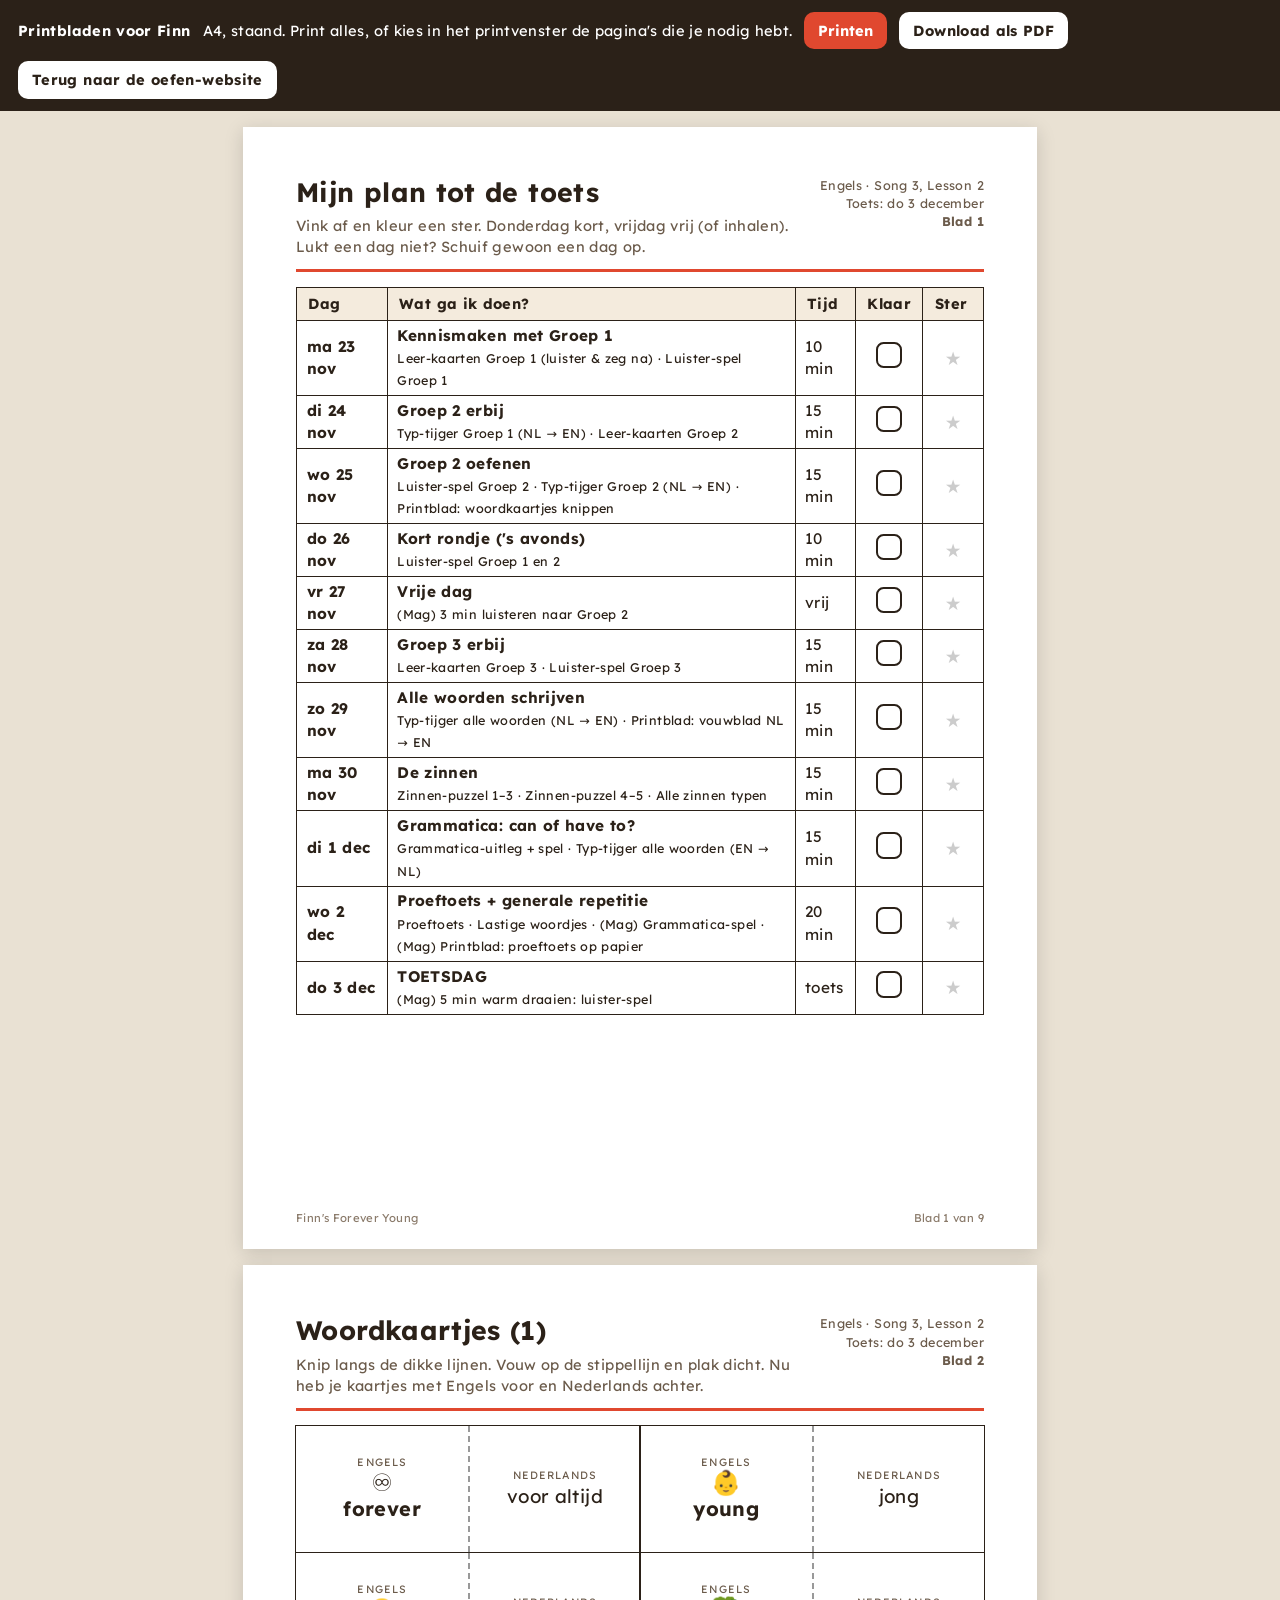
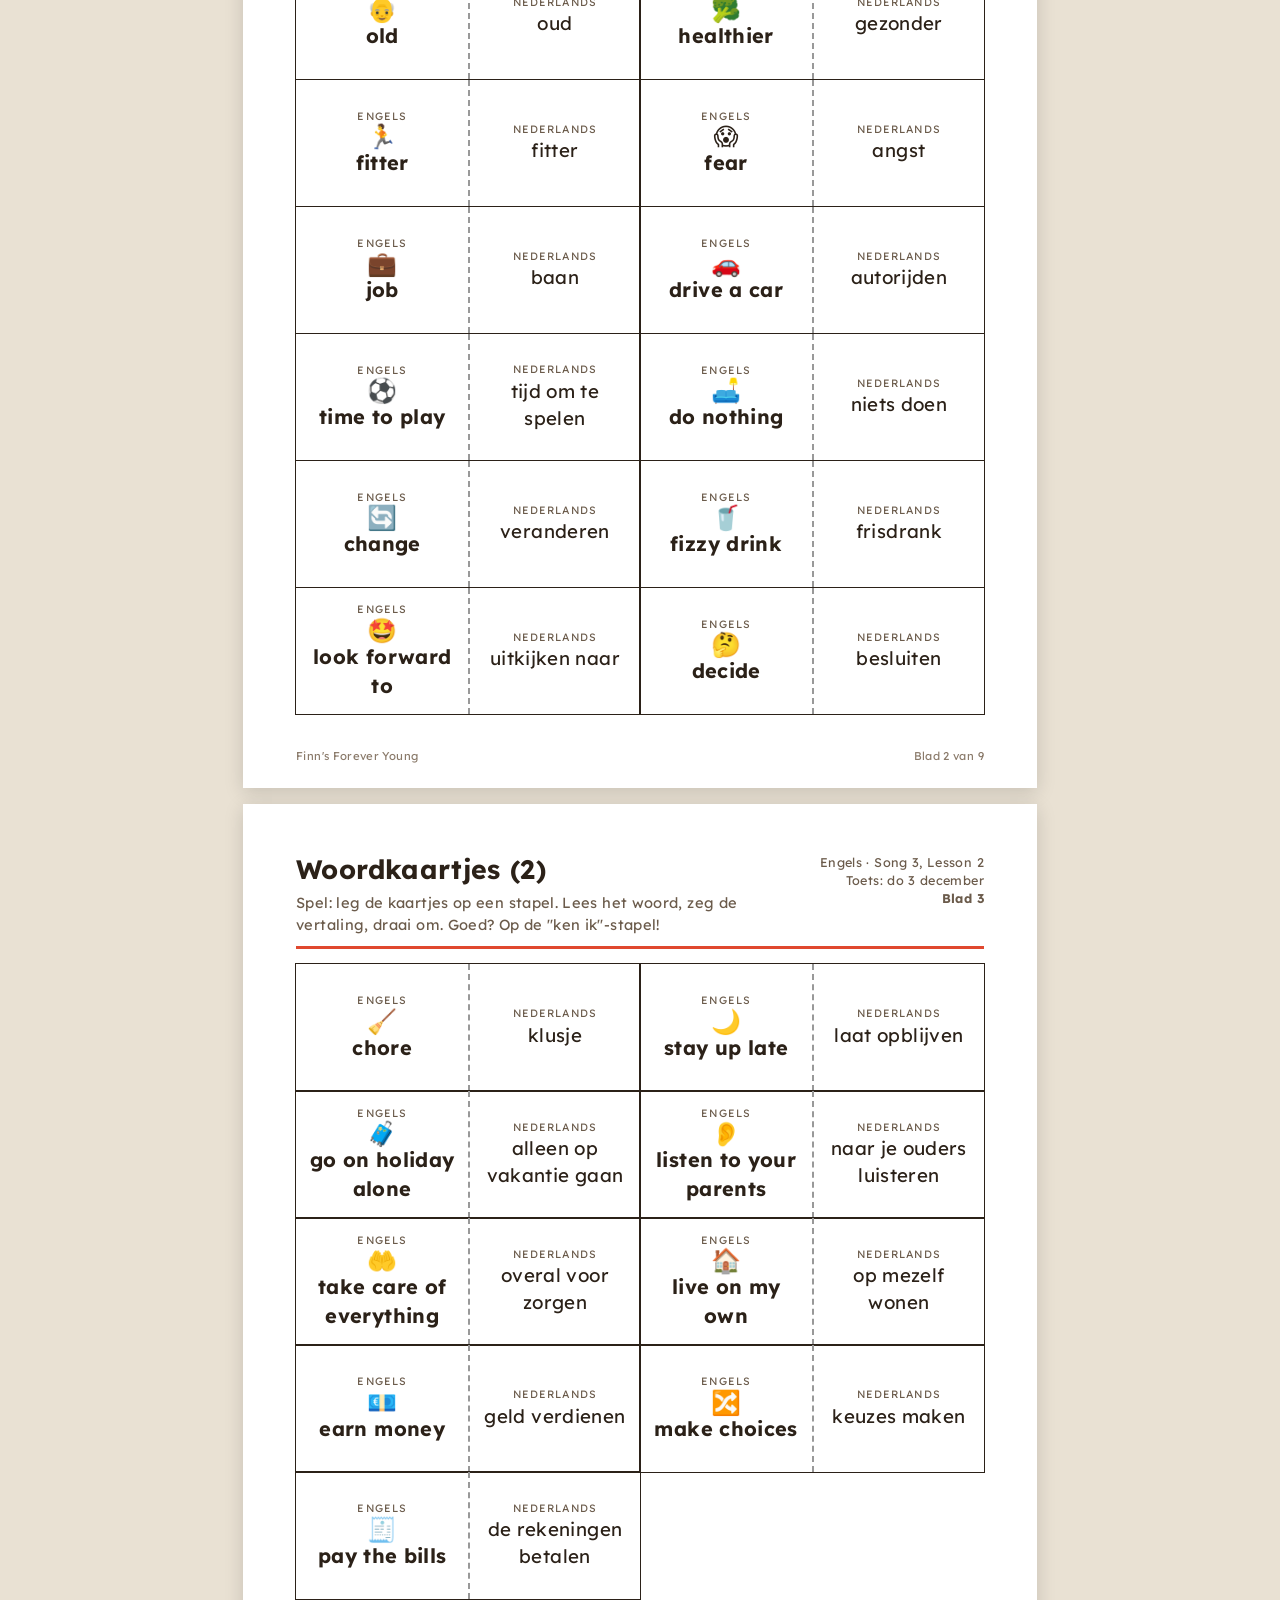
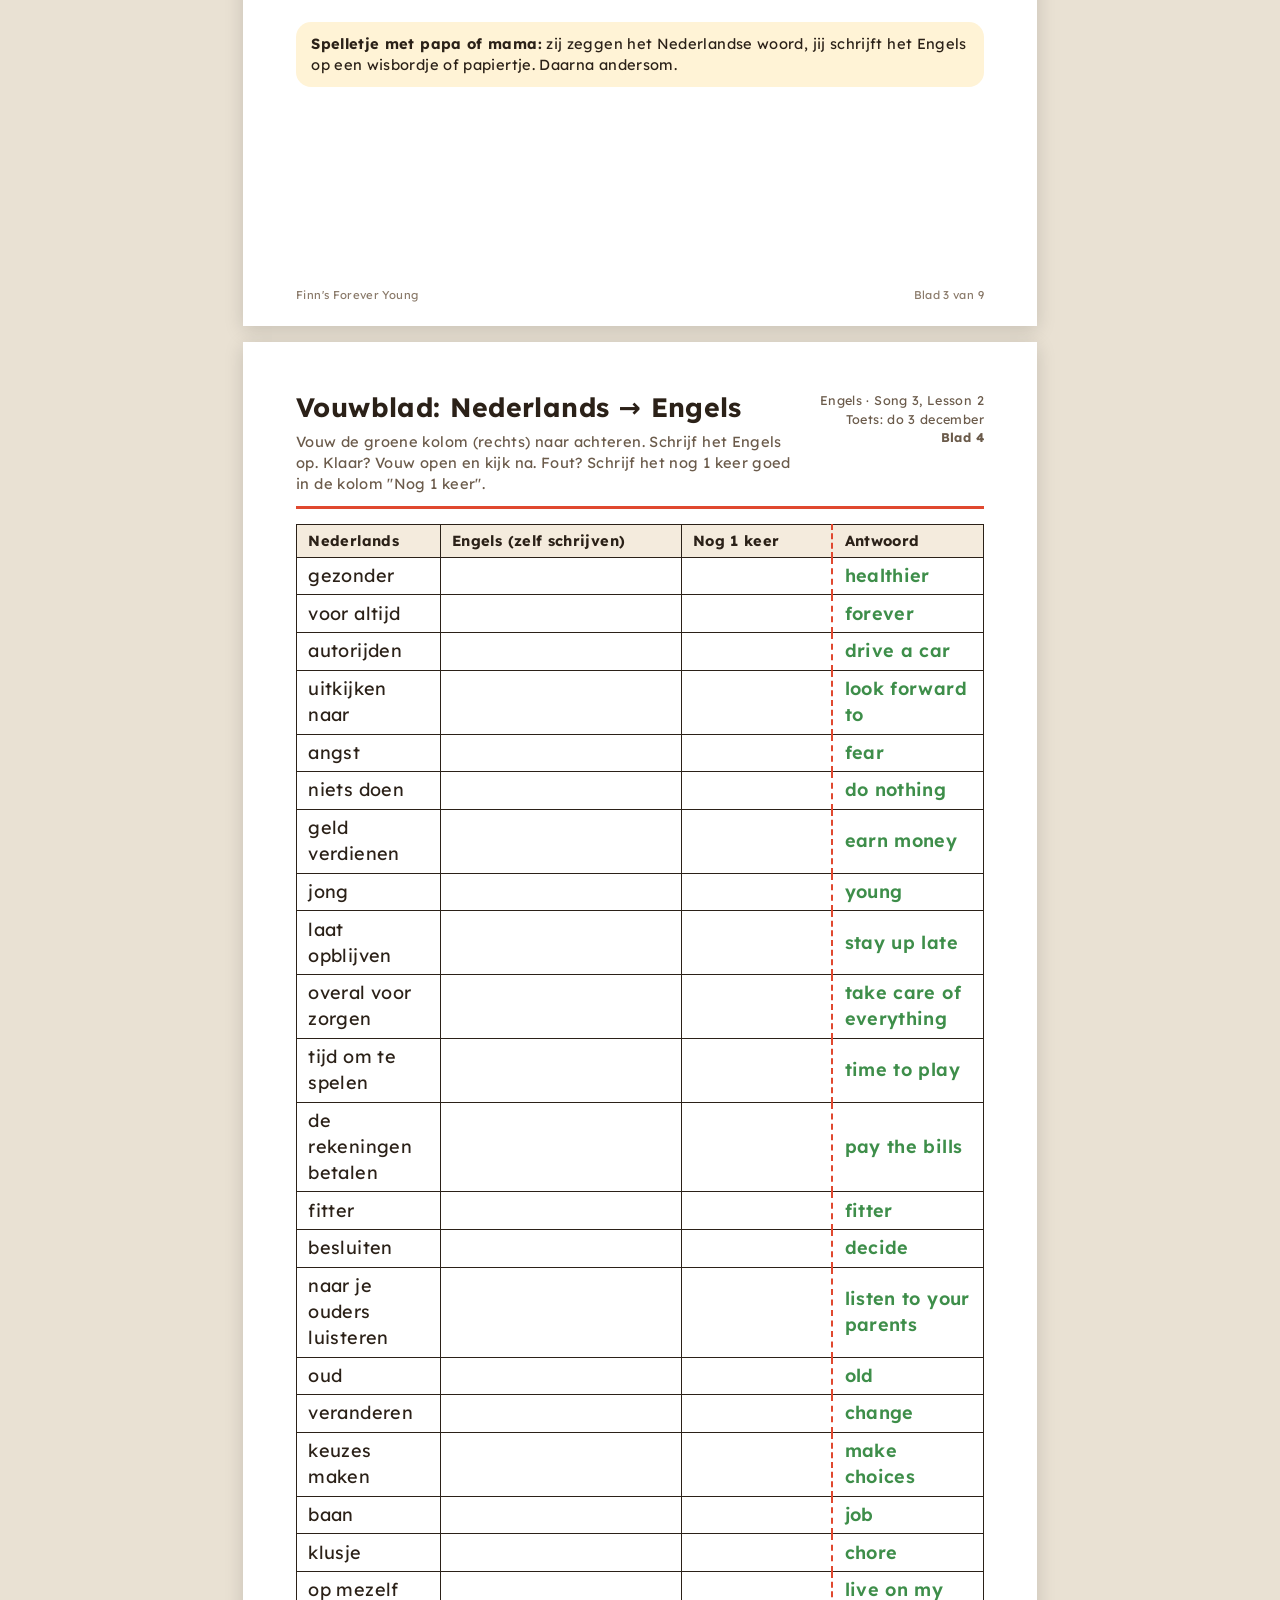
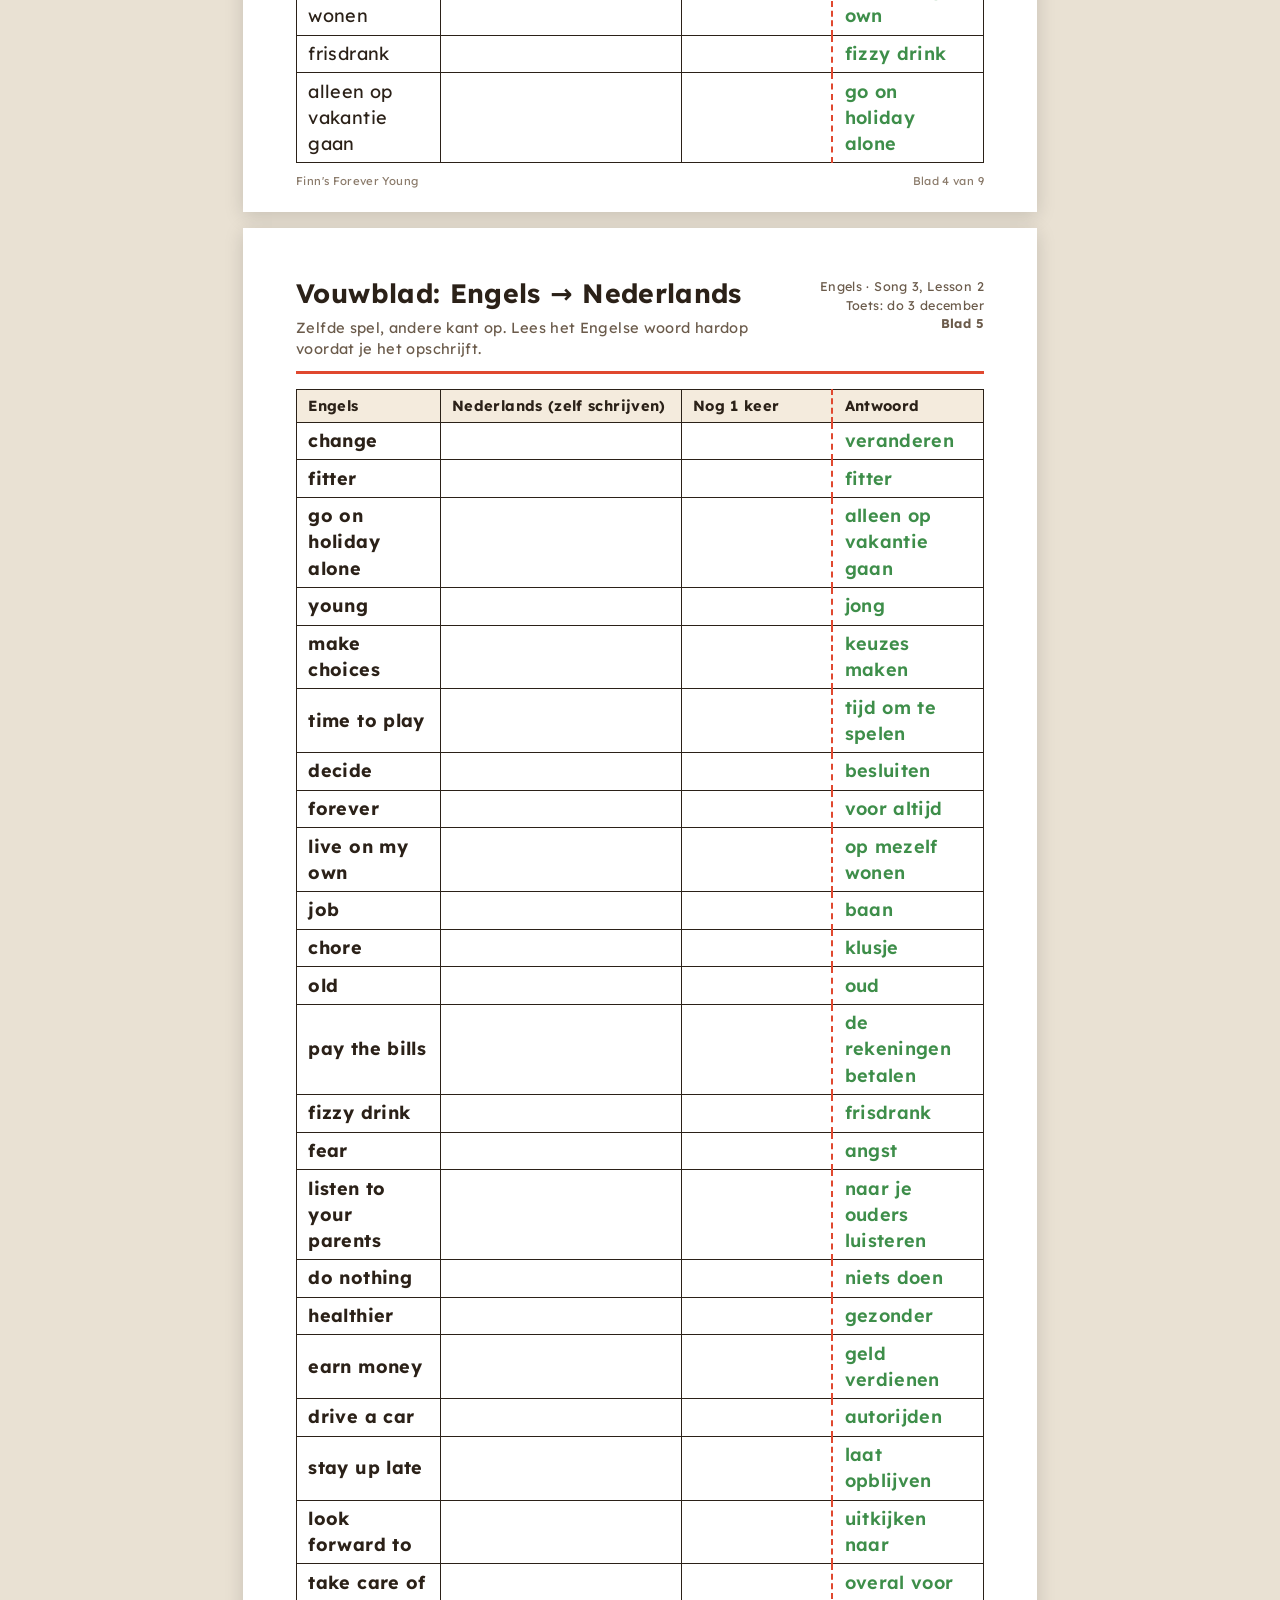
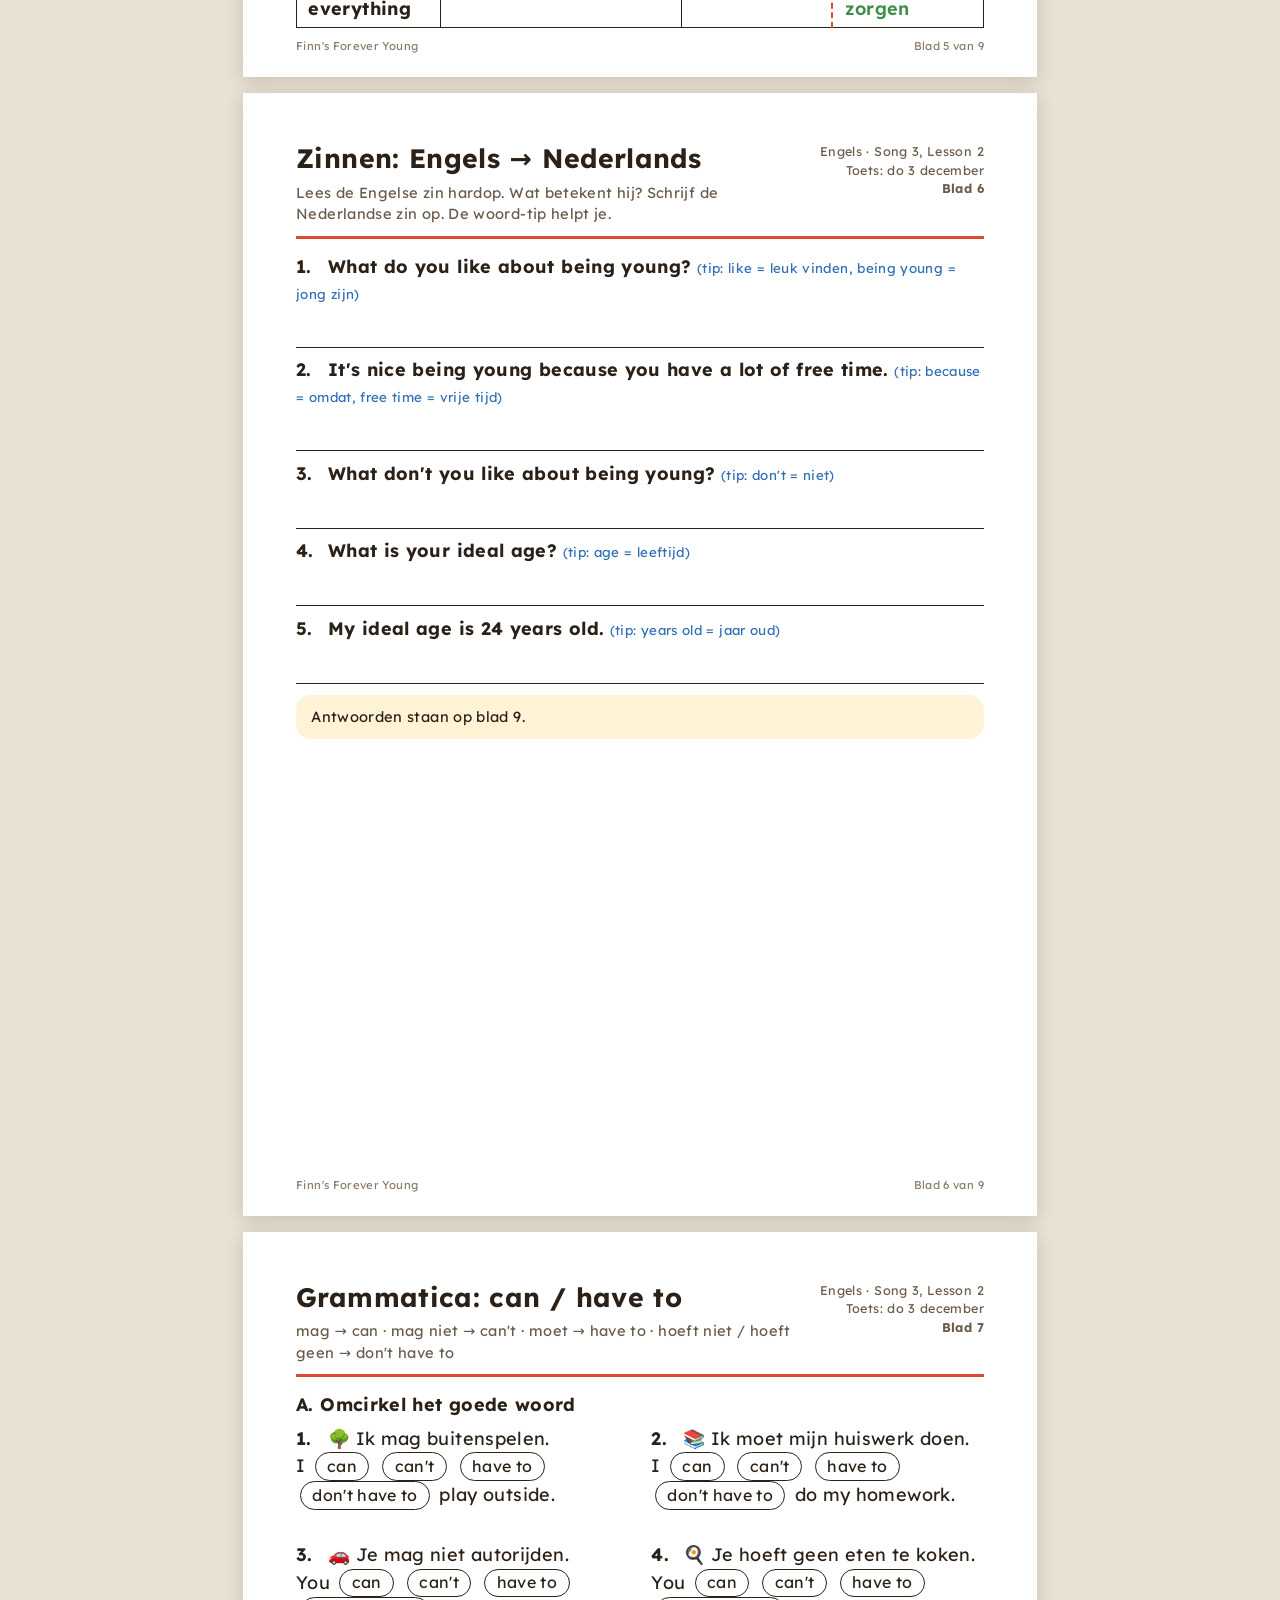
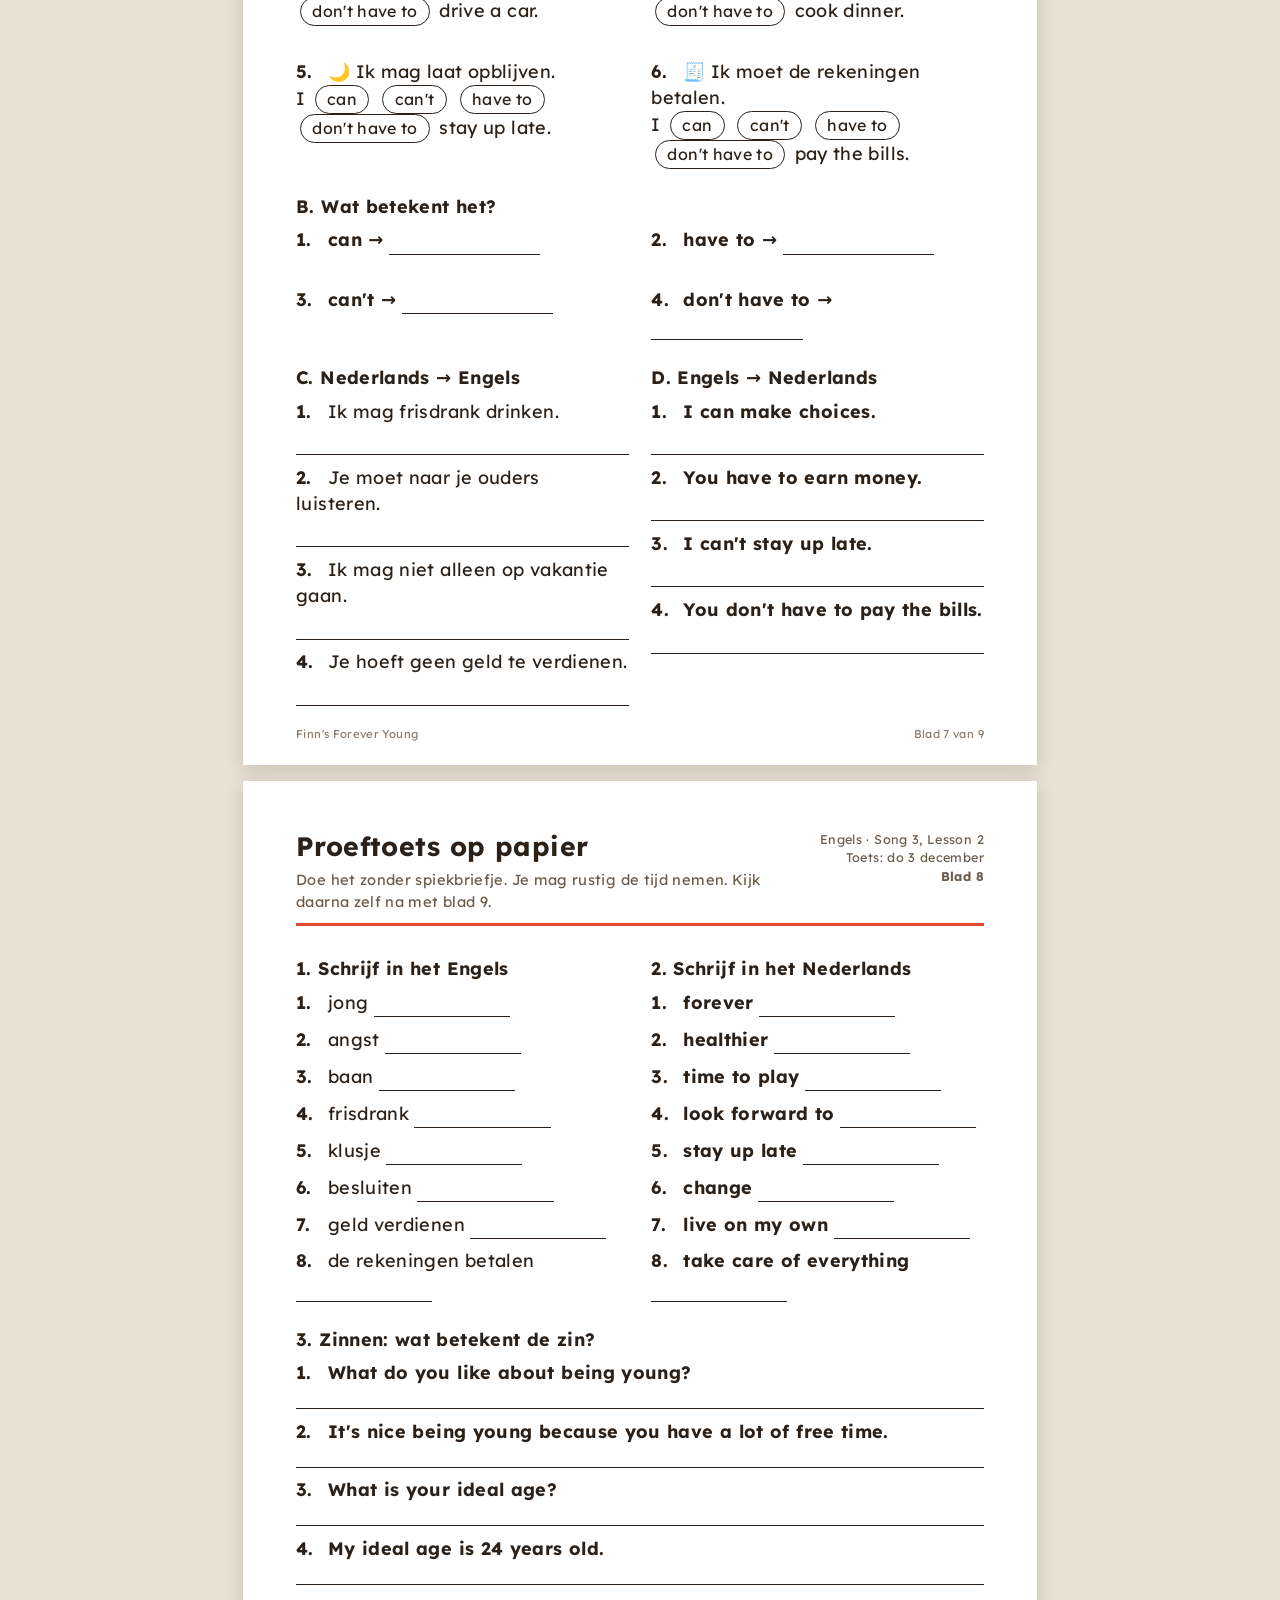
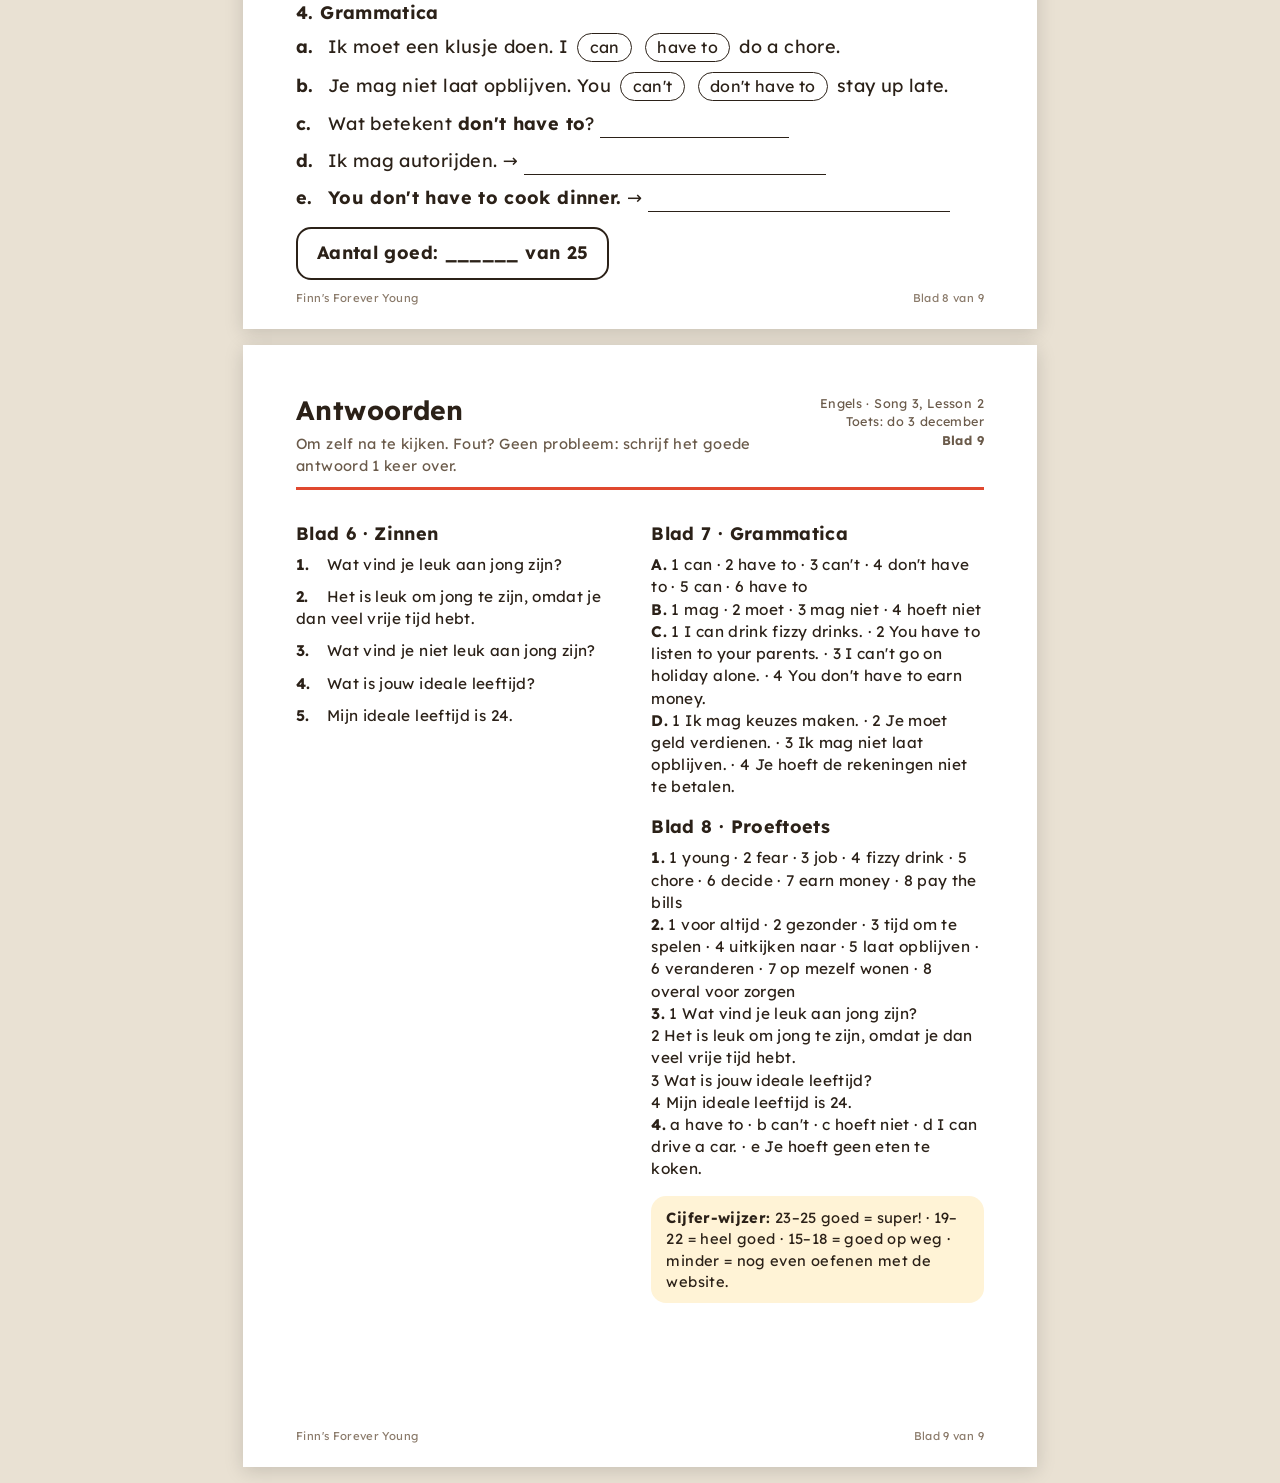
==== print.html @ 1902082b "Finn's Forever Young: Song 3, Lesson 2 oefensite Co-authored-by: Perplexity <noreply@perplexity.ai>" ====
<!doctype html>
<html lang="nl">
<head>
<meta charset="utf-8">
<meta name="viewport" content="width=device-width,initial-scale=1">
<title>Printbladen – Finn's Forever Young</title>
<link rel="preconnect" href="https://fonts.googleapis.com">
<link rel="preconnect" href="https://fonts.gstatic.com" crossorigin>
<link href="https://fonts.googleapis.com/css2?family=Lexend:wght@400;600;700&display=swap" rel="stylesheet">
<style>
@page{size:A4;margin:13mm 14mm}
*{box-sizing:border-box}
body{font-family:'Lexend',system-ui,sans-serif;color:#2B2118;margin:0;background:#E9E1D3;letter-spacing:.02em;line-height:1.45;font-size:13.5pt}
.bar{position:sticky;top:0;background:#2B2118;color:#fff;padding:12px 18px;display:flex;gap:12px;align-items:center;flex-wrap:wrap;z-index:5;font-size:11pt}
.bar button,.bar a{font:inherit;font-weight:700;background:#E0482F;color:#fff;border:0;border-radius:10px;padding:8px 14px;cursor:pointer;text-decoration:none}
.bar a{background:#fff;color:#2B2118}
.page{width:210mm;min-height:297mm;margin:16px auto;background:#fff;padding:13mm 14mm;box-shadow:0 4px 18px rgba(0,0,0,.15);position:relative;overflow:hidden}
@media print{body{background:#fff;font-size:12.5pt}.bar{display:none}.page{margin:0;box-shadow:none;width:auto;min-height:0;padding:0;page-break-after:always;break-after:page}.page:last-child{page-break-after:auto;break-after:auto}}
h1{font-size:20pt;margin:0 0 2mm;line-height:1.2}
h2{font-size:13.5pt;margin:4mm 0 2mm}
.sub{color:#6B5B4B;font-size:11pt;margin:0 0 4mm}
.head{display:flex;justify-content:space-between;align-items:flex-start;border-bottom:3px solid #E0482F;padding-bottom:3mm;margin-bottom:4mm}
.head .nm{font-size:9.5pt;color:#6B5B4B;text-align:right;white-space:nowrap;padding-left:6mm}
.tip{background:#FFF3D6;border-radius:4mm;padding:3mm 4mm;font-size:11pt;margin:3mm 0}
table{width:100%;border-collapse:collapse}
td,th{border:1.5px solid #2B2118;padding:1.4mm 3mm;vertical-align:middle;text-align:left}
th{background:#F4EBDD;font-size:11pt}
.wline{height:11mm}
.plan td{padding:1mm 2.5mm}
.fold{border-left:2.5px dashed #E0482F!important}
.ans{color:#3E8E4A;font-weight:600}
.chk{width:7mm;height:7mm;border:2px solid #2B2118;border-radius:2mm;display:inline-block}
.cards{display:grid;grid-template-columns:1fr 1fr;gap:0}
.fc{display:grid;grid-template-columns:1fr 1fr;border:1.5px solid #2B2118;height:34mm;margin:-.75px}
.fc>div{display:flex;flex-direction:column;align-items:center;justify-content:center;text-align:center;padding:2mm}
.fc .en{font-weight:700;font-size:15pt}
.fc .nl{font-size:14pt;border-left:2px dashed #999}
.fc .pic{font-size:18pt;line-height:1}
.fc .lab{font-size:8pt;color:#6B5B4B;text-transform:uppercase;letter-spacing:.1em}
.lines{border-bottom:1.5px solid #2B2118;height:11mm}
.q{margin:0 0 2.6mm}
.num{display:inline-block;width:7mm;font-weight:700}
.circle{display:inline-block;border:1.5px solid #2B2118;border-radius:99px;padding:.5mm 3mm;margin:0 1mm;font-size:12pt}
.two{display:grid;grid-template-columns:1fr 1fr;gap:6mm}
.score{border:2px solid #2B2118;border-radius:4mm;padding:3mm 5mm;display:inline-block;font-weight:700}
.foot{position:absolute;bottom:6mm;left:14mm;right:14mm;font-size:8.5pt;color:#8a7a6a;display:flex;justify-content:space-between}
@media print{.foot{display:none}}
.star{font-size:14pt;color:#ccc}
</style>
</head>
<body>
<div class="bar"><b>Printbladen voor Finn</b><span>A4, staand. Print alles, of kies in het printvenster de pagina's die je nodig hebt.</span><button onclick="print()">Printen</button><a href="Printbladen_Finn_Engels.pdf" download>Download als PDF</a><a href="index.html">Terug naar de oefen-website</a></div>
<div id="pages"></div>
<script src="data.js"></script>
<script>
const L = LESSON, P = PLAN;
const esc = s => String(s).replace(/[&<>"]/g, c => ({'&':'&amp;','<':'&lt;','>':'&gt;','"':'&quot;'}[c]));
const head = (t, s, n) => `<div class="head"><div><h1>${t}</h1><p class="sub" style="margin:0">${s}</p></div><div class="nm">Engels · Song 3, Lesson 2<br>Toets: do 3 december<br><b>Blad ${n}</b></div></div>`;
const pages = [];

// 1 Planning
pages.push(`${head('Mijn plan tot de toets', 'Vink af en kleur een ster. Donderdag kort, vrijdag vrij (of inhalen). Lukt een dag niet? Schuif gewoon een dag op.', 1)}
<table class="plan" style="font-size:11.5pt"><tr><th style="width:24mm">Dag</th><th>Wat ga ik doen?</th><th style="width:16mm">Tijd</th><th style="width:16mm">Klaar</th><th style="width:16mm">Ster</th></tr>
${P.map(d => `<tr><td><b>${esc(d.day)}</b></td><td><b>${esc(d.title)}</b><br><span style="font-size:9.5pt">${d.tasks.map(t => esc(t.text)).join(' · ')}</span></td><td>${d.test ? 'toets' : d.min ? d.min + ' min' : 'vrij'}</td><td style="text-align:center"><span class="chk"></span></td><td style="text-align:center"><span class="star">★</span></td></tr>`).join('')}
</table>
`);

// 2-3 Woordkaartjes
const cardsHtml = ws => `<div class="cards">${ws.map(w => `<div class="fc"><div><span class="lab">Engels</span><span class="pic">${w.pic}</span><span class="en">${esc(w.en)}</span></div><div class="nl"><span class="lab">Nederlands</span><span>${esc(w.nl)}</span></div></div>`).join('')}</div>`;
pages.push(`${head('Woordkaartjes (1)', 'Knip langs de dikke lijnen. Vouw op de stippellijn en plak dicht. Nu heb je kaartjes met Engels voor en Nederlands achter.', 2)}${cardsHtml(L.words.slice(0, 14))}`);
pages.push(`${head('Woordkaartjes (2)', 'Spel: leg de kaartjes op een stapel. Lees het woord, zeg de vertaling, draai om. Goed? Op de "ken ik"-stapel!', 3)}${cardsHtml(L.words.slice(14))}
<div class="tip" style="margin-top:6mm"><b>Spelletje met papa of mama:</b> zij zeggen het Nederlandse woord, jij schrijft het Engels op een wisbordje of papiertje. Daarna andersom.</div>`);

// 4 Vouwblad NL->EN
const order1 = [3,0,7,12,5,9,20,1,15,18,8,22,4,13,17,2,10,21,6,14,19,11,16];
pages.push(`${head('Vouwblad: Nederlands → Engels', 'Vouw de groene kolom (rechts) naar achteren. Schrijf het Engels op. Klaar? Vouw open en kijk na. Fout? Schrijf het nog 1 keer goed in de kolom "Nog 1 keer".', 4)}
<table><tr><th style="width:38mm">Nederlands</th><th>Engels (zelf schrijven)</th><th style="width:40mm">Nog 1 keer</th><th class="fold" style="width:40mm">Antwoord</th></tr>
${order1.map(i => L.words[i]).map(w => `<tr><td>${esc(w.nl)}</td><td></td><td></td><td class="fold ans">${esc(w.en)}</td></tr>`).join('')}</table>`);

// 5 Vouwblad EN->NL
const order2 = [10,4,16,1,21,8,13,0,19,6,14,2,22,11,5,17,9,3,20,7,15,12,18];
pages.push(`${head('Vouwblad: Engels → Nederlands', 'Zelfde spel, andere kant op. Lees het Engelse woord hardop voordat je het opschrijft.', 5)}
<table><tr><th style="width:38mm">Engels</th><th>Nederlands (zelf schrijven)</th><th style="width:40mm">Nog 1 keer</th><th class="fold" style="width:40mm">Antwoord</th></tr>
${order2.map(i => L.words[i]).map(w => `<tr><td><b>${esc(w.en)}</b></td><td></td><td></td><td class="fold ans">${esc(w.nl)}</td></tr>`).join('')}</table>`);

// 6 Zinnen
pages.push(`${head('Zinnen: Engels → Nederlands', 'Lees de Engelse zin hardop. Wat betekent hij? Schrijf de Nederlandse zin op. De woord-tip helpt je.', 6)}
${L.phrases.map((p, i) => `<div class="q"><span class="num">${i + 1}.</span> <b>${esc(p.en)}</b> <span style="font-size:10pt;color:#2F6FB5">(tip: ${esc(p.tip)})</span><div class="lines"></div></div>`).join('')}
<div class="tip">Antwoorden staan op blad 9.</div>`);

// 7 Grammatica
const ln = w => `<span style="display:inline-block;width:${w}mm;border-bottom:1.5px solid #2B2118">&nbsp;</span>`;
const gA = [['🌳','Ik mag buitenspelen.','I ____ play outside.'],['📚','Ik moet mijn huiswerk doen.','I ____ do my homework.'],['🚗','Je mag niet autorijden.','You ____ drive a car.'],['🍳','Je hoeft geen eten te koken.','You ____ cook dinner.'],['🌙','Ik mag laat opblijven.','I ____ stay up late.'],['🧾','Ik moet de rekeningen betalen.','I ____ pay the bills.']];
pages.push(`${head('Grammatica: can / have to', "mag → can · mag niet → can't · moet → have to · hoeft niet / hoeft geen → don't have to", 7)}
<h2>A. Omcirkel het goede woord</h2>
<div class="two">${gA.map((g, i) => `<div class="q"><span class="num">${i + 1}.</span> ${g[0]} ${g[1]}<br>${g[2].replace('____', '<span class="circle">can</span> <span class="circle">can\'t</span> <span class="circle">have to</span> <span class="circle">don\'t have to</span>')}</div>`).join('')}</div>
<h2>B. Wat betekent het?</h2>
<div class="two">${['can →','have to →',"can't →","don't have to →"].map((x,i)=>`<div class="q"><span class="num">${i+1}.</span> <b>${x}</b> ${ln(40)}</div>`).join('')}</div>
<div class="two"><div><h2>C. Nederlands → Engels</h2>
${['Ik mag frisdrank drinken.','Je moet naar je ouders luisteren.','Ik mag niet alleen op vakantie gaan.','Je hoeft geen geld te verdienen.'].map((s,i)=>`<div class="q"><span class="num">${i+1}.</span> ${s}<div class="lines" style="height:8mm"></div></div>`).join('')}</div><div>
<h2>D. Engels → Nederlands</h2>
${["I can make choices.","You have to earn money.","I can't stay up late.","You don't have to pay the bills."].map((s,i)=>`<div class="q"><span class="num">${i+1}.</span> <b>${s}</b><div class="lines" style="height:8mm"></div></div>`).join('')}</div></div>`);

// 8 Proeftoets
const tNE = ['young','fear','job','fizzy','chore','decide','earn','bills'].map(id => L.words.find(w => w.id === id));
const tEN = ['forever','healthier','timetoplay','lookfwd','stayup','change','liveown','takecare'].map(id => L.words.find(w => w.id === id));
const tP = [L.phrases[0], L.phrases[1], L.phrases[3], L.phrases[4]];
pages.push(`${head('Proeftoets op papier', 'Doe het zonder spiekbriefje. Je mag rustig de tijd nemen. Kijk daarna zelf na met blad 9.', 8)}
<div class="two"><div><h2>1. Schrijf in het Engels</h2>${tNE.map((w,i)=>`<div class="q"><span class="num">${i+1}.</span> ${esc(w.nl)} ${ln(36)}</div>`).join('')}</div>
<div><h2>2. Schrijf in het Nederlands</h2>${tEN.map((w,i)=>`<div class="q"><span class="num">${i+1}.</span> <b>${esc(w.en)}</b> ${ln(36)}</div>`).join('')}</div></div>
<h2>3. Zinnen: wat betekent de zin?</h2>${tP.map((p,i)=>`<div class="q"><span class="num">${i+1}.</span> <b>${esc(p.en)}</b><div class="lines" style="height:6mm"></div></div>`).join('')}
<h2>4. Grammatica</h2>
<div class="q"><span class="num">a.</span> Ik moet een klusje doen. I <span class="circle">can</span> <span class="circle">have to</span> do a chore.</div>
<div class="q"><span class="num">b.</span> Je mag niet laat opblijven. You <span class="circle">can't</span> <span class="circle">don't have to</span> stay up late.</div>
<div class="q"><span class="num">c.</span> Wat betekent <b>don't have to</b>? ${ln(50)}</div>
<div class="q"><span class="num">d.</span> Ik mag autorijden. → ${ln(80)}</div>
<div class="q"><span class="num">e.</span> <b>You don't have to cook dinner.</b> → ${ln(80)}</div>
<div style="margin-top:4mm"><span class="score">Aantal goed: ______ van 25</span></div>`);

// 9 Antwoorden
pages.push(`${head('Antwoorden', 'Om zelf na te kijken. Fout? Geen probleem: schrijf het goede antwoord 1 keer over.', 9)}
<div class="two"><div>
<h2>Blad 6 · Zinnen</h2>${L.phrases.map((p,i)=>`<div class="q" style="font-size:11.5pt"><span class="num">${i+1}.</span> ${esc(p.nl)}</div>`).join('')}
</div><div>
<h2>Blad 7 · Grammatica</h2>
<div style="font-size:11.5pt"><b>A.</b> 1 can · 2 have to · 3 can't · 4 don't have to · 5 can · 6 have to<br>
<b>B.</b> 1 mag · 2 moet · 3 mag niet · 4 hoeft niet<br>
<b>C.</b> 1 I can drink fizzy drinks. · 2 You have to listen to your parents. · 3 I can't go on holiday alone. · 4 You don't have to earn money.<br>
<b>D.</b> 1 Ik mag keuzes maken. · 2 Je moet geld verdienen. · 3 Ik mag niet laat opblijven. · 4 Je hoeft de rekeningen niet te betalen.</div>
<h2>Blad 8 · Proeftoets</h2>
<div style="font-size:11.5pt"><b>1.</b> ${tNE.map((w,i)=>`${i+1} ${esc(w.en)}`).join(' · ')}<br>
<b>2.</b> ${tEN.map((w,i)=>`${i+1} ${esc(w.nl)}`).join(' · ')}<br>
<b>3.</b> ${tP.map((p,i)=>`${i+1} ${esc(p.nl)}`).join('<br>')}<br>
<b>4.</b> a have to · b can't · c hoeft niet · d I can drive a car. · e Je hoeft geen eten te koken.</div>
<div class="tip" style="margin-top:4mm;font-size:11pt"><b>Cijfer-wijzer:</b> 23–25 goed = super! · 19–22 = heel goed · 15–18 = goed op weg · minder = nog even oefenen met de website.</div>
</div></div>`);

document.getElementById('pages').innerHTML = pages.map((p, i) => `<section class="page">${p}<div class="foot"><span>Finn's Forever Young</span><span>Blad ${i + 1} van ${pages.length}</span></div></section>`).join('');
</script>
</body>
</html>
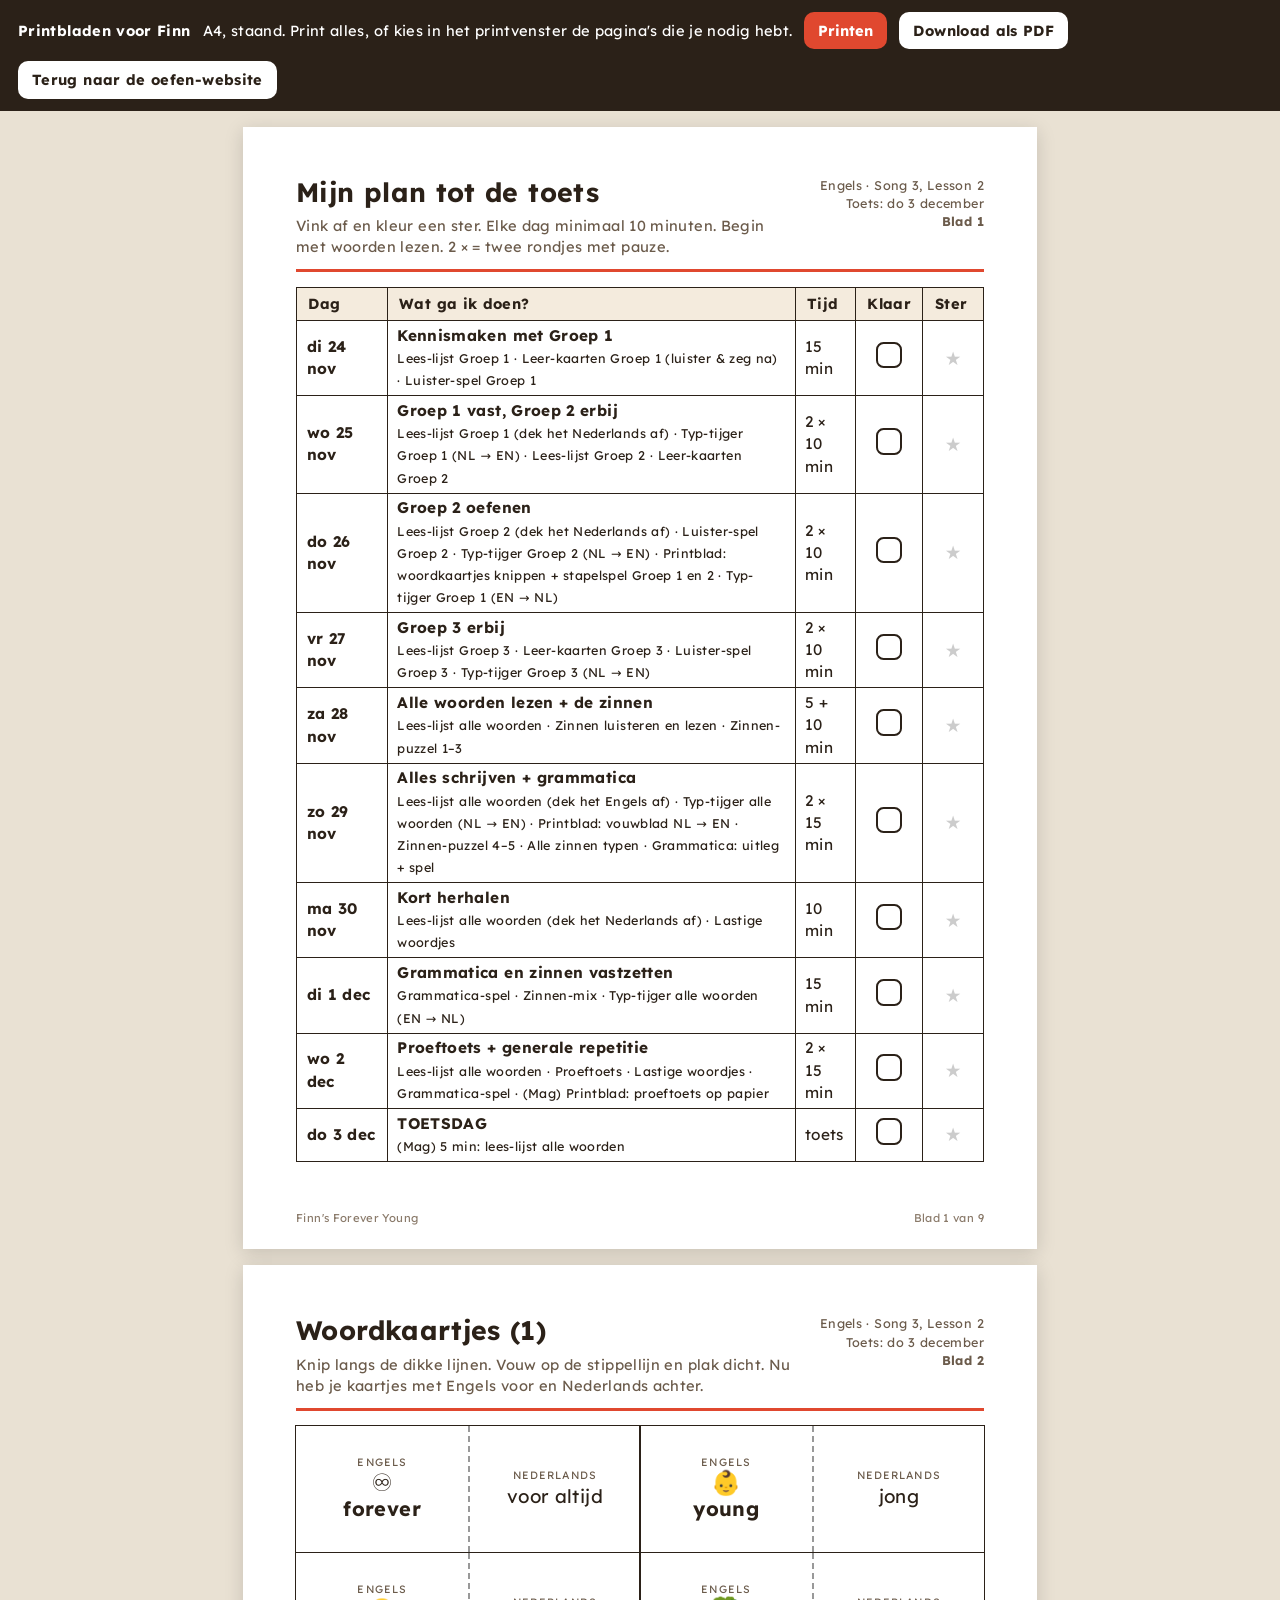
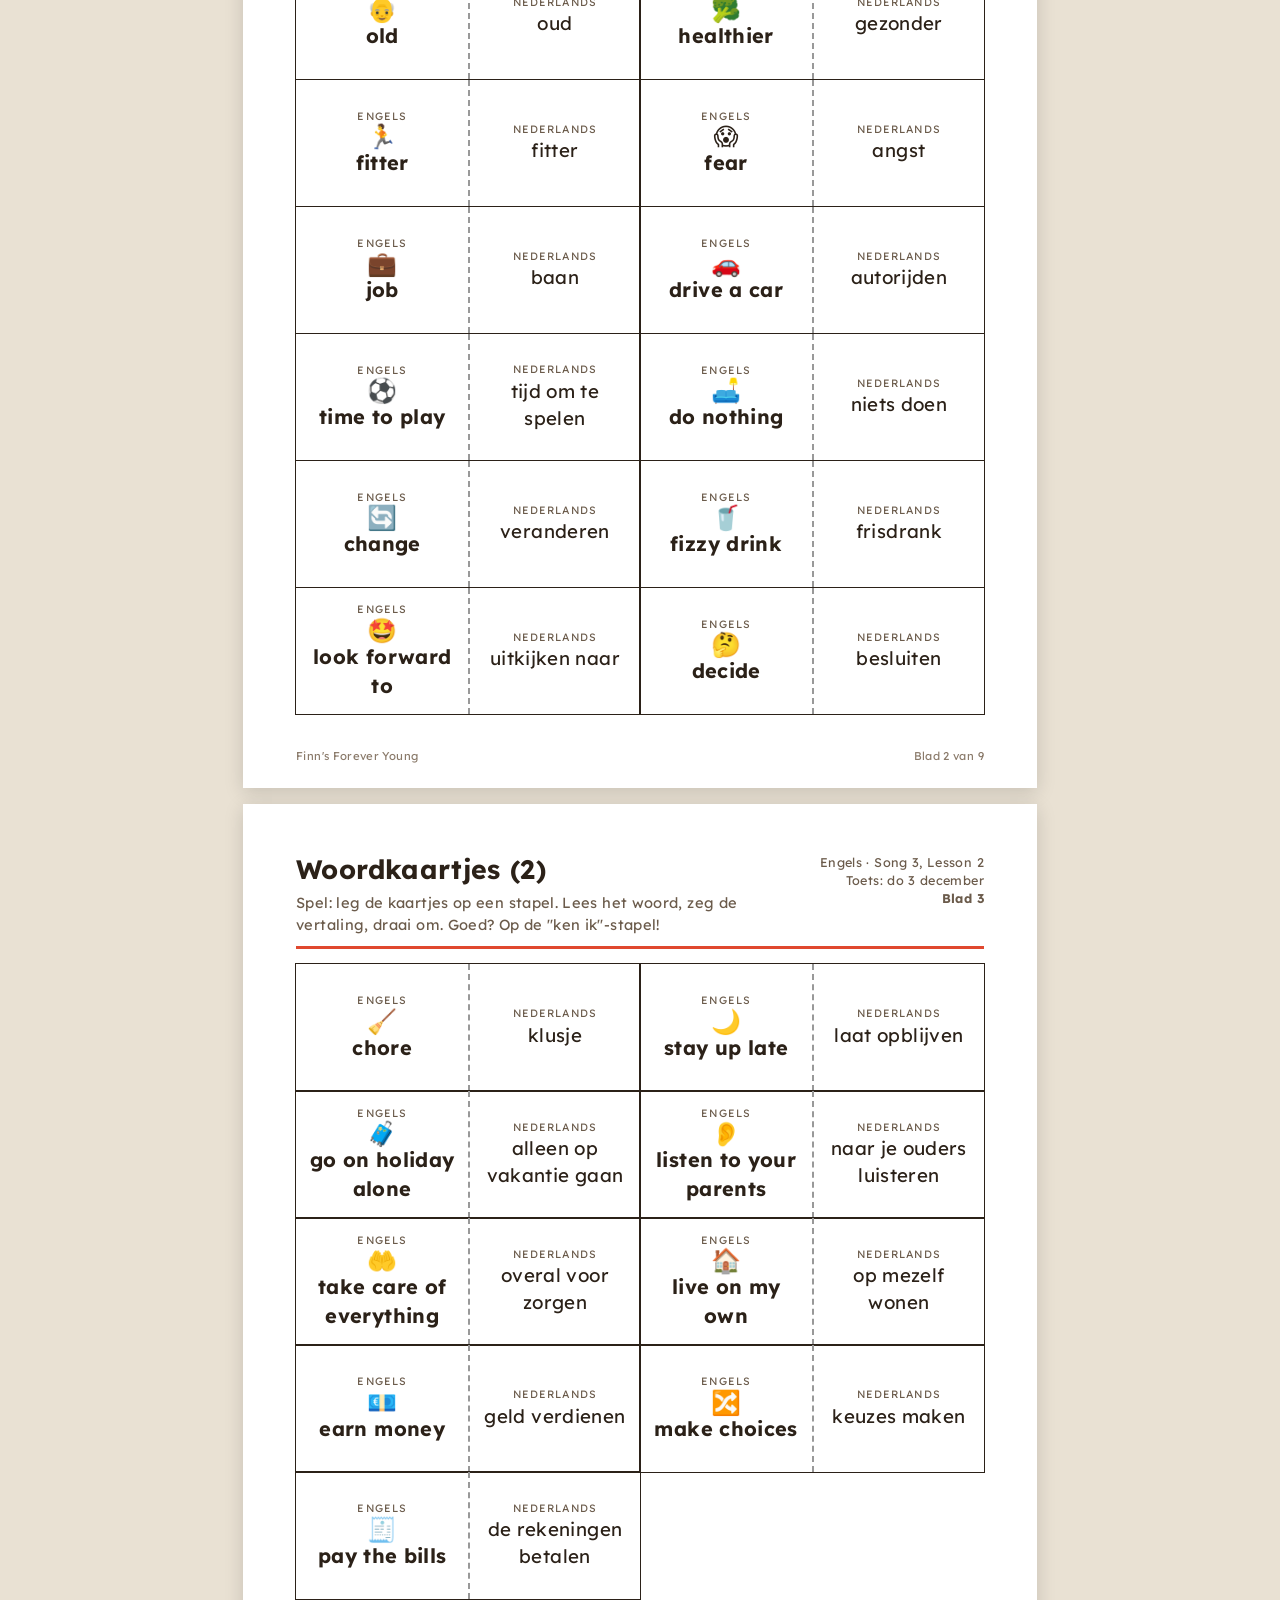
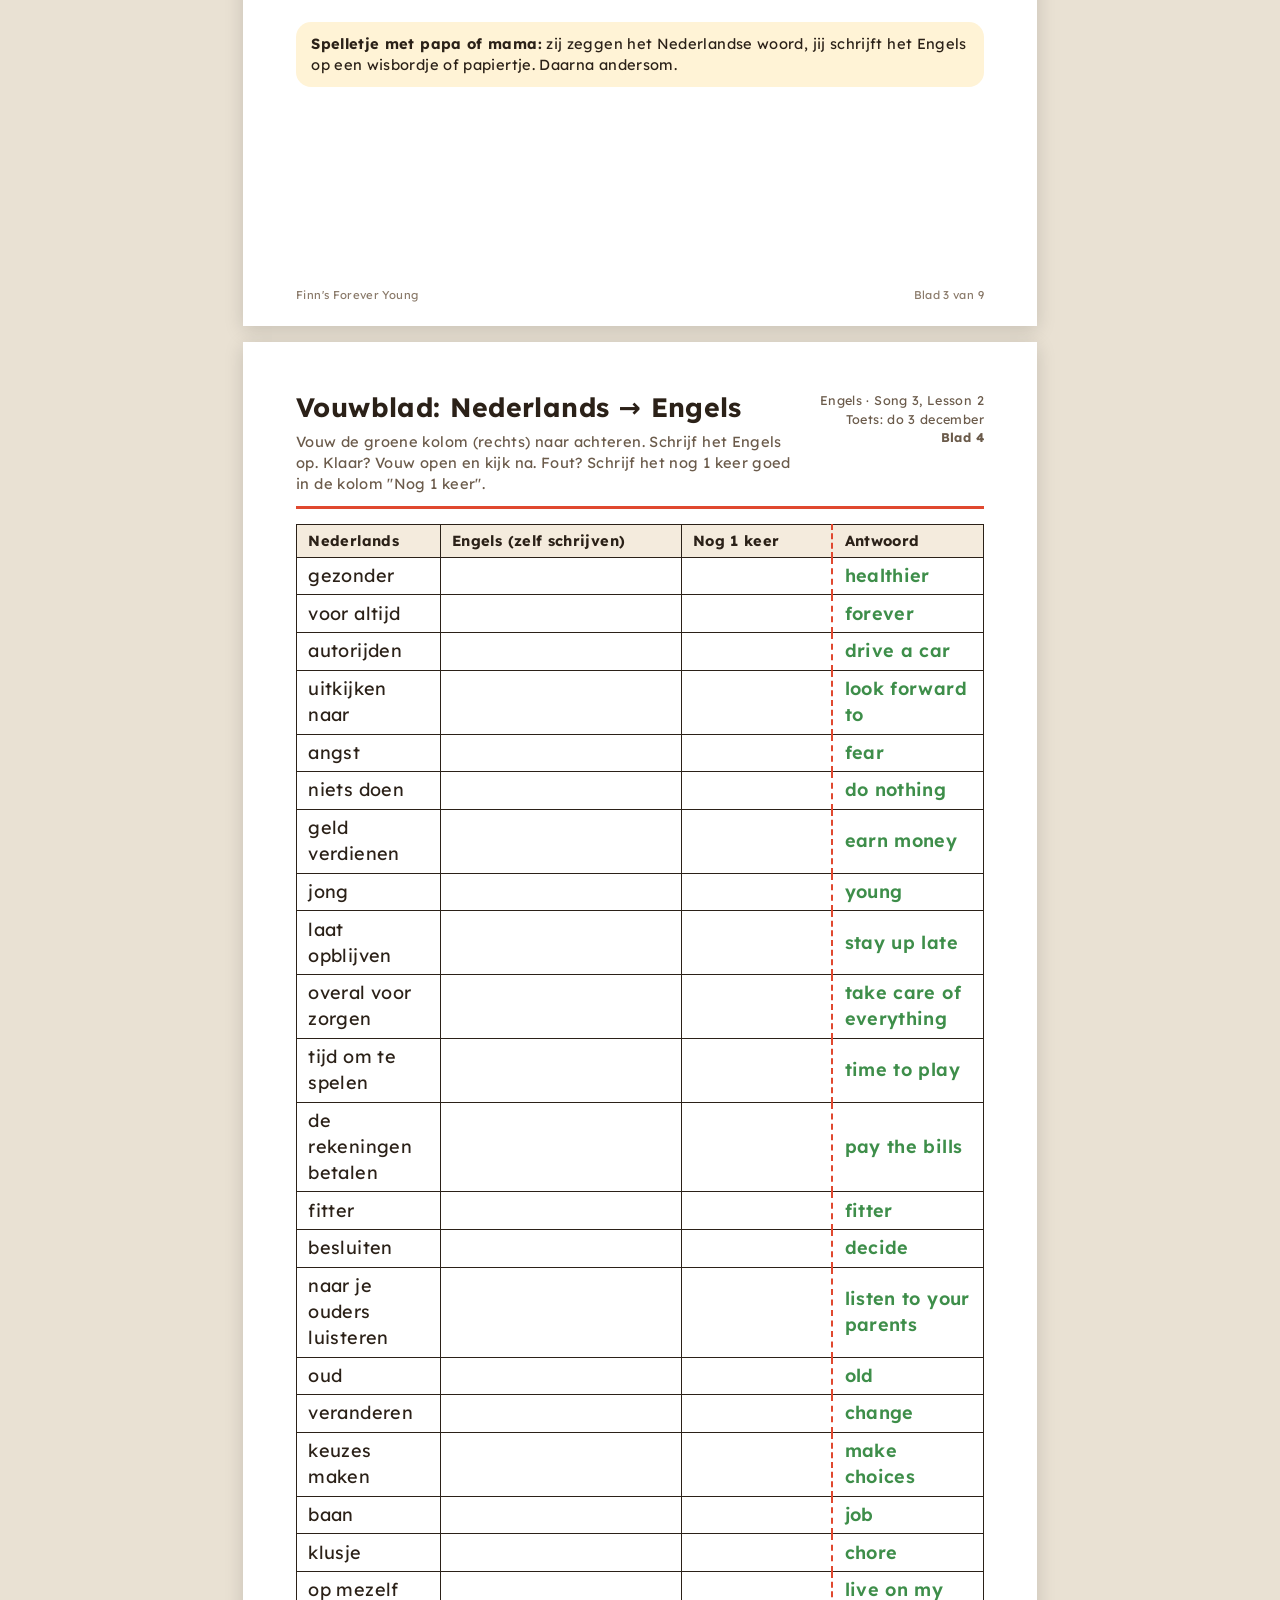
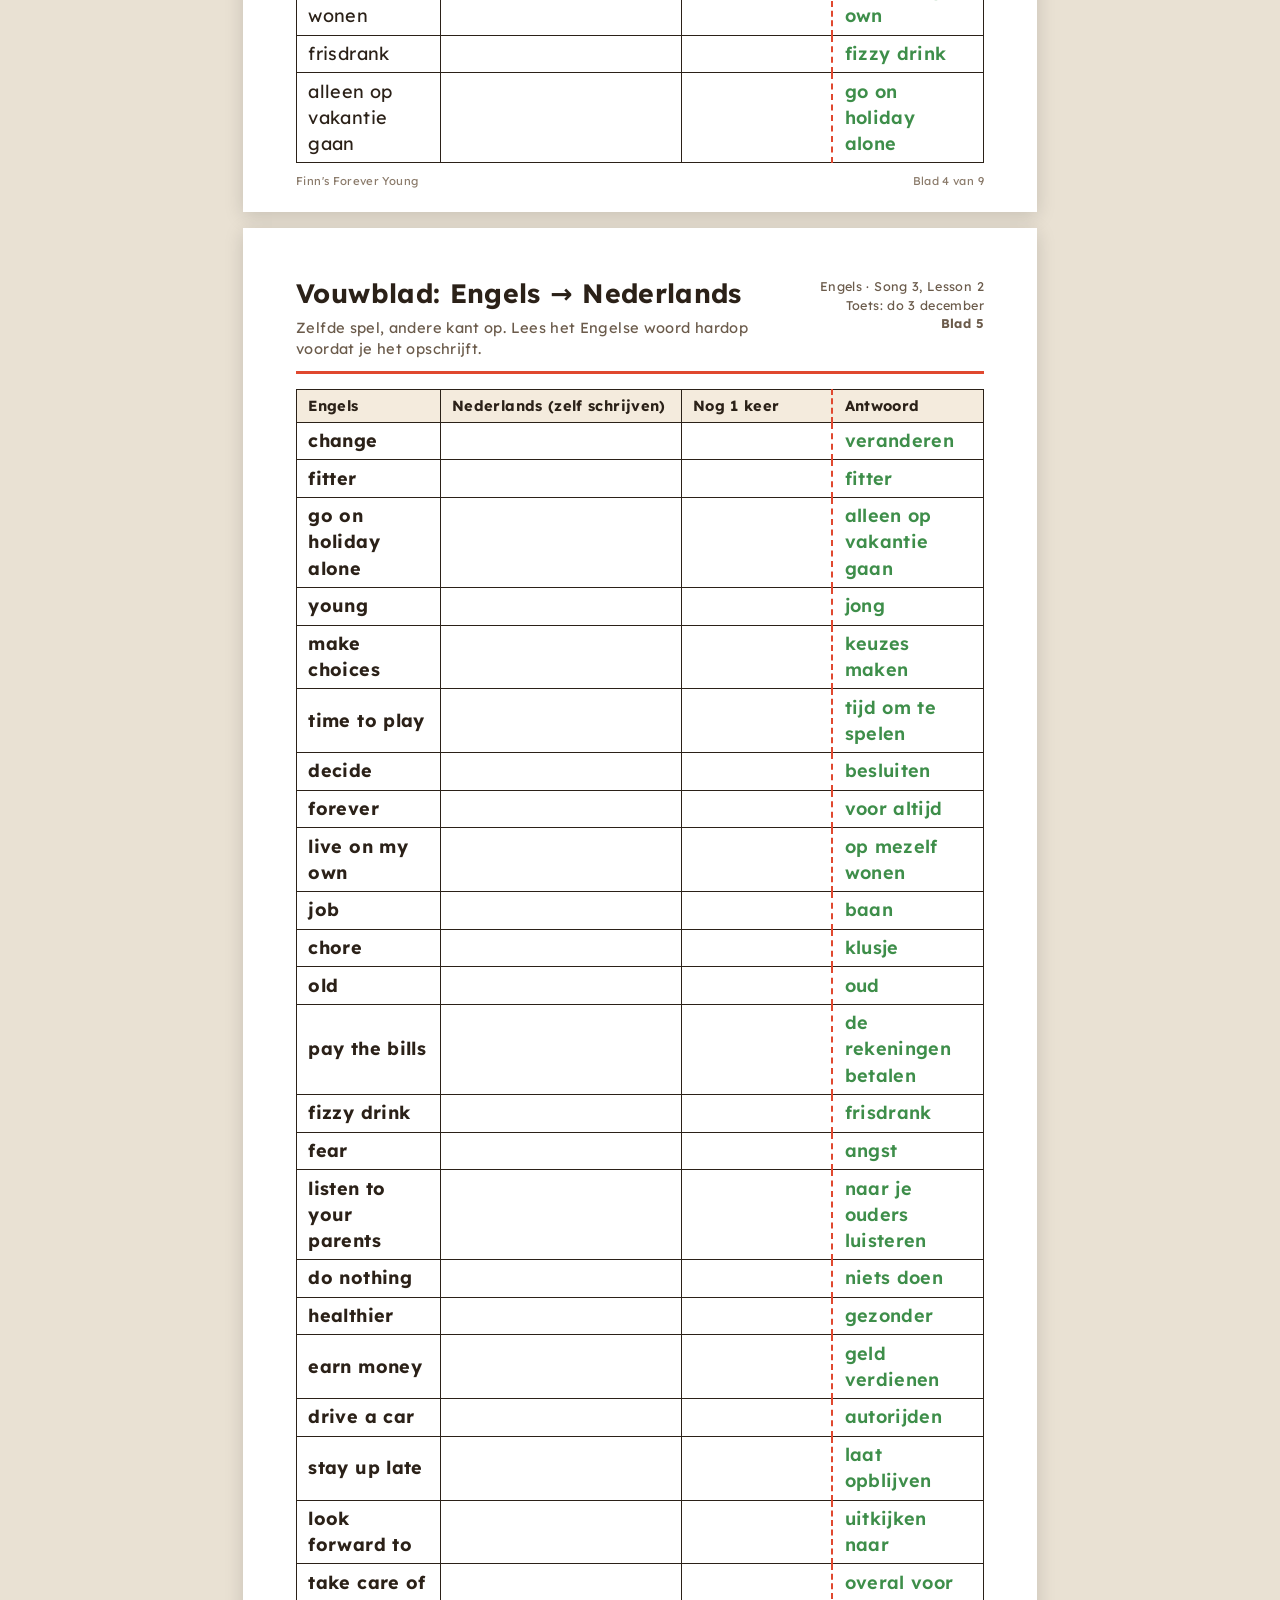
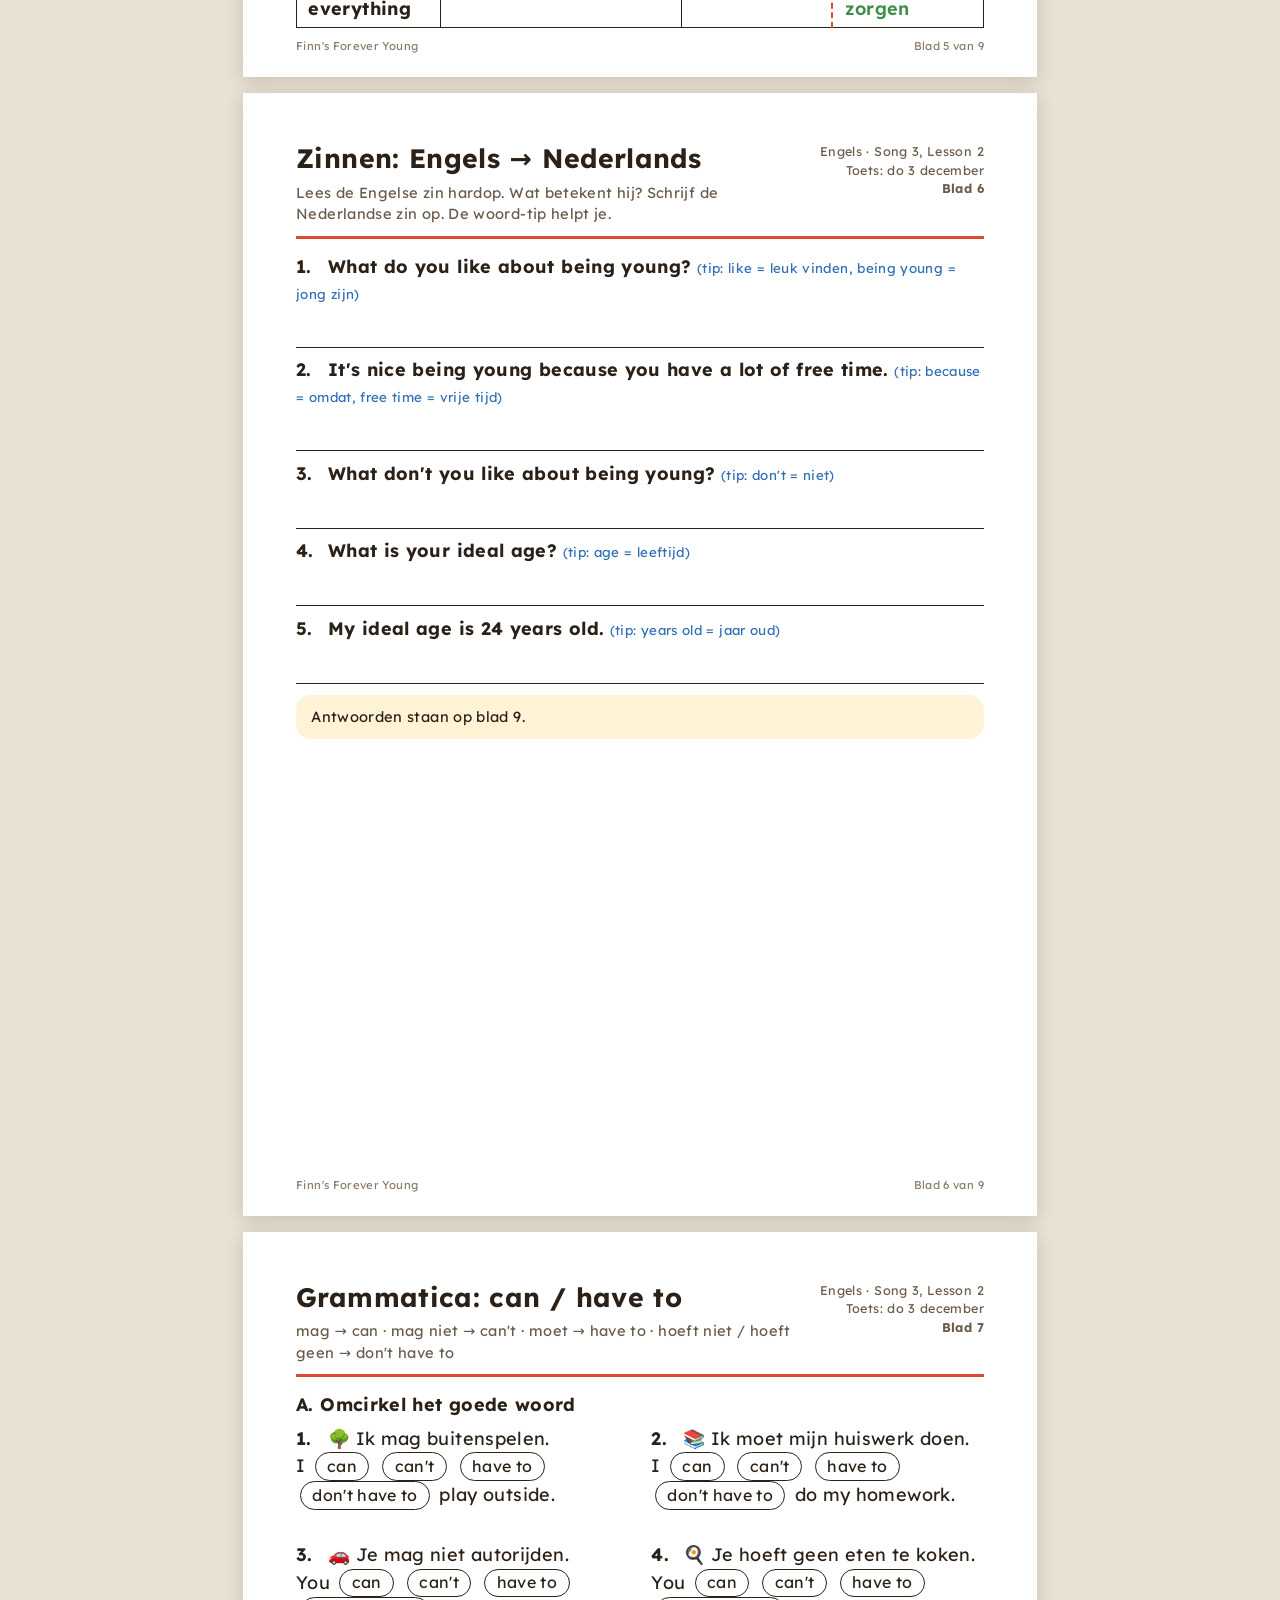
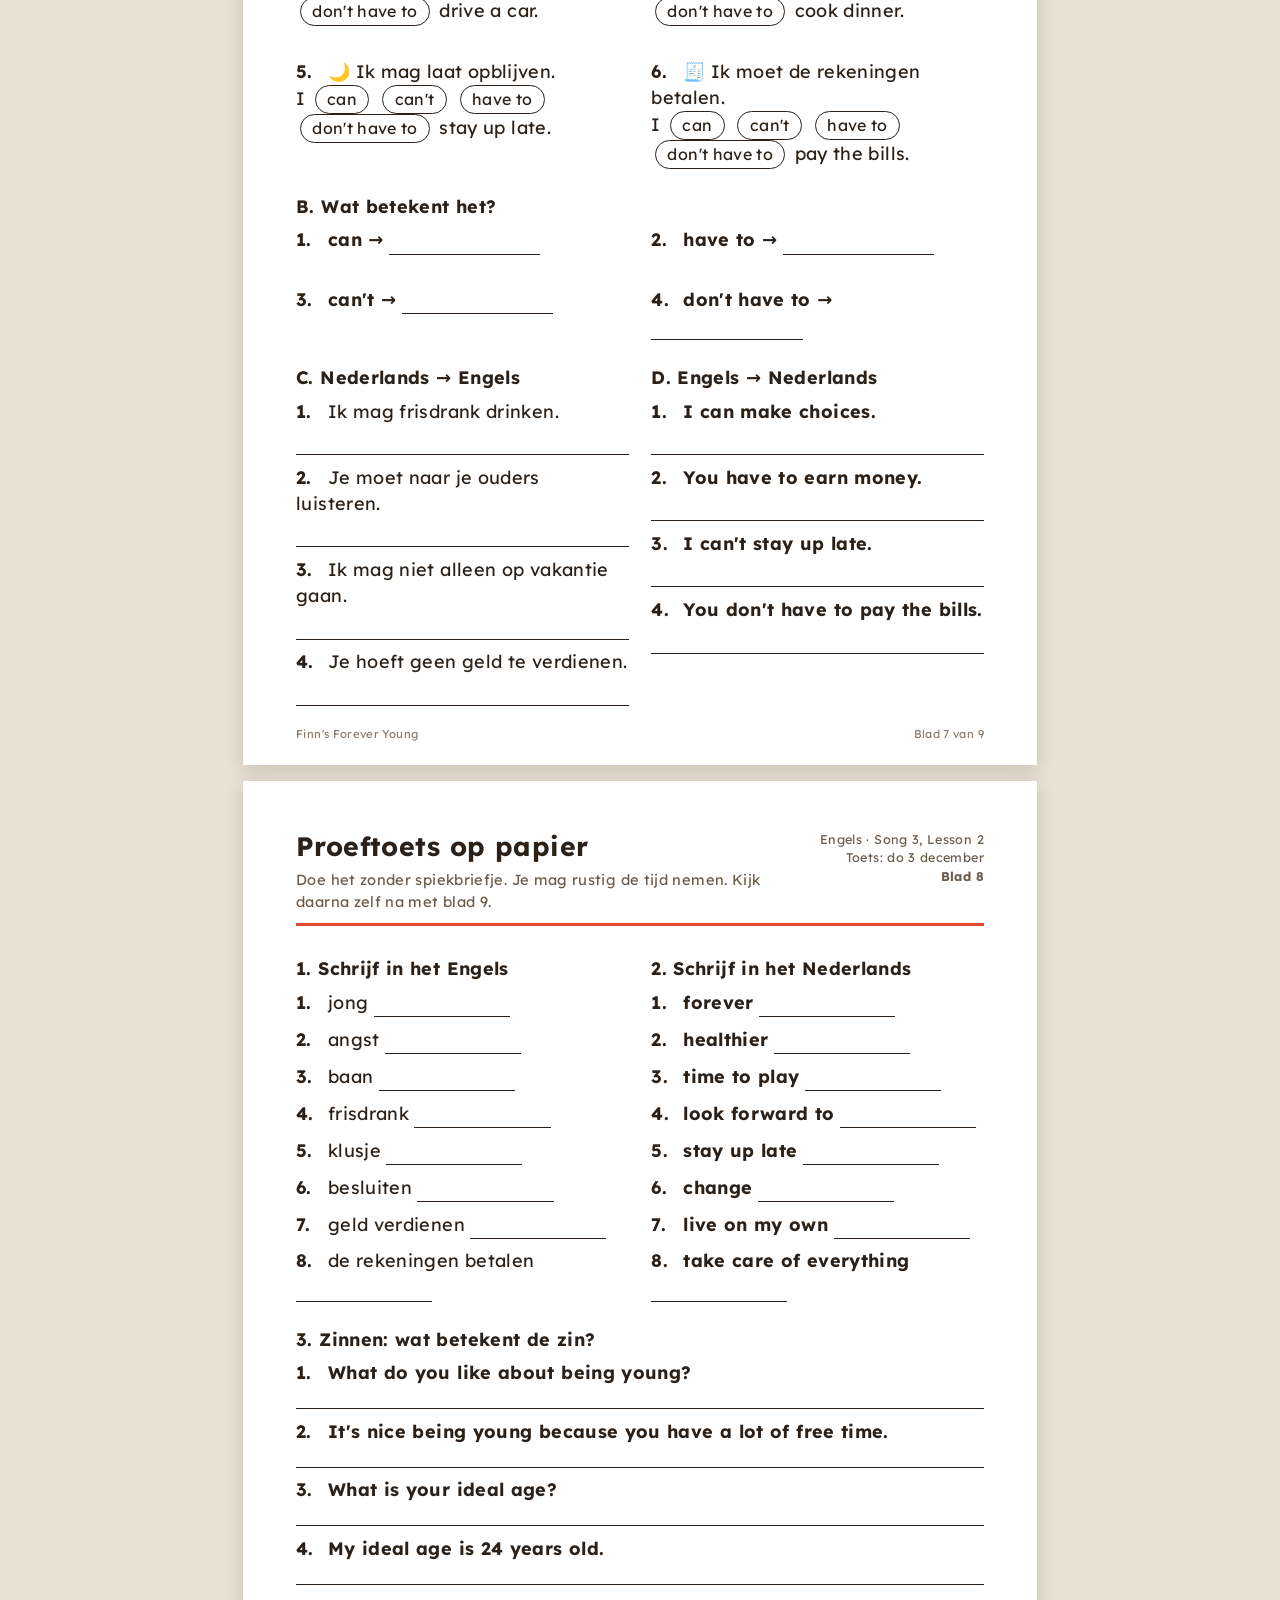
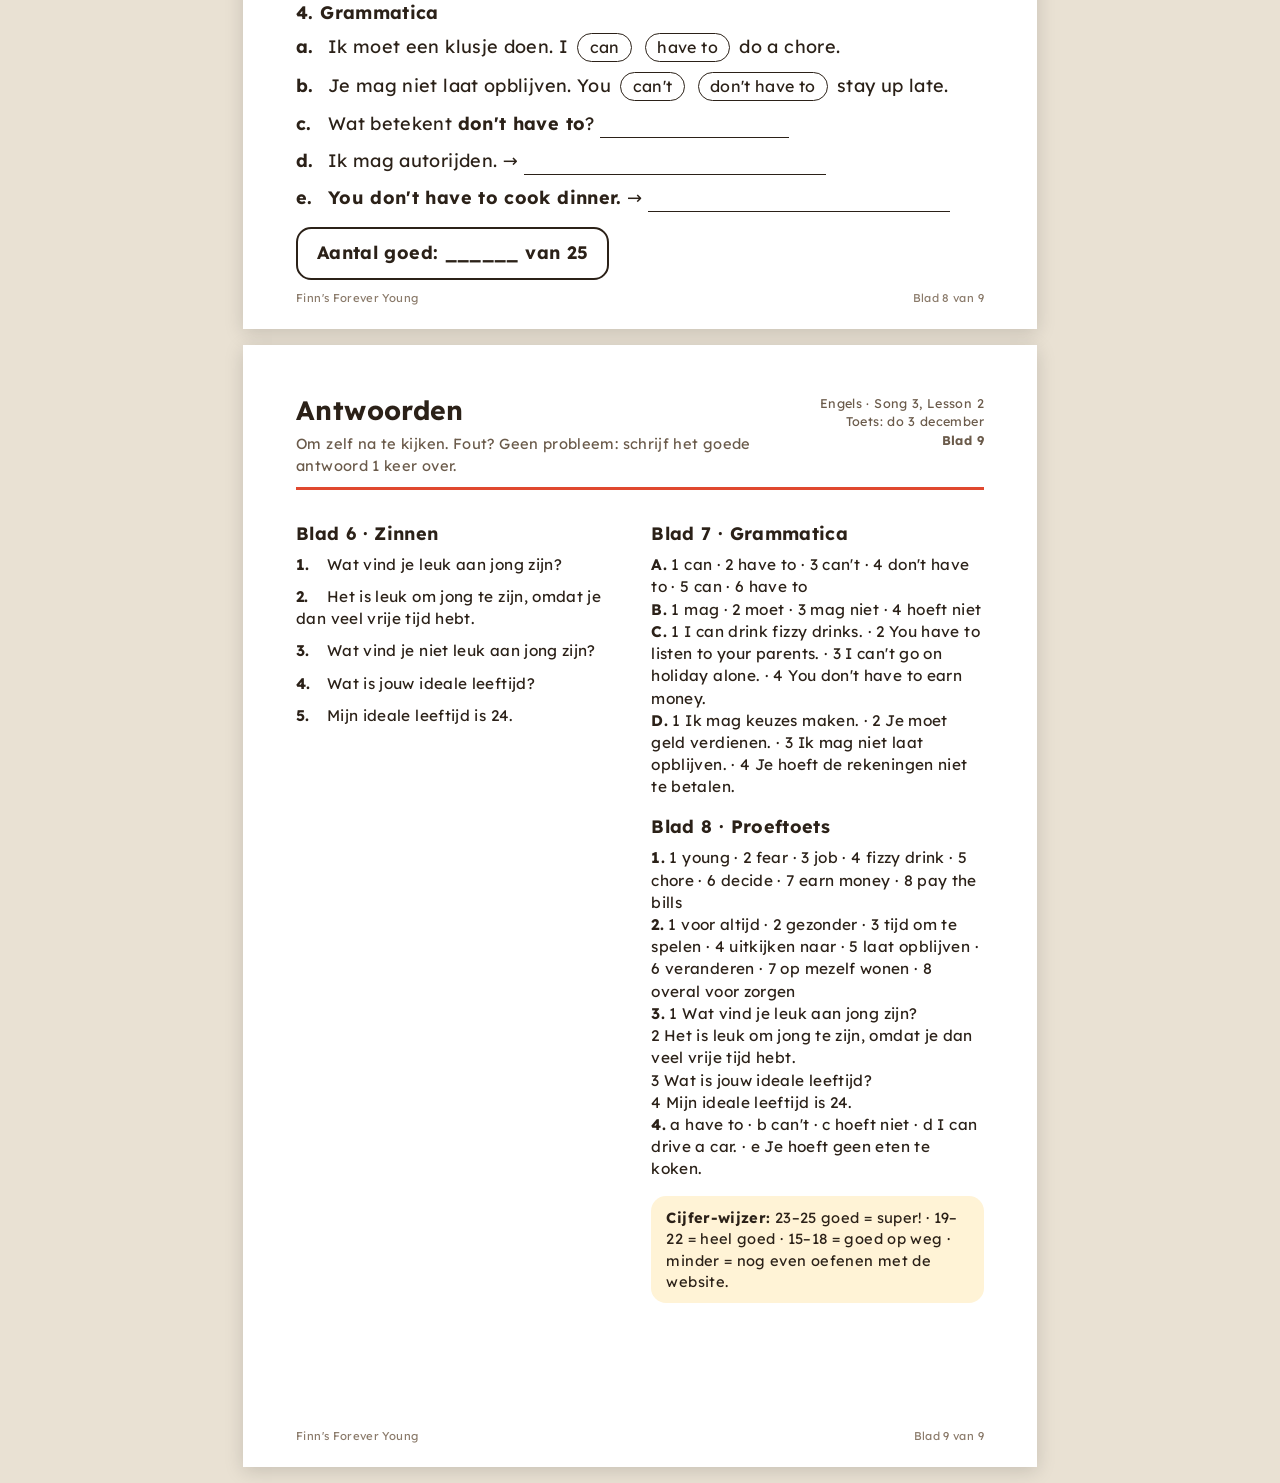
==== commit 90b11895: "Nieuwe planning: elke dag min. 10 min, soms 2 rondjes; lees-lijst toegevoegd Co-authored-by: Perplex" ====
--- a/print.html
+++ b/print.html
@@ -59,9 +59,9 @@
 const pages = [];
 
 // 1 Planning
-pages.push(`${head('Mijn plan tot de toets', 'Vink af en kleur een ster. Donderdag kort, vrijdag vrij (of inhalen). Lukt een dag niet? Schuif gewoon een dag op.', 1)}
+pages.push(`${head('Mijn plan tot de toets', 'Vink af en kleur een ster. Elke dag minimaal 10 minuten. Begin met woorden lezen. 2 × = twee rondjes met pauze.', 1)}
 <table class="plan" style="font-size:11.5pt"><tr><th style="width:24mm">Dag</th><th>Wat ga ik doen?</th><th style="width:16mm">Tijd</th><th style="width:16mm">Klaar</th><th style="width:16mm">Ster</th></tr>
-${P.map(d => `<tr><td><b>${esc(d.day)}</b></td><td><b>${esc(d.title)}</b><br><span style="font-size:9.5pt">${d.tasks.map(t => esc(t.text)).join(' · ')}</span></td><td>${d.test ? 'toets' : d.min ? d.min + ' min' : 'vrij'}</td><td style="text-align:center"><span class="chk"></span></td><td style="text-align:center"><span class="star">★</span></td></tr>`).join('')}
+${P.map(d => `<tr><td><b>${esc(d.day)}</b></td><td><b>${esc(d.title)}</b><br><span style="font-size:9.5pt">${d.tasks.map(t => esc(t.text)).join(' · ')}</span></td><td>${d.test ? 'toets' : d.r2 ? (d.r1 === d.r2 ? '2 × ' + d.r1 : d.r1 + ' + ' + d.r2) + ' min' : d.min + ' min'}</td><td style="text-align:center"><span class="chk"></span></td><td style="text-align:center"><span class="star">★</span></td></tr>`).join('')}
 </table>
 `);
 
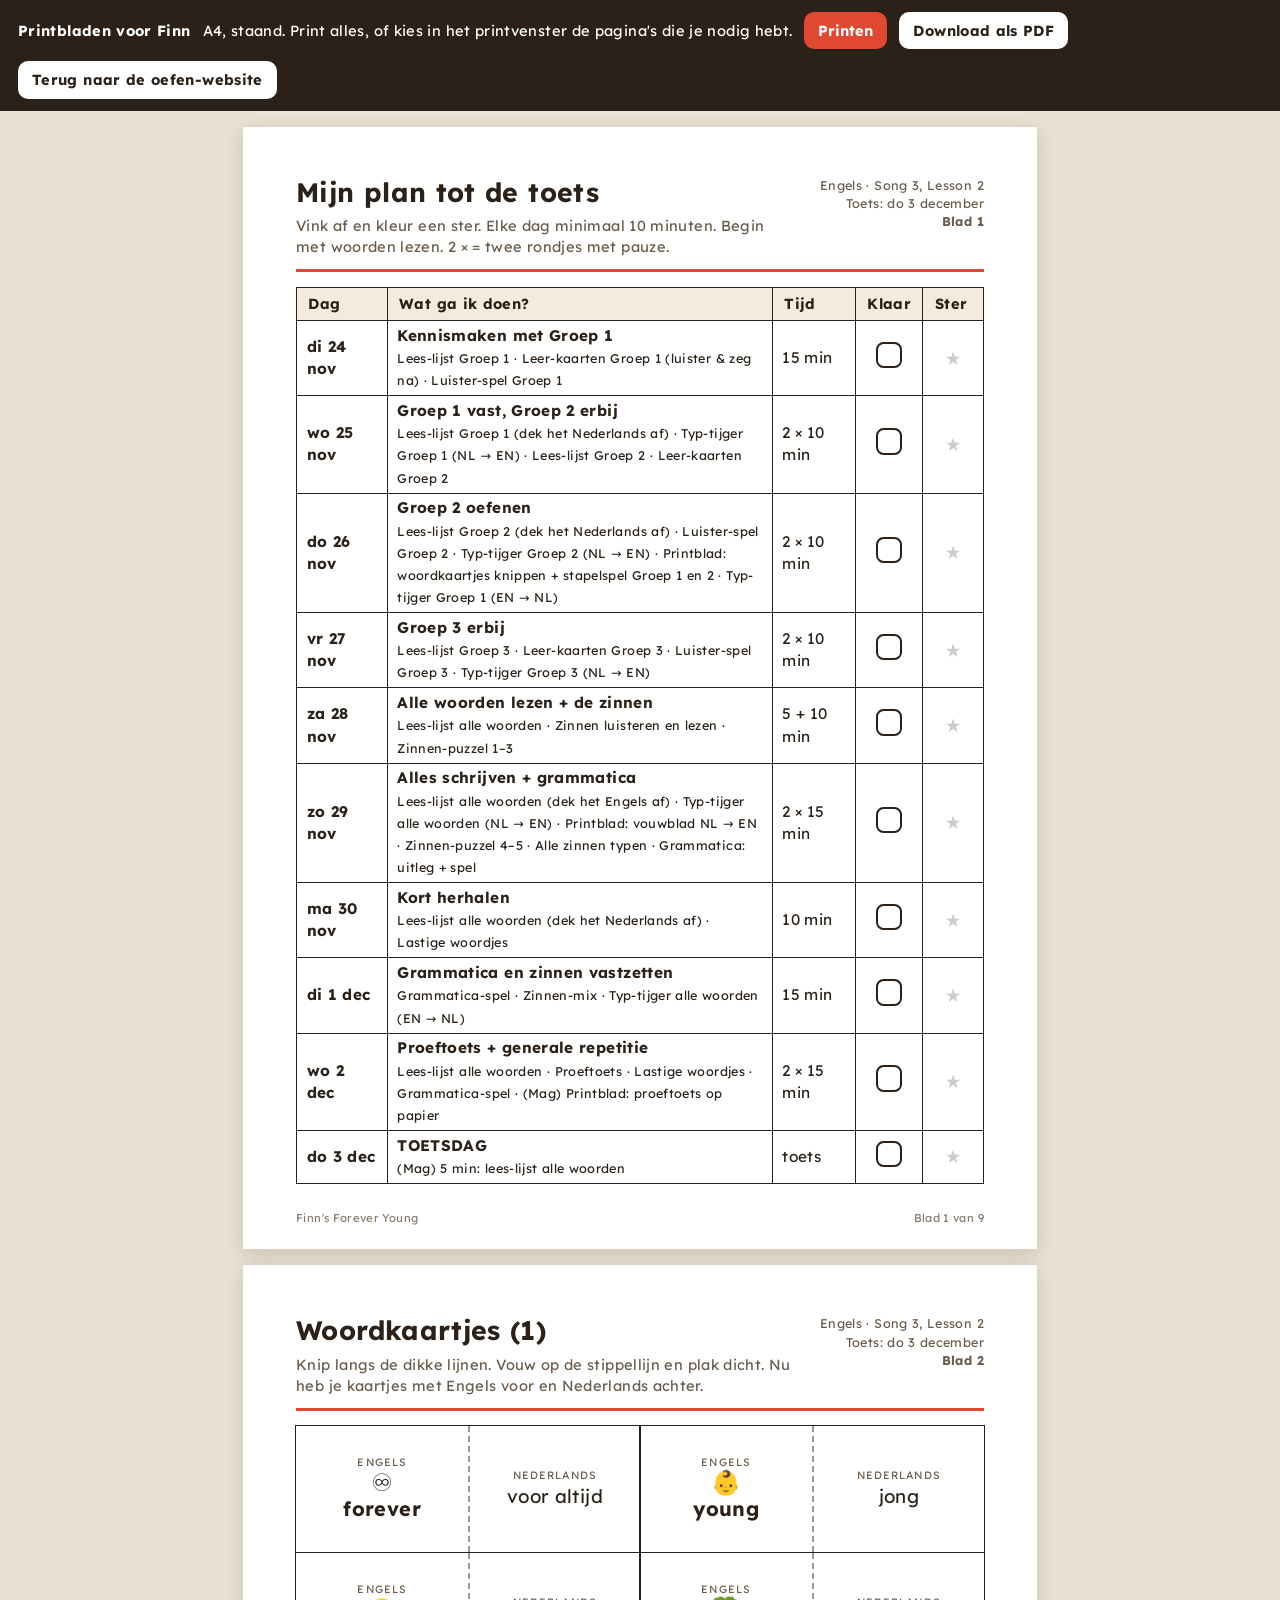
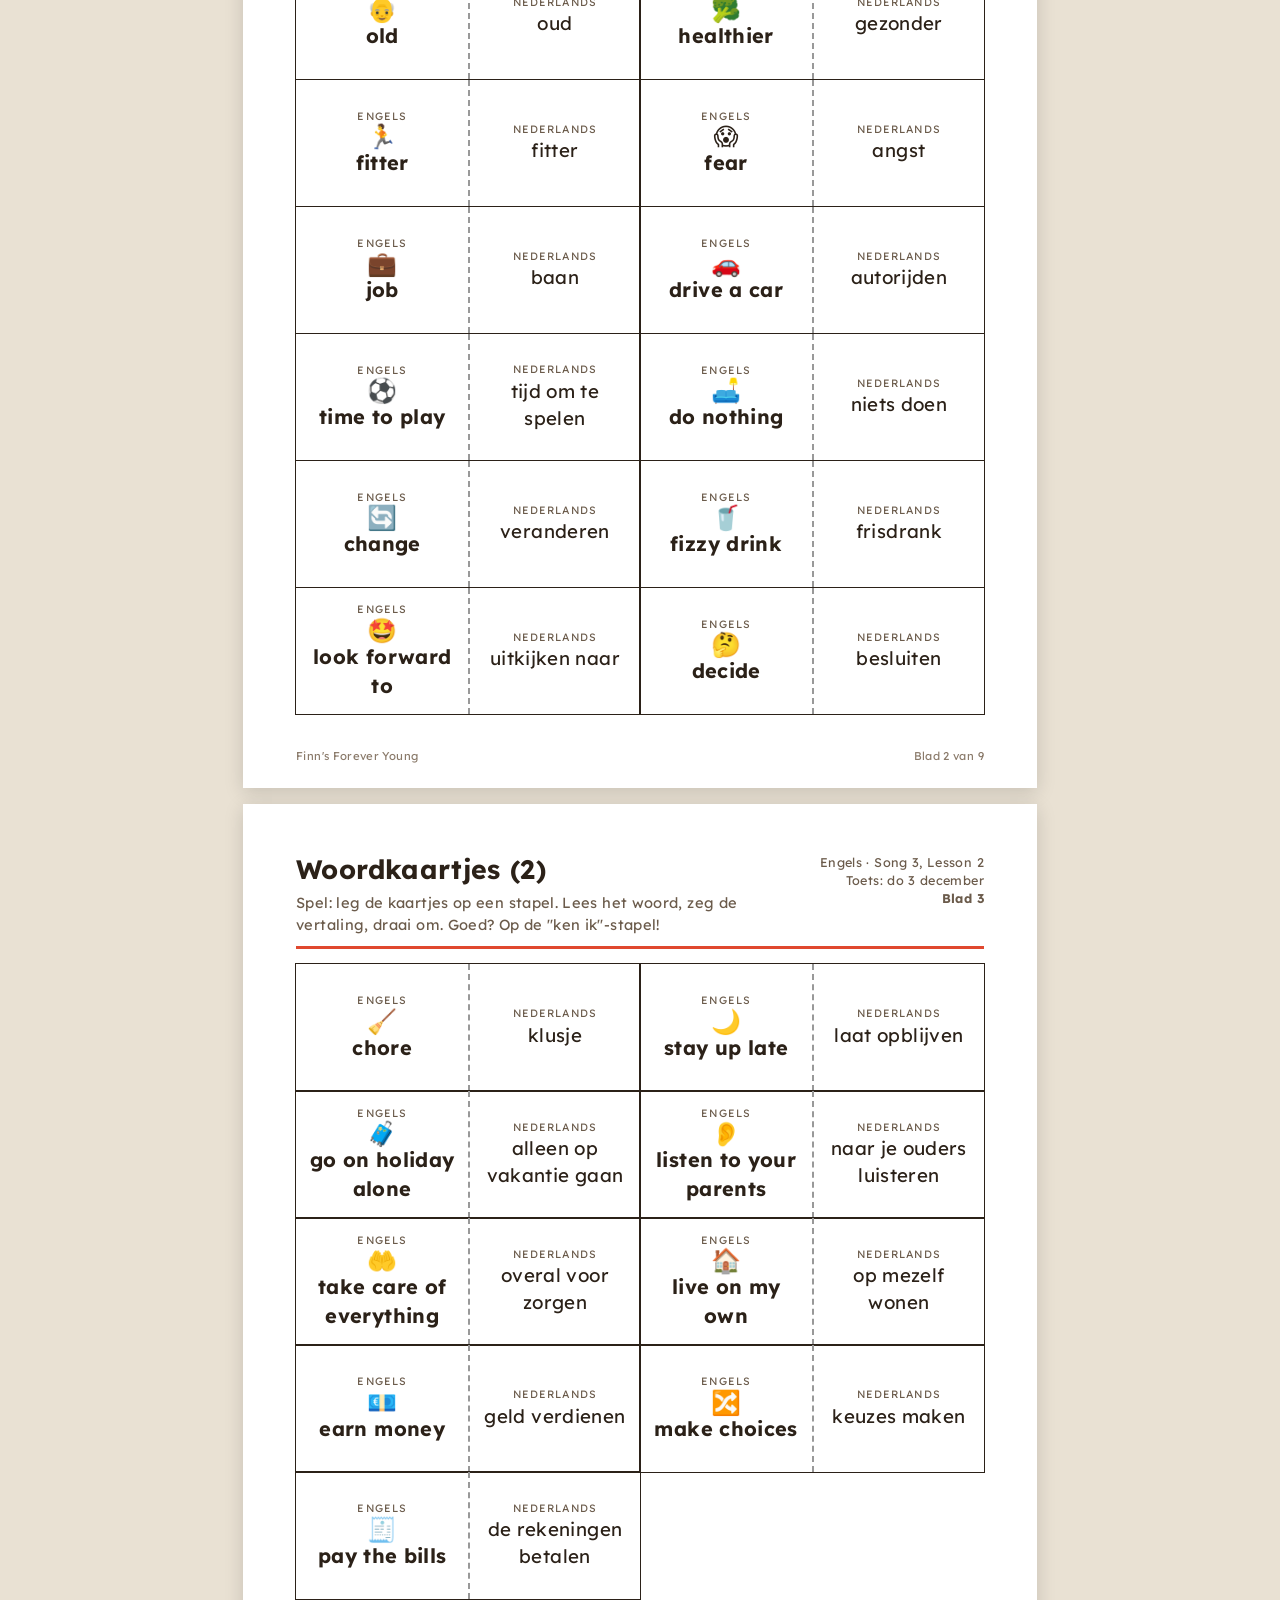
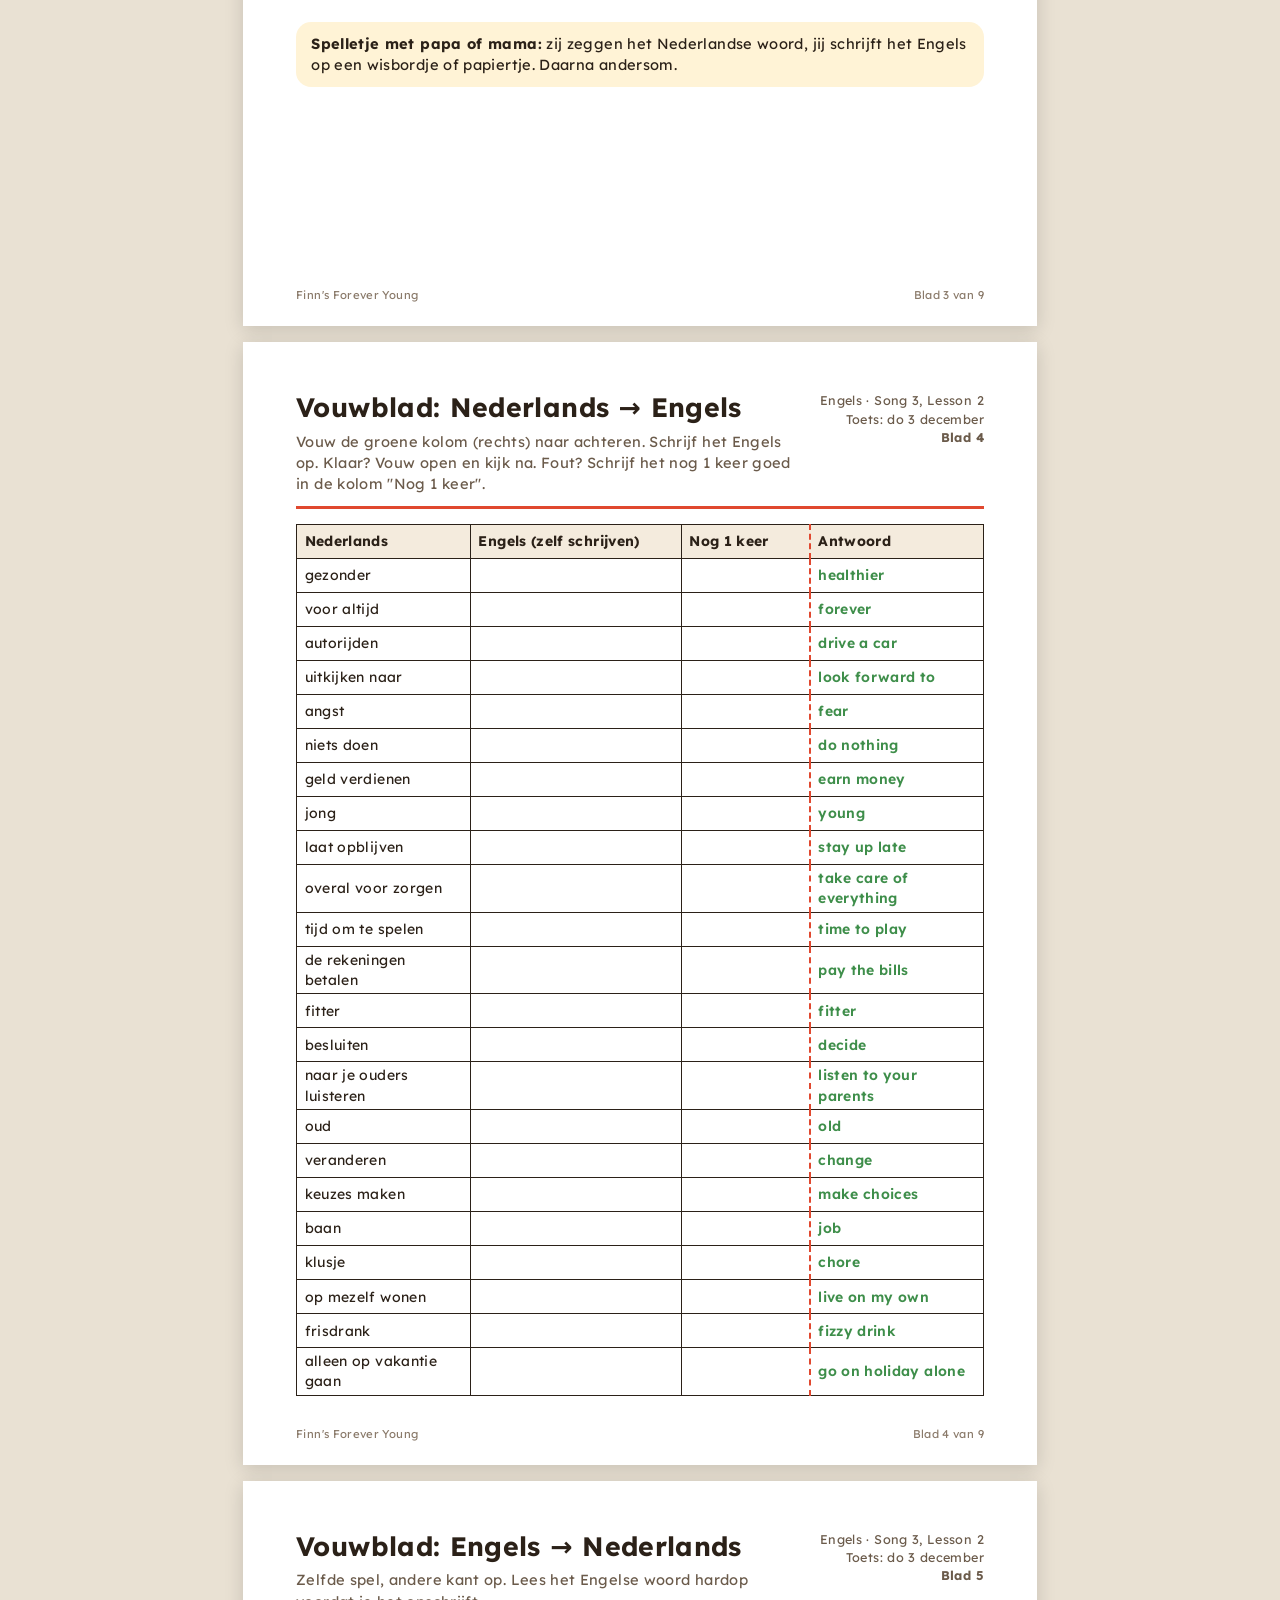
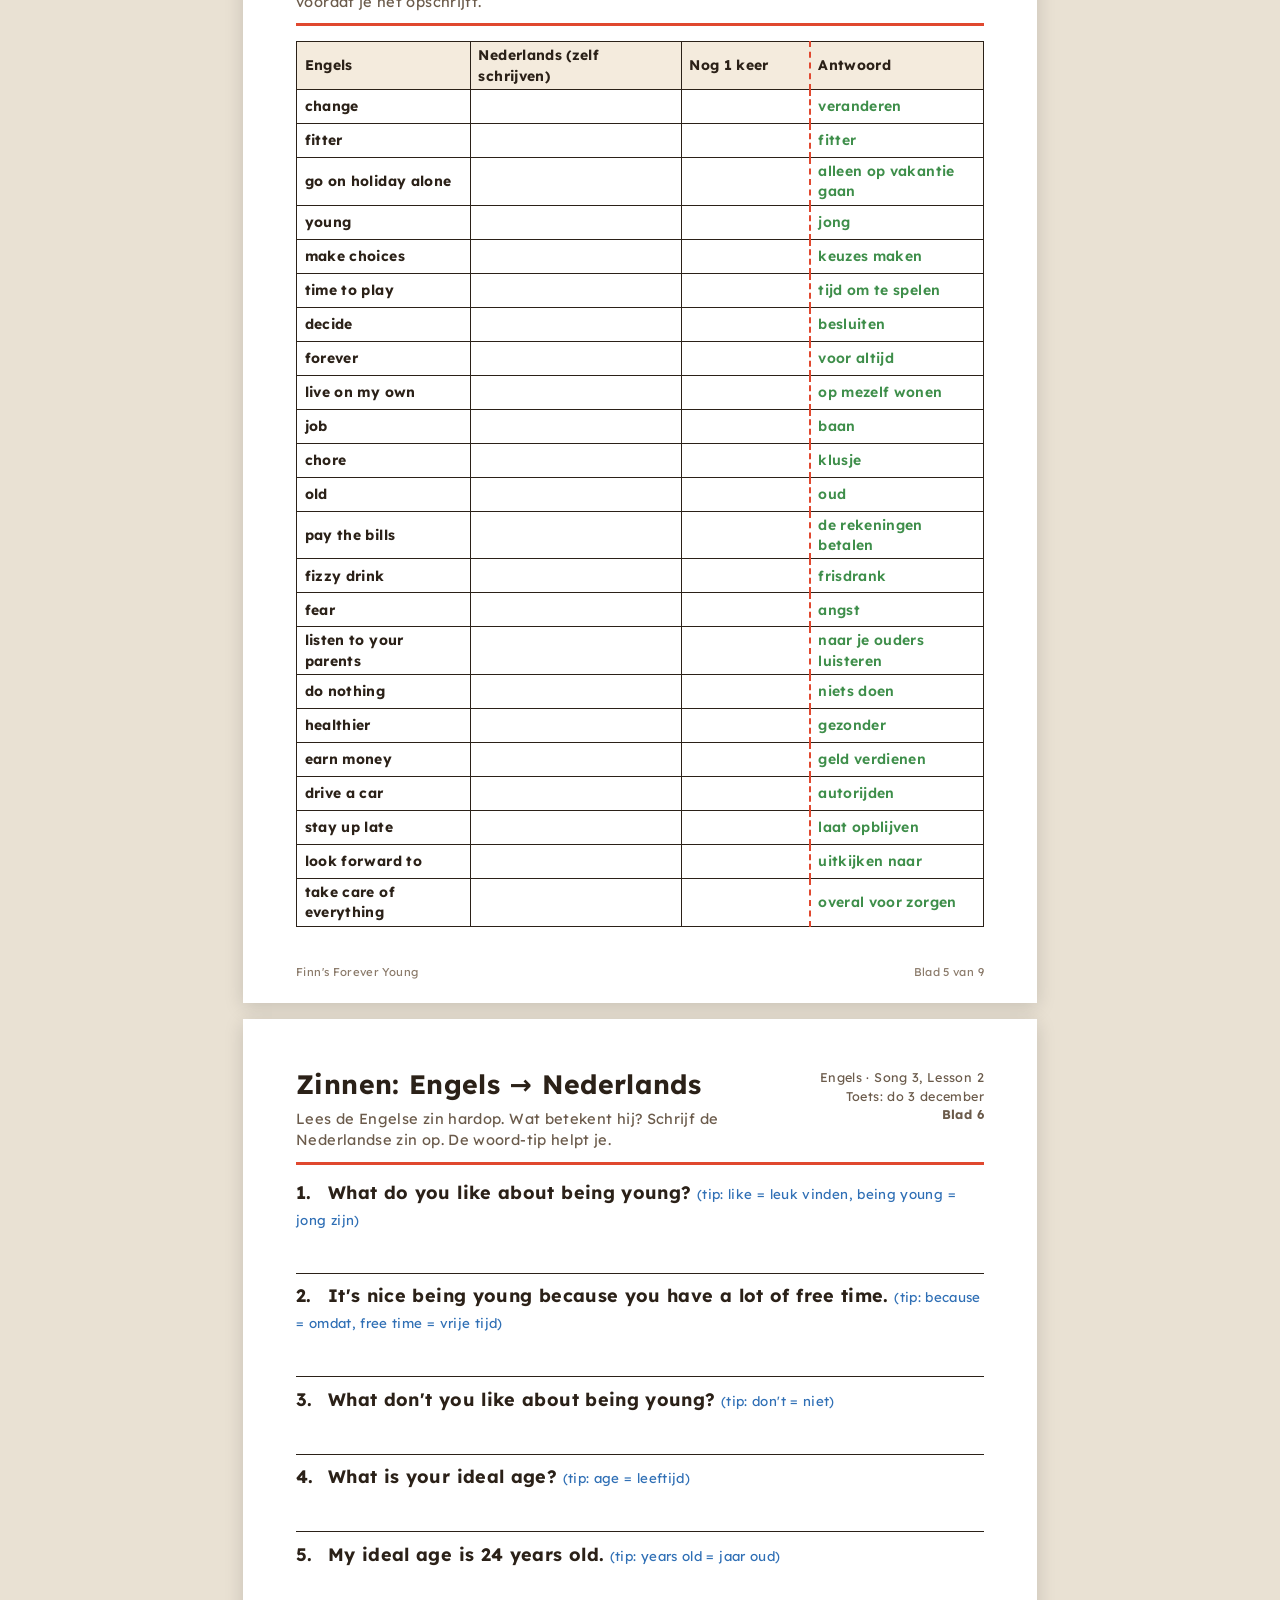
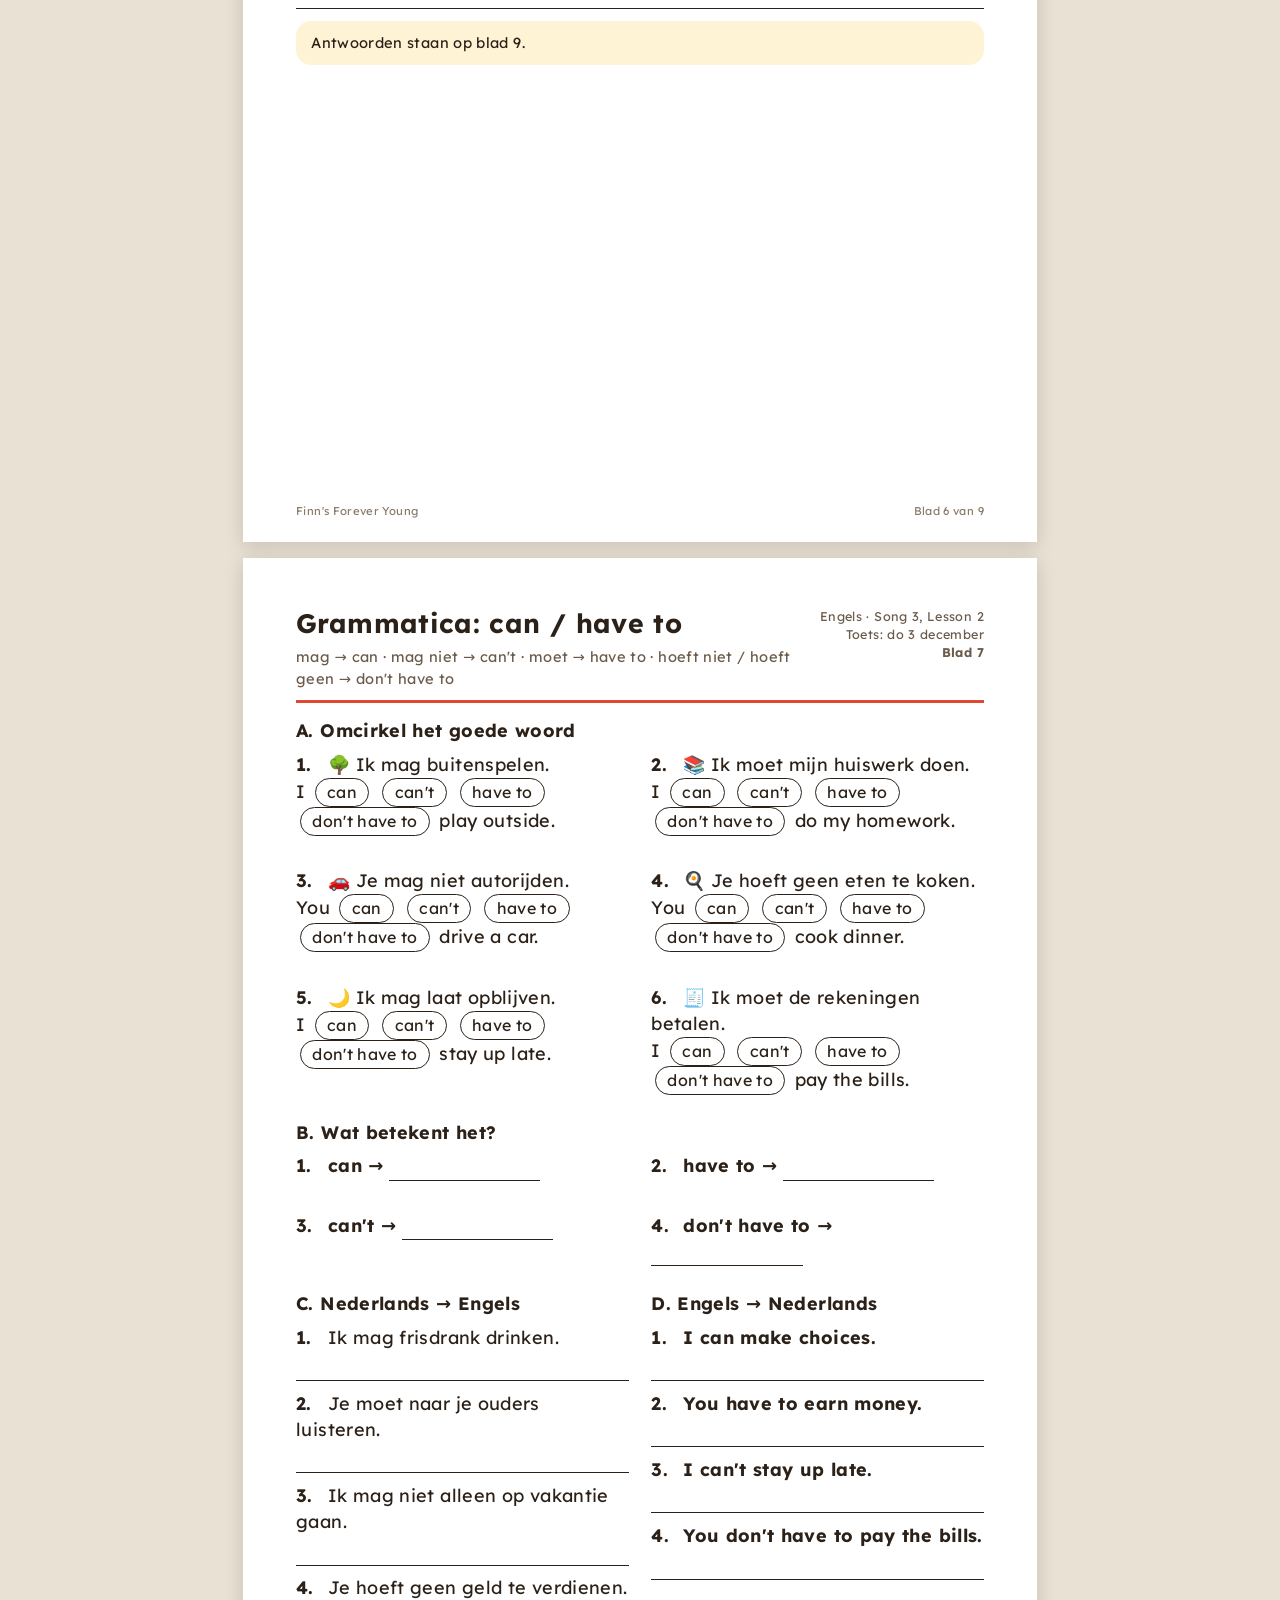
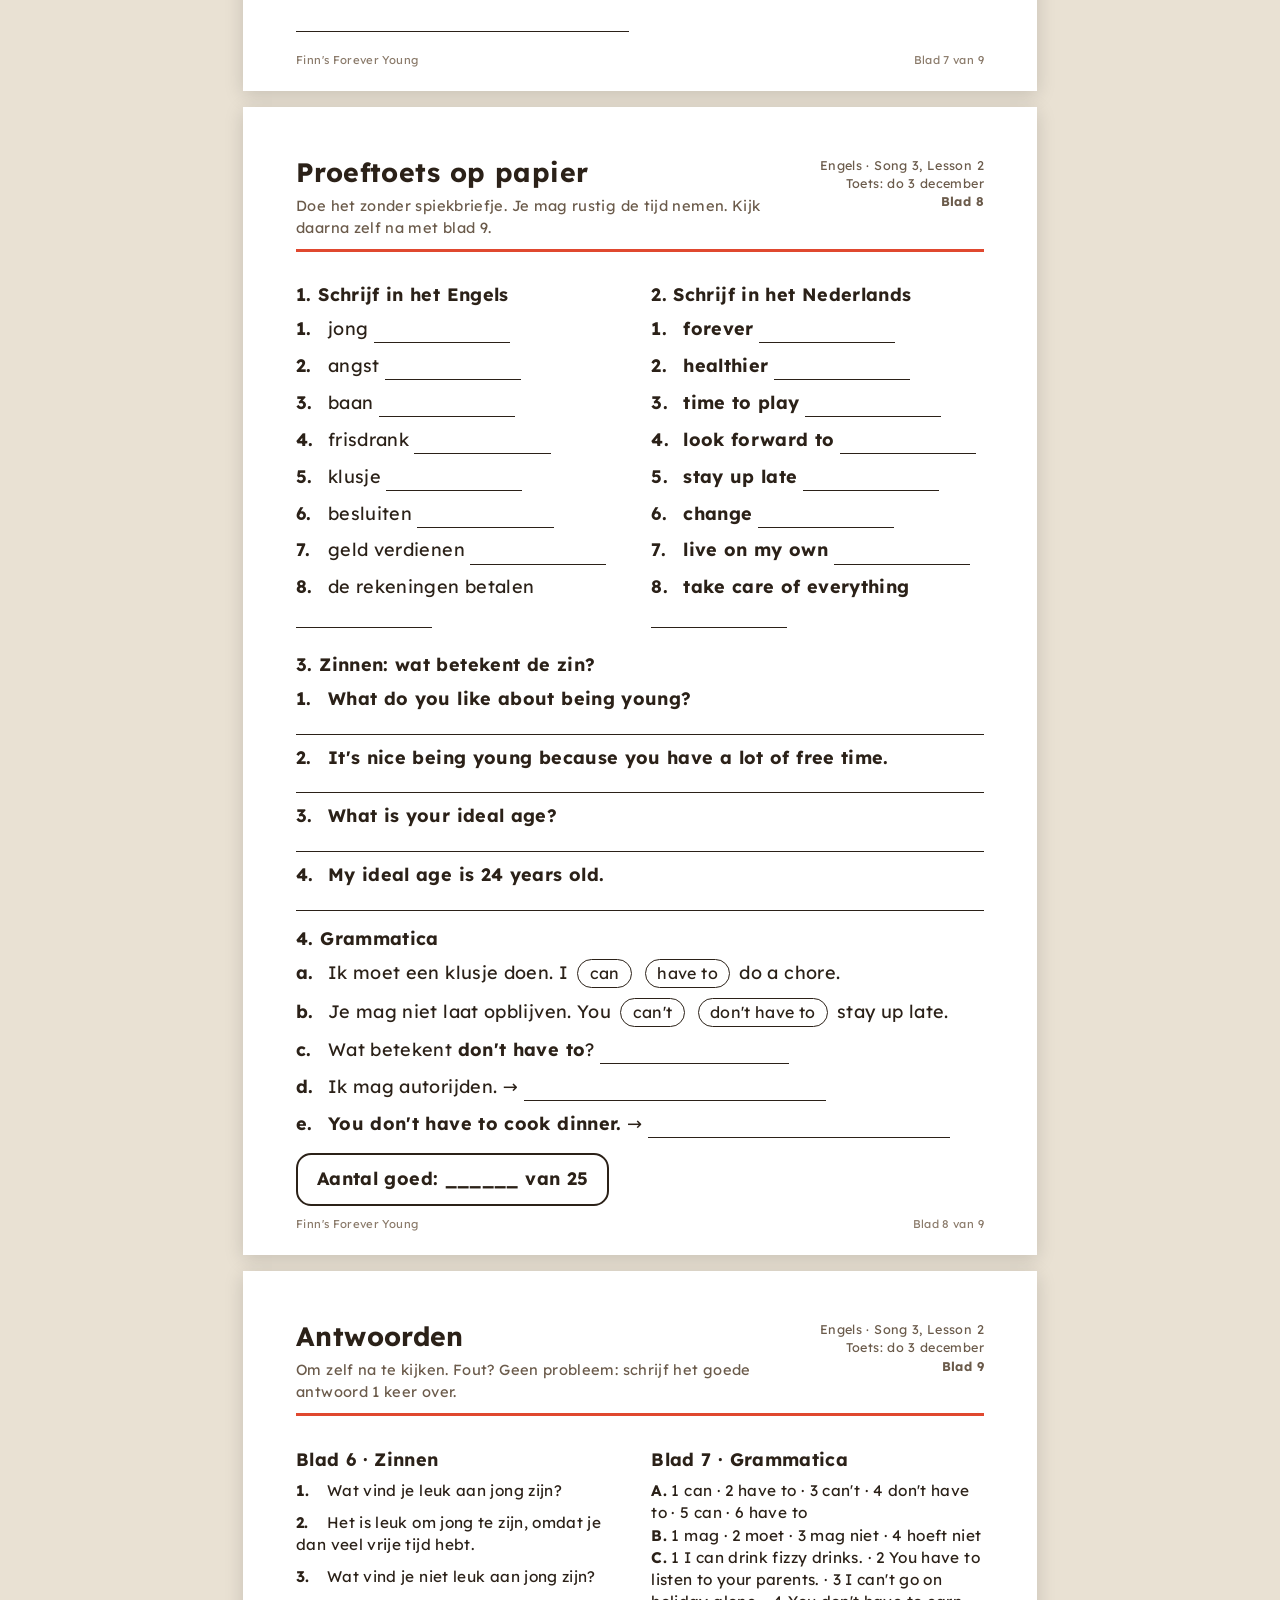
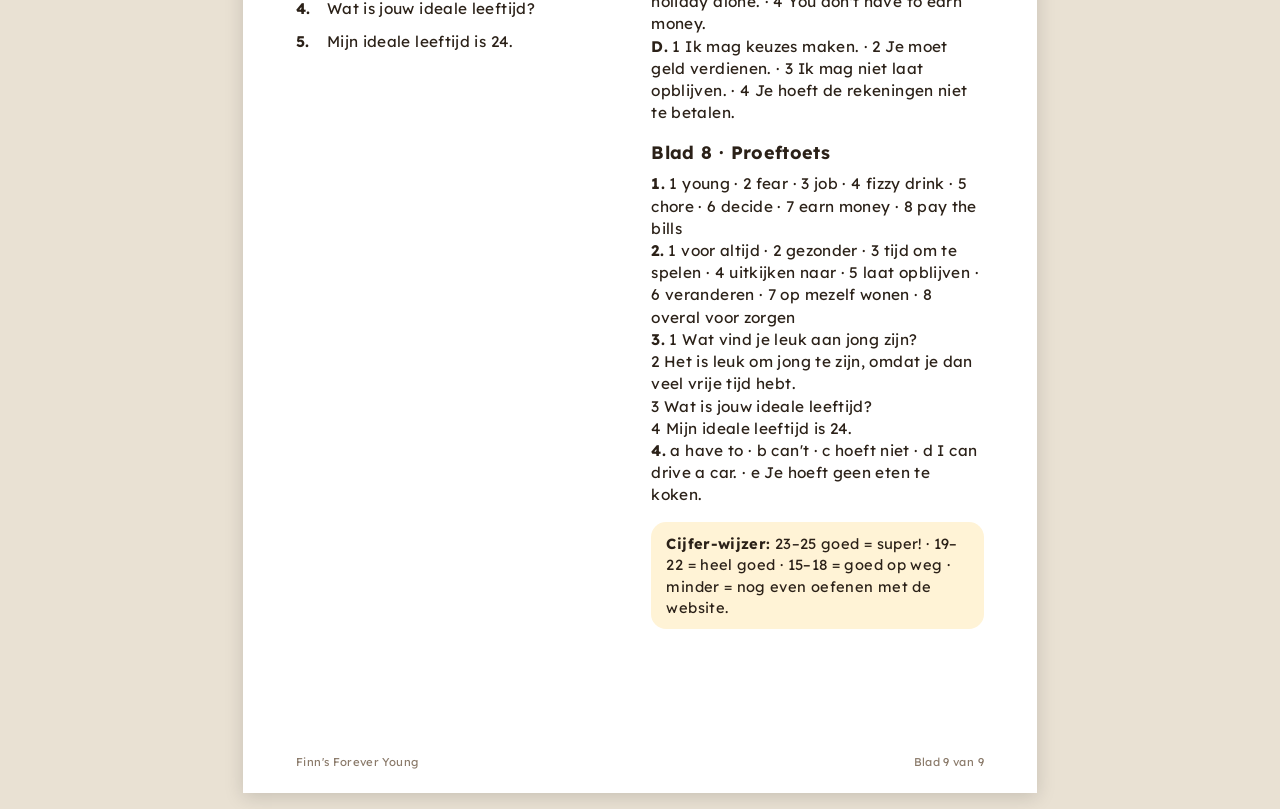
==== commit 4c1c8f7e: "Laatste keuken-restjes weg, nieuwe printbladen-PDF Co-authored-by: Perplexity <noreply@perplexity.ai" ====
--- a/print.html
+++ b/print.html
@@ -23,6 +23,7 @@
 .head .nm{font-size:9.5pt;color:#6B5B4B;text-align:right;white-space:nowrap;padding-left:6mm}
 .tip{background:#FFF3D6;border-radius:4mm;padding:3mm 4mm;font-size:11pt;margin:3mm 0}
 table{width:100%;border-collapse:collapse}
+table.vb td,table.vb th{padding:.8mm 2mm;font-size:10.5pt;height:9mm}
 td,th{border:1.5px solid #2B2118;padding:1.4mm 3mm;vertical-align:middle;text-align:left}
 th{background:#F4EBDD;font-size:11pt}
 .wline{height:11mm}
@@ -49,7 +50,7 @@
 </style>
 </head>
 <body>
-<div class="bar"><b>Printbladen voor Finn</b><span>A4, staand. Print alles, of kies in het printvenster de pagina's die je nodig hebt.</span><button onclick="print()">Printen</button><a href="Printbladen_Finn_Engels.pdf" download>Download als PDF</a><a href="index.html">Terug naar de oefen-website</a></div>
+<div class="bar"><b>Printbladen voor Finn</b><span>A4, staand. Print alles, of kies in het printvenster de pagina's die je nodig hebt.</span><button onclick="print()">Printen</button><a href="Printbladen_Finn_Forever_Young.pdf" download>Download als PDF</a><a href="index.html">Terug naar de oefen-website</a></div>
 <div id="pages"></div>
 <script src="data.js"></script>
 <script>
@@ -60,7 +61,7 @@
 
 // 1 Planning
 pages.push(`${head('Mijn plan tot de toets', 'Vink af en kleur een ster. Elke dag minimaal 10 minuten. Begin met woorden lezen. 2 × = twee rondjes met pauze.', 1)}
-<table class="plan" style="font-size:11.5pt"><tr><th style="width:24mm">Dag</th><th>Wat ga ik doen?</th><th style="width:16mm">Tijd</th><th style="width:16mm">Klaar</th><th style="width:16mm">Ster</th></tr>
+<table class="plan" style="font-size:11.5pt"><tr><th style="width:24mm">Dag</th><th>Wat ga ik doen?</th><th style="width:22mm">Tijd</th><th style="width:16mm">Klaar</th><th style="width:16mm">Ster</th></tr>
 ${P.map(d => `<tr><td><b>${esc(d.day)}</b></td><td><b>${esc(d.title)}</b><br><span style="font-size:9.5pt">${d.tasks.map(t => esc(t.text)).join(' · ')}</span></td><td>${d.test ? 'toets' : d.r2 ? (d.r1 === d.r2 ? '2 × ' + d.r1 : d.r1 + ' + ' + d.r2) + ' min' : d.min + ' min'}</td><td style="text-align:center"><span class="chk"></span></td><td style="text-align:center"><span class="star">★</span></td></tr>`).join('')}
 </table>
 `);
@@ -74,13 +75,13 @@
 // 4 Vouwblad NL->EN
 const order1 = [3,0,7,12,5,9,20,1,15,18,8,22,4,13,17,2,10,21,6,14,19,11,16];
 pages.push(`${head('Vouwblad: Nederlands → Engels', 'Vouw de groene kolom (rechts) naar achteren. Schrijf het Engels op. Klaar? Vouw open en kijk na. Fout? Schrijf het nog 1 keer goed in de kolom "Nog 1 keer".', 4)}
-<table><tr><th style="width:38mm">Nederlands</th><th>Engels (zelf schrijven)</th><th style="width:40mm">Nog 1 keer</th><th class="fold" style="width:40mm">Antwoord</th></tr>
+<table class="vb"><tr><th style="width:46mm">Nederlands</th><th>Engels (zelf schrijven)</th><th style="width:34mm">Nog 1 keer</th><th class="fold" style="width:46mm">Antwoord</th></tr>
 ${order1.map(i => L.words[i]).map(w => `<tr><td>${esc(w.nl)}</td><td></td><td></td><td class="fold ans">${esc(w.en)}</td></tr>`).join('')}</table>`);
 
 // 5 Vouwblad EN->NL
 const order2 = [10,4,16,1,21,8,13,0,19,6,14,2,22,11,5,17,9,3,20,7,15,12,18];
 pages.push(`${head('Vouwblad: Engels → Nederlands', 'Zelfde spel, andere kant op. Lees het Engelse woord hardop voordat je het opschrijft.', 5)}
-<table><tr><th style="width:38mm">Engels</th><th>Nederlands (zelf schrijven)</th><th style="width:40mm">Nog 1 keer</th><th class="fold" style="width:40mm">Antwoord</th></tr>
+<table class="vb"><tr><th style="width:46mm">Engels</th><th>Nederlands (zelf schrijven)</th><th style="width:34mm">Nog 1 keer</th><th class="fold" style="width:46mm">Antwoord</th></tr>
 ${order2.map(i => L.words[i]).map(w => `<tr><td><b>${esc(w.en)}</b></td><td></td><td></td><td class="fold ans">${esc(w.nl)}</td></tr>`).join('')}</table>`);
 
 // 6 Zinnen
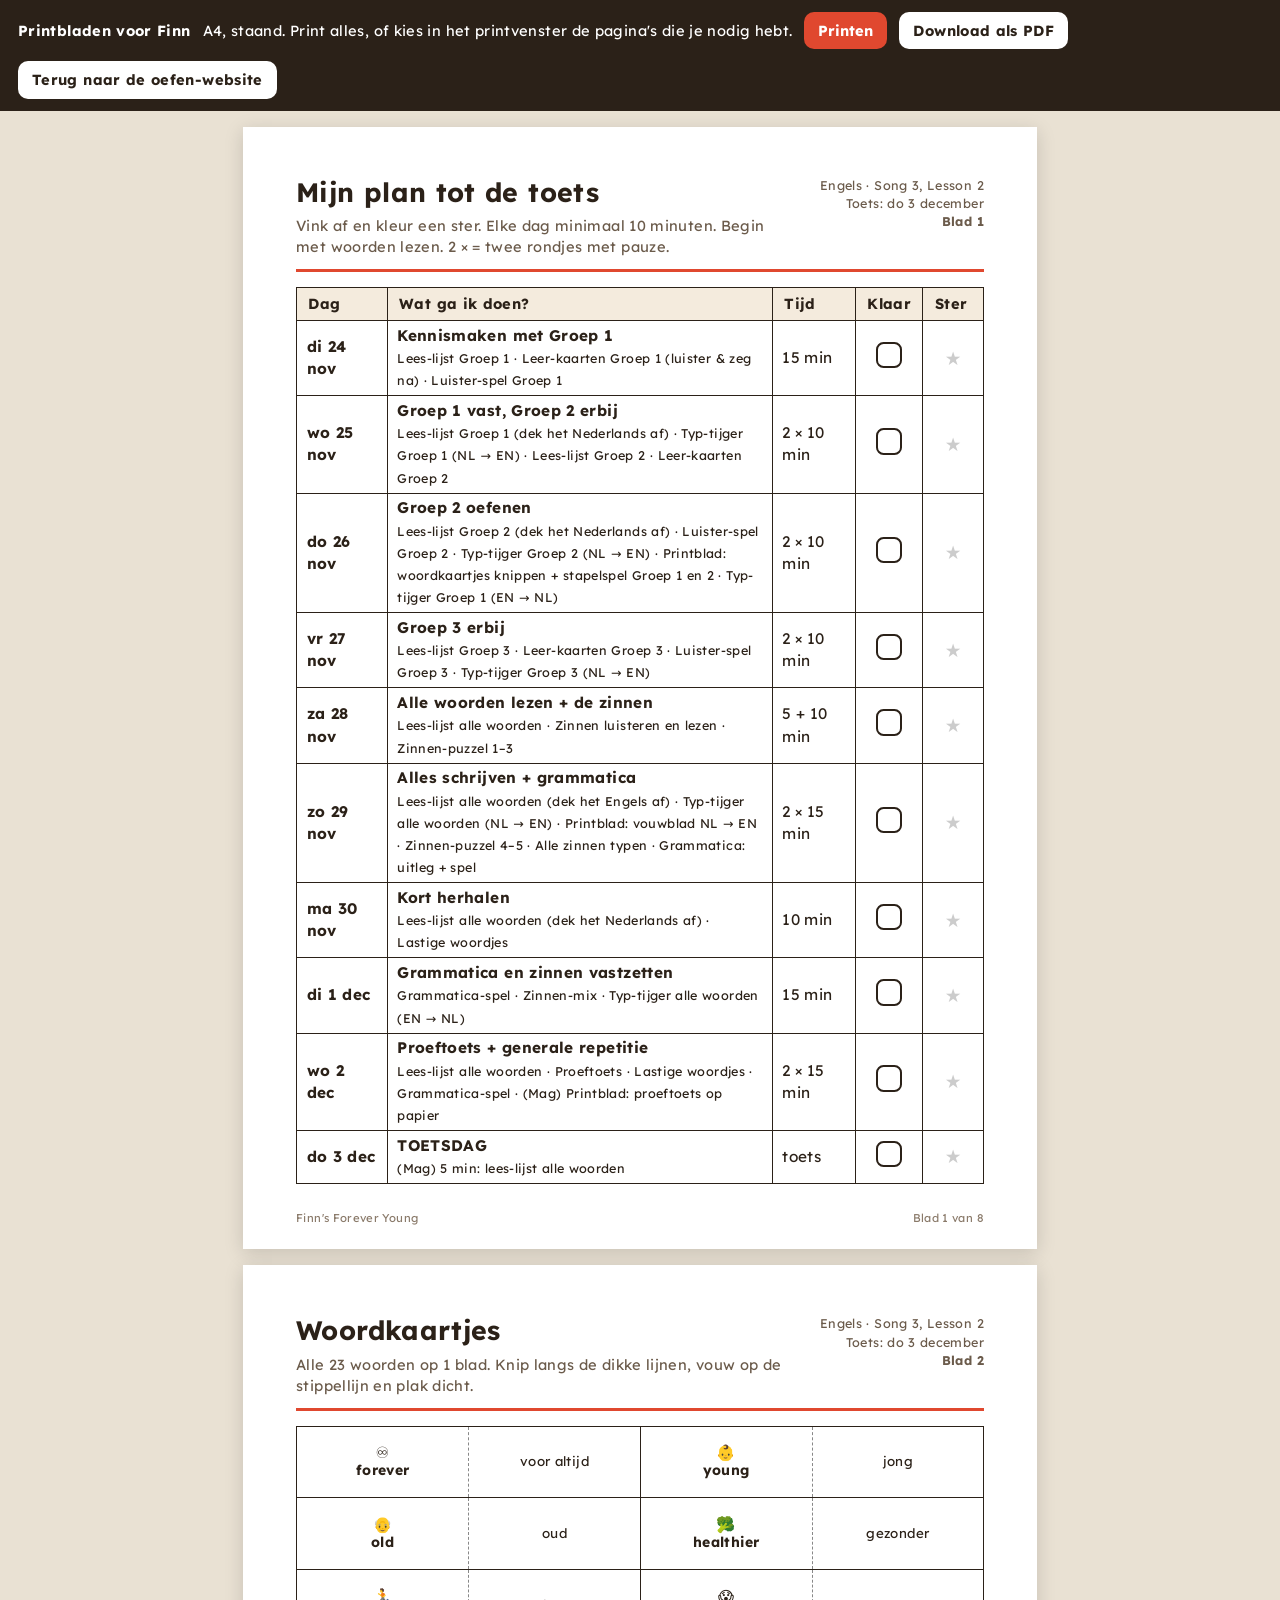
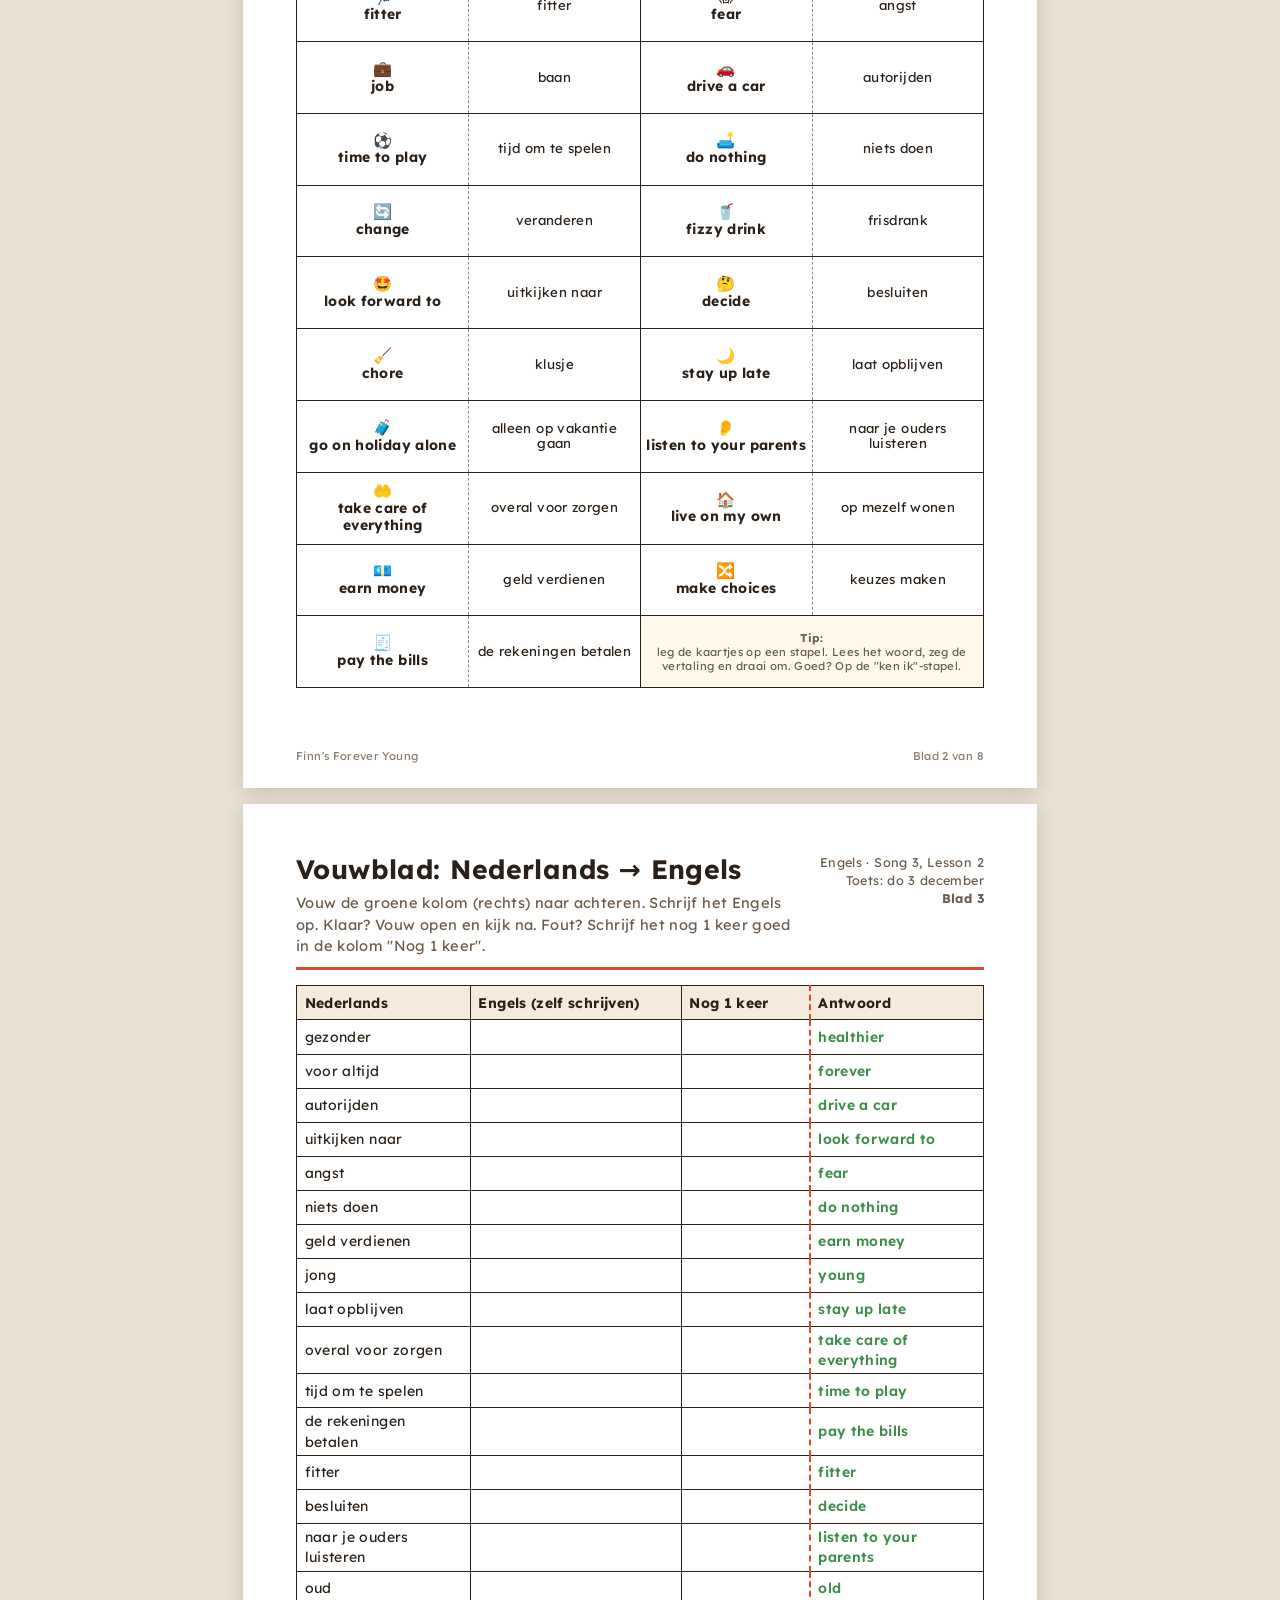
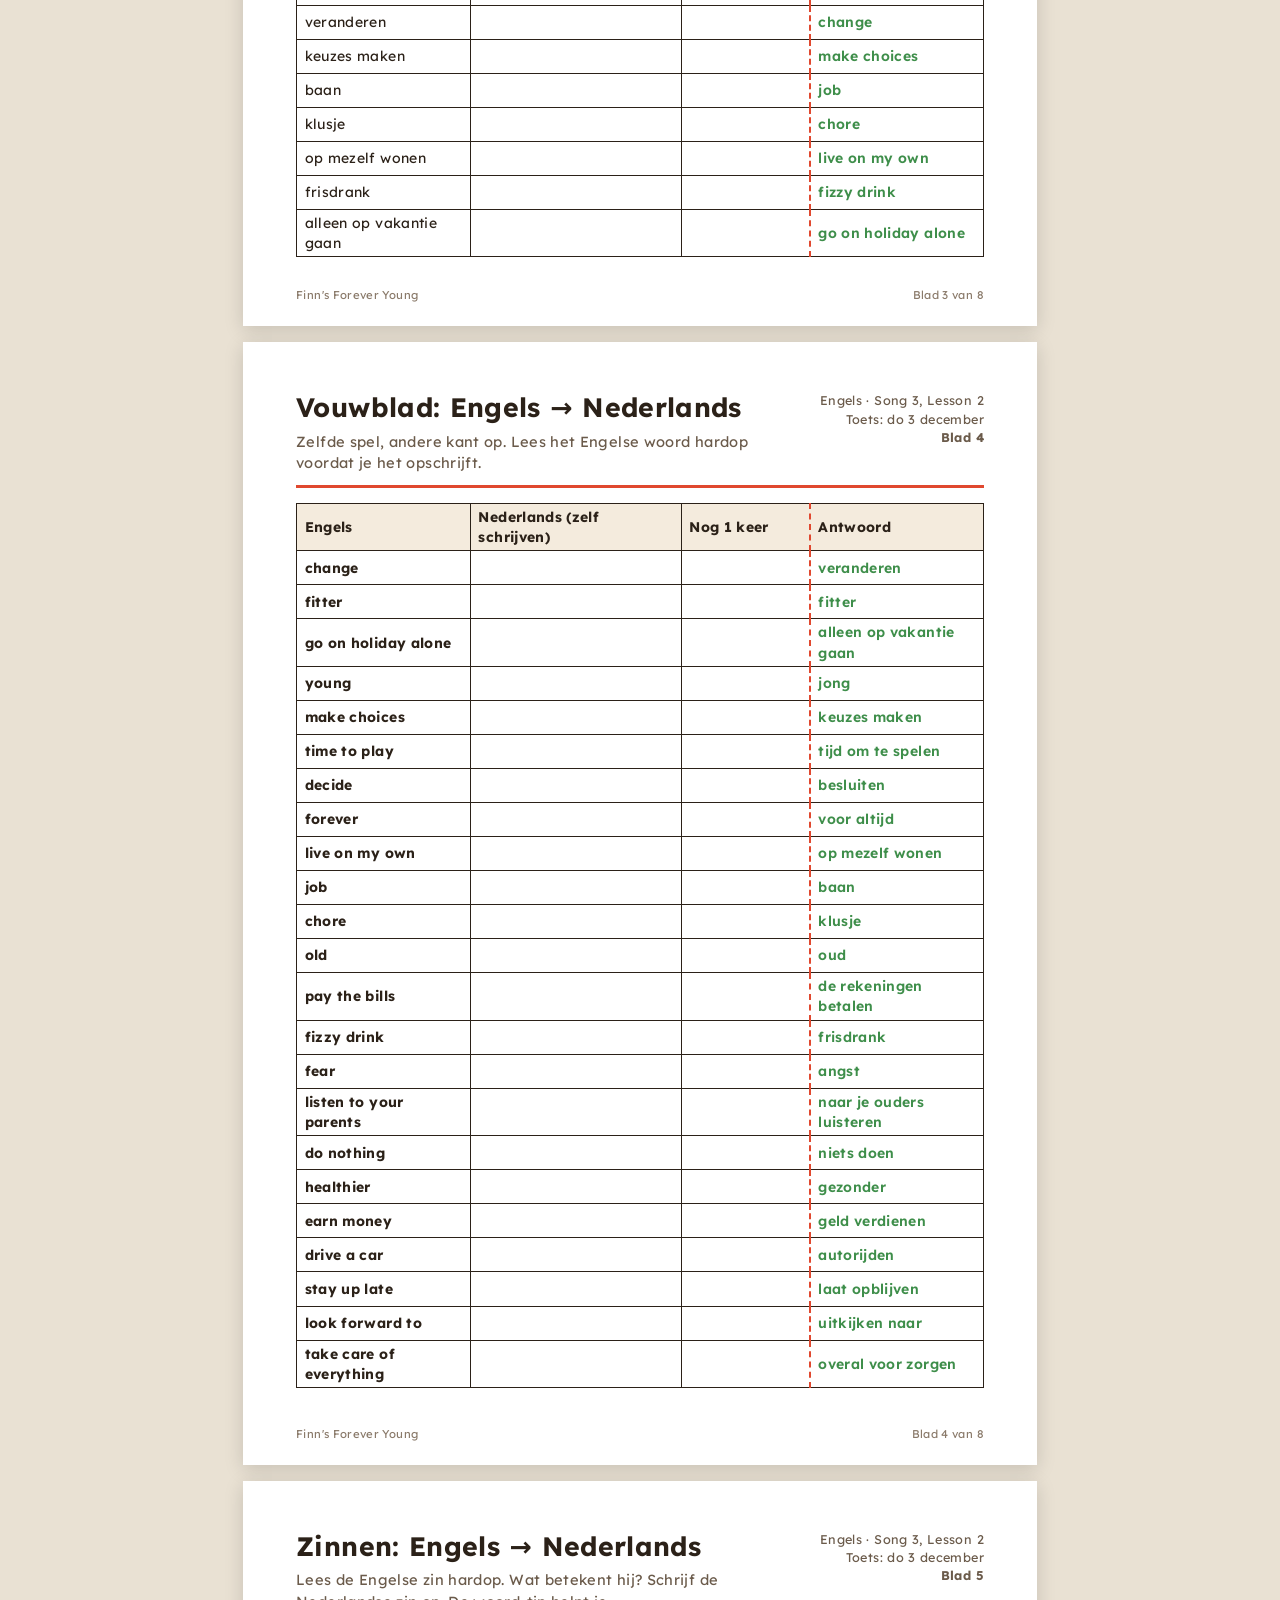
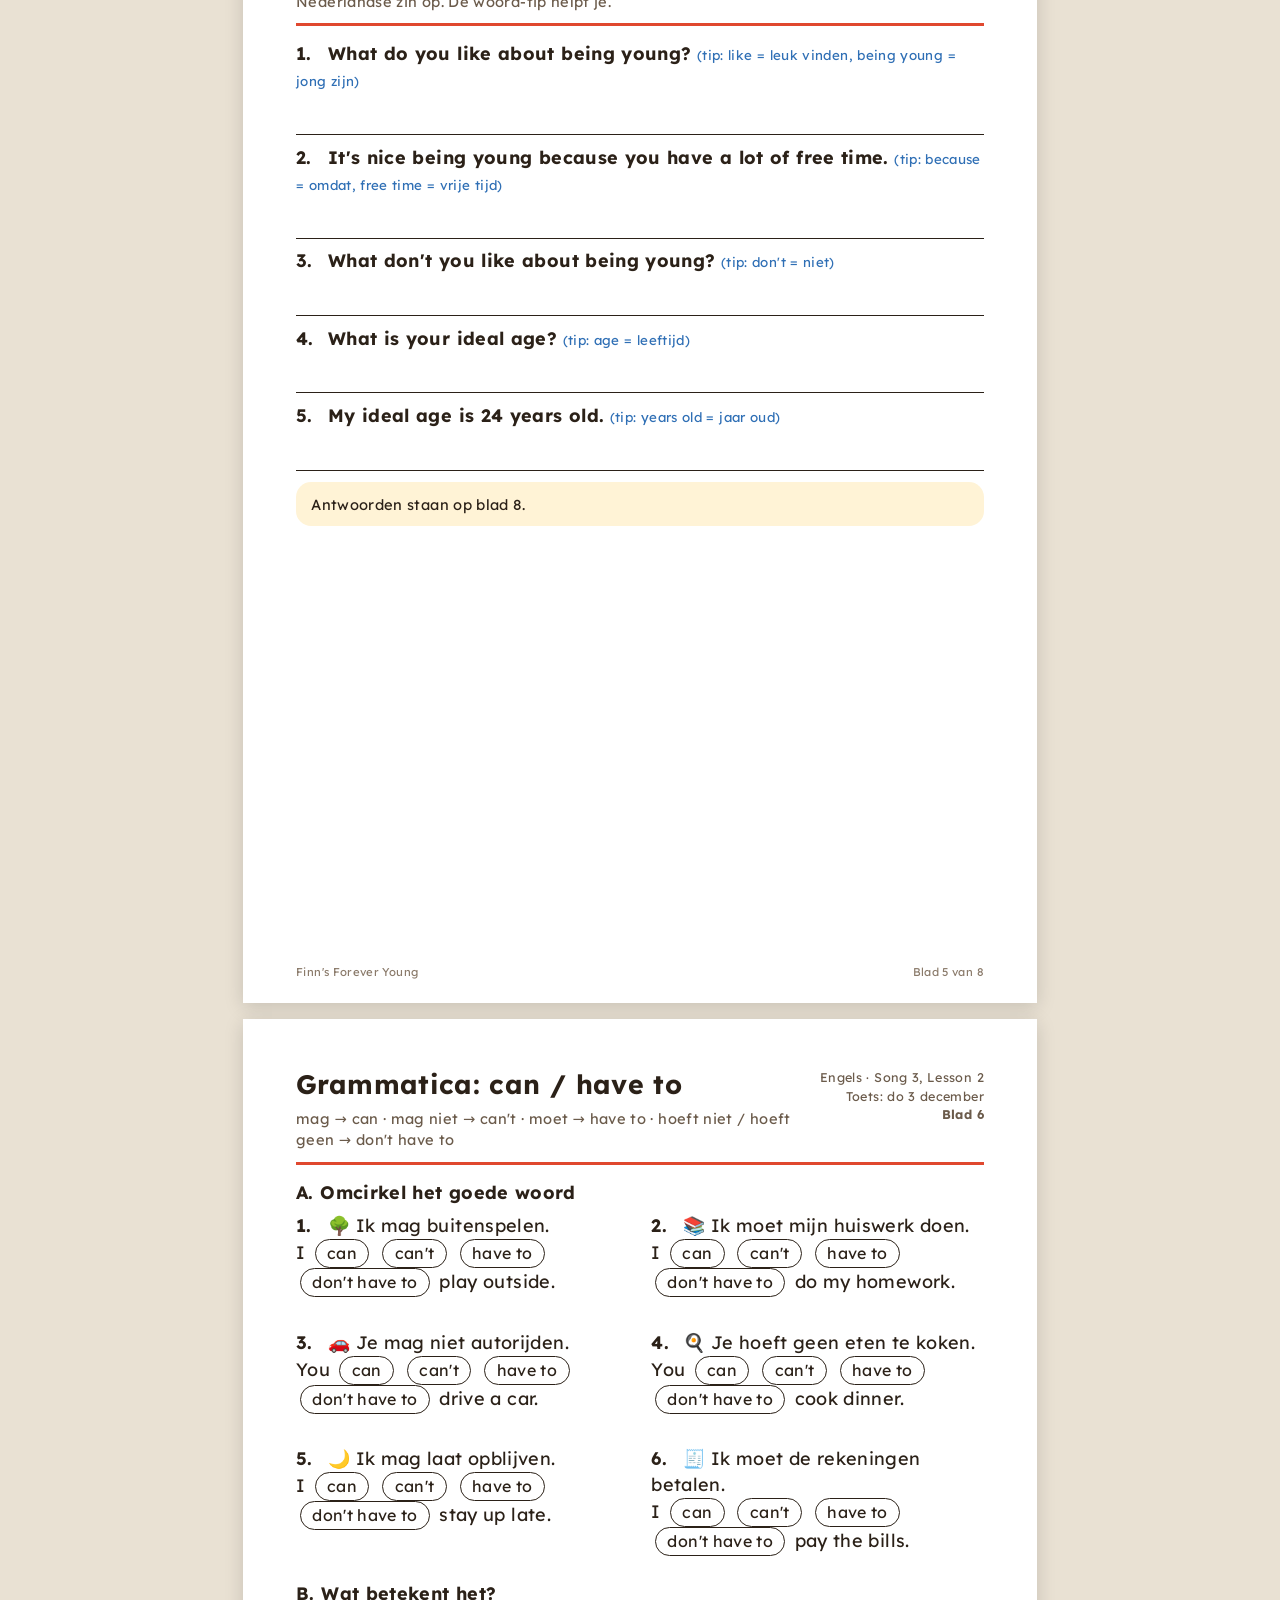
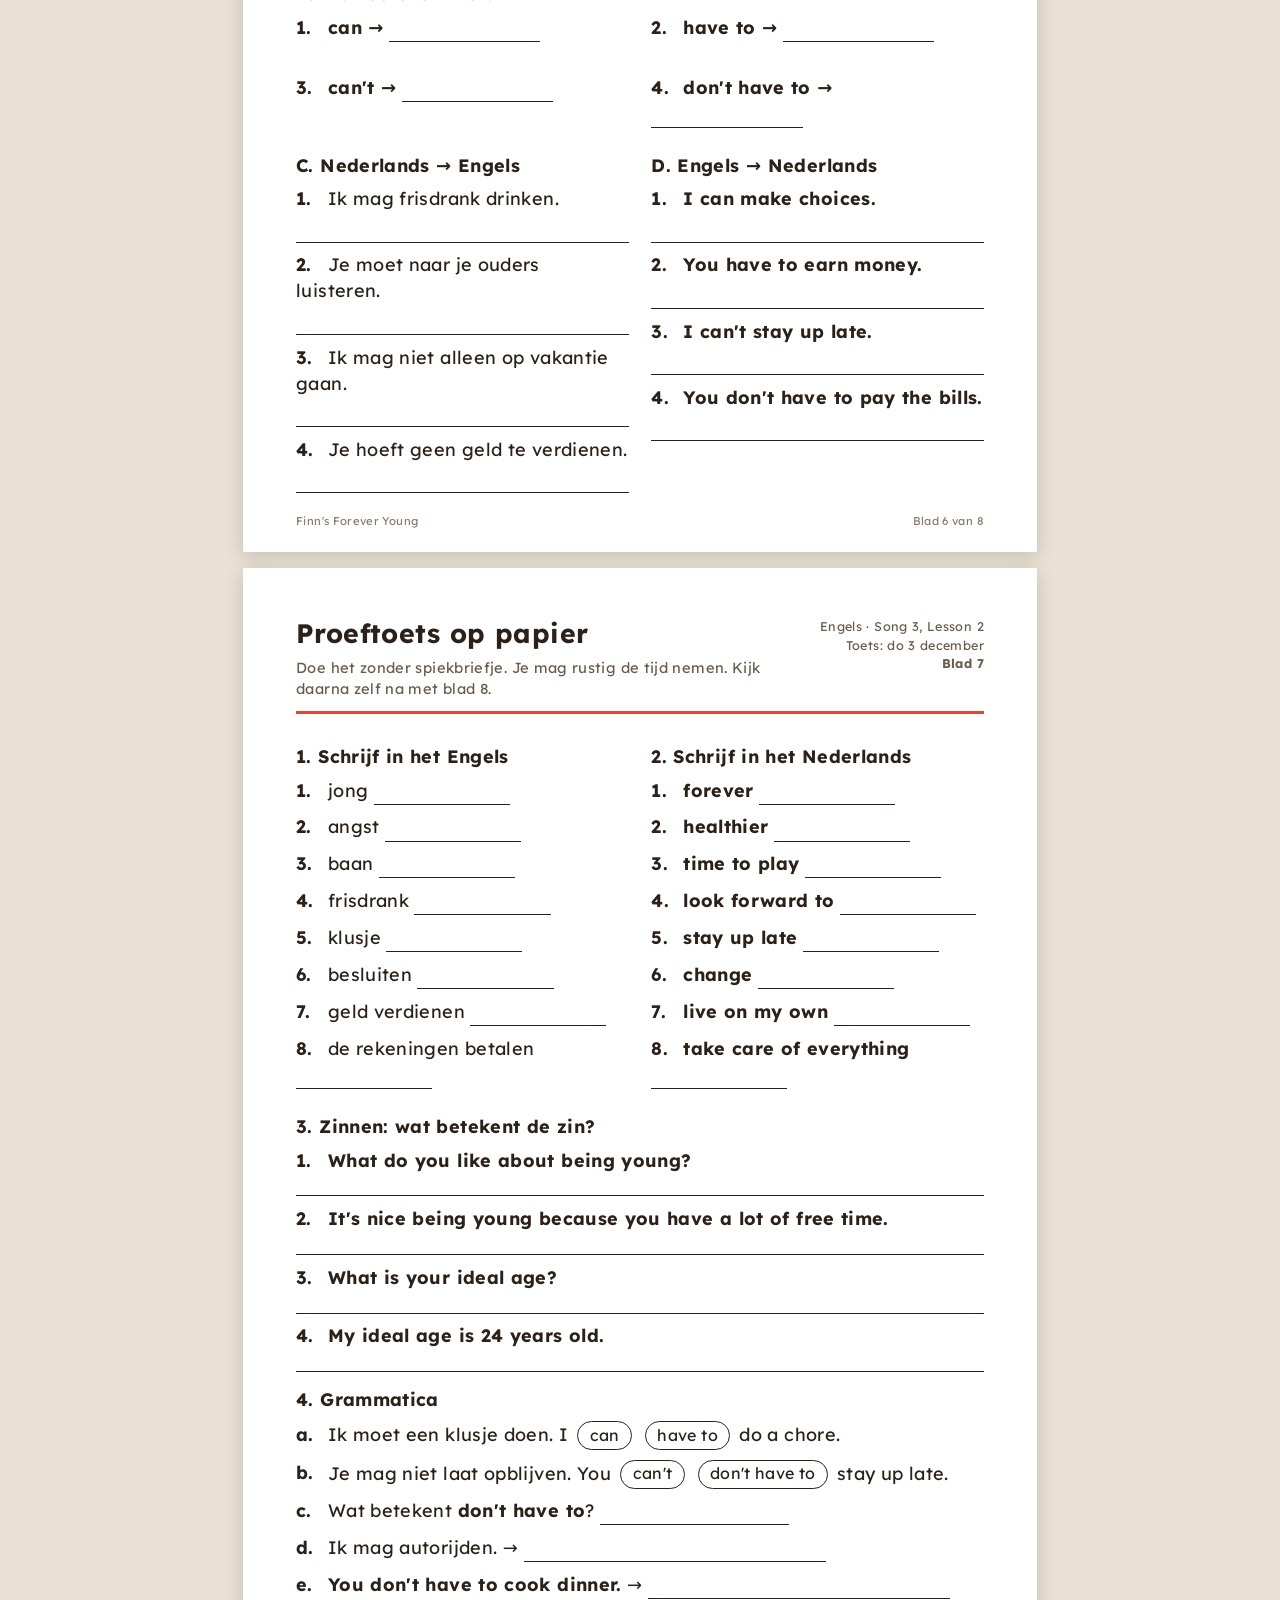
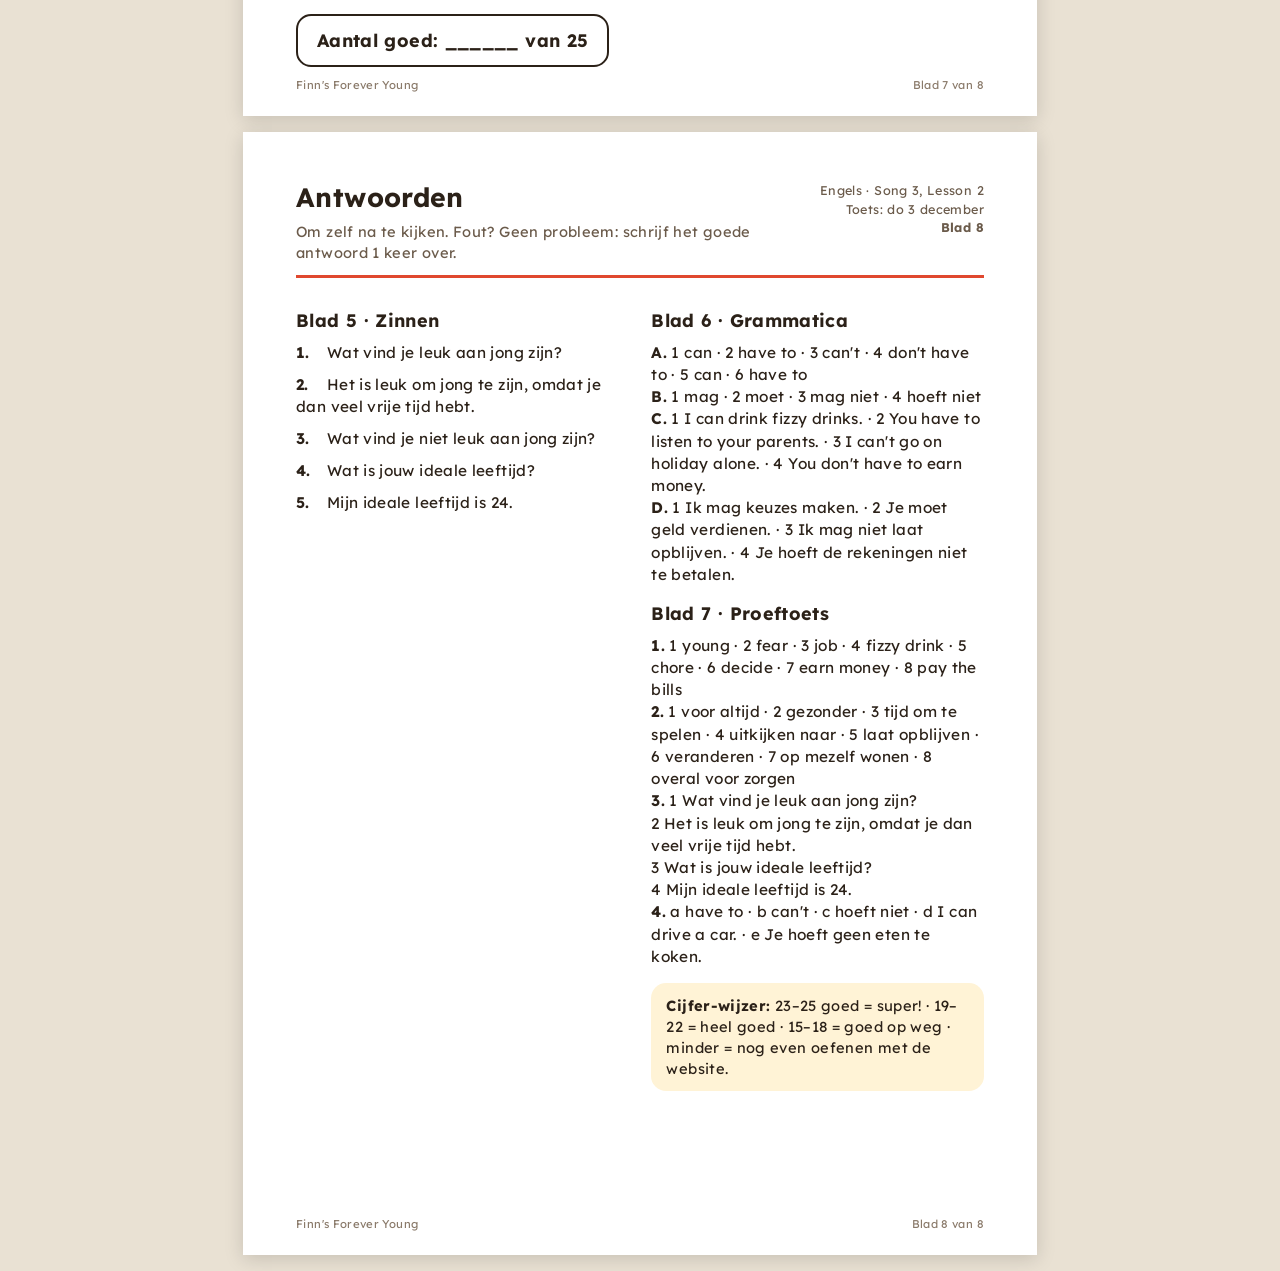
==== commit 516bdcb4: "Woordkaartjes: alle 23 op 1 A4-blad met volledige randen Co-authored-by: Perplexity <noreply@perplex" ====
--- a/print.html
+++ b/print.html
@@ -31,13 +31,15 @@
 .fold{border-left:2.5px dashed #E0482F!important}
 .ans{color:#3E8E4A;font-weight:600}
 .chk{width:7mm;height:7mm;border:2px solid #2B2118;border-radius:2mm;display:inline-block}
-.cards{display:grid;grid-template-columns:1fr 1fr;gap:0}
-.fc{display:grid;grid-template-columns:1fr 1fr;border:1.5px solid #2B2118;height:34mm;margin:-.75px}
-.fc>div{display:flex;flex-direction:column;align-items:center;justify-content:center;text-align:center;padding:2mm}
-.fc .en{font-weight:700;font-size:15pt}
-.fc .nl{font-size:14pt;border-left:2px dashed #999}
-.fc .pic{font-size:18pt;line-height:1}
-.fc .lab{font-size:8pt;color:#6B5B4B;text-transform:uppercase;letter-spacing:.1em}
+.cards{display:grid;grid-template-columns:1fr 1fr;border-top:1.5px solid #2B2118;border-left:1.5px solid #2B2118}
+.fc{display:grid;grid-template-columns:1fr 1fr;border-right:1.5px solid #2B2118;border-bottom:1.5px solid #2B2118;height:19mm;break-inside:avoid;page-break-inside:avoid}
+.fc>div{display:flex;flex-direction:column;align-items:center;justify-content:center;text-align:center;padding:1mm 1.5mm;line-height:1.18}
+.fc .en{font-weight:700;font-size:10.5pt}
+.fc .nl{font-size:10pt;border-left:1.5px dashed #888}
+.fc .pic{font-size:11.5pt;line-height:1;margin-bottom:.4mm}
+.fc .lab{display:none}
+.fc.empty{background:#FFF9EC}
+.fc.empty>div{grid-column:1 / -1;font-size:8.5pt;color:#6B5B4B;padding:1.5mm 2.5mm;line-height:1.25}
 .lines{border-bottom:1.5px solid #2B2118;height:11mm}
 .q{margin:0 0 2.6mm}
 .num{display:inline-block;width:7mm;font-weight:700}
@@ -66,33 +68,31 @@
 </table>
 `);
 
-// 2-3 Woordkaartjes
-const cardsHtml = ws => `<div class="cards">${ws.map(w => `<div class="fc"><div><span class="lab">Engels</span><span class="pic">${w.pic}</span><span class="en">${esc(w.en)}</span></div><div class="nl"><span class="lab">Nederlands</span><span>${esc(w.nl)}</span></div></div>`).join('')}</div>`;
-pages.push(`${head('Woordkaartjes (1)', 'Knip langs de dikke lijnen. Vouw op de stippellijn en plak dicht. Nu heb je kaartjes met Engels voor en Nederlands achter.', 2)}${cardsHtml(L.words.slice(0, 14))}`);
-pages.push(`${head('Woordkaartjes (2)', 'Spel: leg de kaartjes op een stapel. Lees het woord, zeg de vertaling, draai om. Goed? Op de "ken ik"-stapel!', 3)}${cardsHtml(L.words.slice(14))}
-<div class="tip" style="margin-top:6mm"><b>Spelletje met papa of mama:</b> zij zeggen het Nederlandse woord, jij schrijft het Engels op een wisbordje of papiertje. Daarna andersom.</div>`);
+// 2 Woordkaartjes (alle 23 op 1 blad)
+const cardsHtml = ws => `<div class="cards">${ws.map(w => `<div class="fc"><div><span class="pic">${w.pic}</span><span class="en">${esc(w.en)}</span></div><div class="nl"><span>${esc(w.nl)}</span></div></div>`).join('')}${ws.length % 2 ? `<div class="fc empty"><div><b>Tip:</b> leg de kaartjes op een stapel. Lees het woord, zeg de vertaling en draai om. Goed? Op de "ken ik"-stapel.</div></div>` : ''}</div>`;
+pages.push(`${head('Woordkaartjes', 'Alle 23 woorden op 1 blad. Knip langs de dikke lijnen, vouw op de stippellijn en plak dicht.', 2)}${cardsHtml(L.words)}`);
 
 // 4 Vouwblad NL->EN
 const order1 = [3,0,7,12,5,9,20,1,15,18,8,22,4,13,17,2,10,21,6,14,19,11,16];
-pages.push(`${head('Vouwblad: Nederlands → Engels', 'Vouw de groene kolom (rechts) naar achteren. Schrijf het Engels op. Klaar? Vouw open en kijk na. Fout? Schrijf het nog 1 keer goed in de kolom "Nog 1 keer".', 4)}
+pages.push(`${head('Vouwblad: Nederlands → Engels', 'Vouw de groene kolom (rechts) naar achteren. Schrijf het Engels op. Klaar? Vouw open en kijk na. Fout? Schrijf het nog 1 keer goed in de kolom "Nog 1 keer".', 3)}
 <table class="vb"><tr><th style="width:46mm">Nederlands</th><th>Engels (zelf schrijven)</th><th style="width:34mm">Nog 1 keer</th><th class="fold" style="width:46mm">Antwoord</th></tr>
 ${order1.map(i => L.words[i]).map(w => `<tr><td>${esc(w.nl)}</td><td></td><td></td><td class="fold ans">${esc(w.en)}</td></tr>`).join('')}</table>`);
 
 // 5 Vouwblad EN->NL
 const order2 = [10,4,16,1,21,8,13,0,19,6,14,2,22,11,5,17,9,3,20,7,15,12,18];
-pages.push(`${head('Vouwblad: Engels → Nederlands', 'Zelfde spel, andere kant op. Lees het Engelse woord hardop voordat je het opschrijft.', 5)}
+pages.push(`${head('Vouwblad: Engels → Nederlands', 'Zelfde spel, andere kant op. Lees het Engelse woord hardop voordat je het opschrijft.', 4)}
 <table class="vb"><tr><th style="width:46mm">Engels</th><th>Nederlands (zelf schrijven)</th><th style="width:34mm">Nog 1 keer</th><th class="fold" style="width:46mm">Antwoord</th></tr>
 ${order2.map(i => L.words[i]).map(w => `<tr><td><b>${esc(w.en)}</b></td><td></td><td></td><td class="fold ans">${esc(w.nl)}</td></tr>`).join('')}</table>`);
 
 // 6 Zinnen
-pages.push(`${head('Zinnen: Engels → Nederlands', 'Lees de Engelse zin hardop. Wat betekent hij? Schrijf de Nederlandse zin op. De woord-tip helpt je.', 6)}
+pages.push(`${head('Zinnen: Engels → Nederlands', 'Lees de Engelse zin hardop. Wat betekent hij? Schrijf de Nederlandse zin op. De woord-tip helpt je.', 5)}
 ${L.phrases.map((p, i) => `<div class="q"><span class="num">${i + 1}.</span> <b>${esc(p.en)}</b> <span style="font-size:10pt;color:#2F6FB5">(tip: ${esc(p.tip)})</span><div class="lines"></div></div>`).join('')}
-<div class="tip">Antwoorden staan op blad 9.</div>`);
+<div class="tip">Antwoorden staan op blad 8.</div>`);
 
 // 7 Grammatica
 const ln = w => `<span style="display:inline-block;width:${w}mm;border-bottom:1.5px solid #2B2118">&nbsp;</span>`;
 const gA = [['🌳','Ik mag buitenspelen.','I ____ play outside.'],['📚','Ik moet mijn huiswerk doen.','I ____ do my homework.'],['🚗','Je mag niet autorijden.','You ____ drive a car.'],['🍳','Je hoeft geen eten te koken.','You ____ cook dinner.'],['🌙','Ik mag laat opblijven.','I ____ stay up late.'],['🧾','Ik moet de rekeningen betalen.','I ____ pay the bills.']];
-pages.push(`${head('Grammatica: can / have to', "mag → can · mag niet → can't · moet → have to · hoeft niet / hoeft geen → don't have to", 7)}
+pages.push(`${head('Grammatica: can / have to', "mag → can · mag niet → can't · moet → have to · hoeft niet / hoeft geen → don't have to", 6)}
 <h2>A. Omcirkel het goede woord</h2>
 <div class="two">${gA.map((g, i) => `<div class="q"><span class="num">${i + 1}.</span> ${g[0]} ${g[1]}<br>${g[2].replace('____', '<span class="circle">can</span> <span class="circle">can\'t</span> <span class="circle">have to</span> <span class="circle">don\'t have to</span>')}</div>`).join('')}</div>
 <h2>B. Wat betekent het?</h2>
@@ -106,7 +106,7 @@
 const tNE = ['young','fear','job','fizzy','chore','decide','earn','bills'].map(id => L.words.find(w => w.id === id));
 const tEN = ['forever','healthier','timetoplay','lookfwd','stayup','change','liveown','takecare'].map(id => L.words.find(w => w.id === id));
 const tP = [L.phrases[0], L.phrases[1], L.phrases[3], L.phrases[4]];
-pages.push(`${head('Proeftoets op papier', 'Doe het zonder spiekbriefje. Je mag rustig de tijd nemen. Kijk daarna zelf na met blad 9.', 8)}
+pages.push(`${head('Proeftoets op papier', 'Doe het zonder spiekbriefje. Je mag rustig de tijd nemen. Kijk daarna zelf na met blad 8.', 7)}
 <div class="two"><div><h2>1. Schrijf in het Engels</h2>${tNE.map((w,i)=>`<div class="q"><span class="num">${i+1}.</span> ${esc(w.nl)} ${ln(36)}</div>`).join('')}</div>
 <div><h2>2. Schrijf in het Nederlands</h2>${tEN.map((w,i)=>`<div class="q"><span class="num">${i+1}.</span> <b>${esc(w.en)}</b> ${ln(36)}</div>`).join('')}</div></div>
 <h2>3. Zinnen: wat betekent de zin?</h2>${tP.map((p,i)=>`<div class="q"><span class="num">${i+1}.</span> <b>${esc(p.en)}</b><div class="lines" style="height:6mm"></div></div>`).join('')}
@@ -119,16 +119,16 @@
 <div style="margin-top:4mm"><span class="score">Aantal goed: ______ van 25</span></div>`);
 
 // 9 Antwoorden
-pages.push(`${head('Antwoorden', 'Om zelf na te kijken. Fout? Geen probleem: schrijf het goede antwoord 1 keer over.', 9)}
+pages.push(`${head('Antwoorden', 'Om zelf na te kijken. Fout? Geen probleem: schrijf het goede antwoord 1 keer over.', 8)}
 <div class="two"><div>
-<h2>Blad 6 · Zinnen</h2>${L.phrases.map((p,i)=>`<div class="q" style="font-size:11.5pt"><span class="num">${i+1}.</span> ${esc(p.nl)}</div>`).join('')}
+<h2>Blad 5 · Zinnen</h2>${L.phrases.map((p,i)=>`<div class="q" style="font-size:11.5pt"><span class="num">${i+1}.</span> ${esc(p.nl)}</div>`).join('')}
 </div><div>
-<h2>Blad 7 · Grammatica</h2>
+<h2>Blad 6 · Grammatica</h2>
 <div style="font-size:11.5pt"><b>A.</b> 1 can · 2 have to · 3 can't · 4 don't have to · 5 can · 6 have to<br>
 <b>B.</b> 1 mag · 2 moet · 3 mag niet · 4 hoeft niet<br>
 <b>C.</b> 1 I can drink fizzy drinks. · 2 You have to listen to your parents. · 3 I can't go on holiday alone. · 4 You don't have to earn money.<br>
 <b>D.</b> 1 Ik mag keuzes maken. · 2 Je moet geld verdienen. · 3 Ik mag niet laat opblijven. · 4 Je hoeft de rekeningen niet te betalen.</div>
-<h2>Blad 8 · Proeftoets</h2>
+<h2>Blad 7 · Proeftoets</h2>
 <div style="font-size:11.5pt"><b>1.</b> ${tNE.map((w,i)=>`${i+1} ${esc(w.en)}`).join(' · ')}<br>
 <b>2.</b> ${tEN.map((w,i)=>`${i+1} ${esc(w.nl)}`).join(' · ')}<br>
 <b>3.</b> ${tP.map((p,i)=>`${i+1} ${esc(p.nl)}`).join('<br>')}<br>
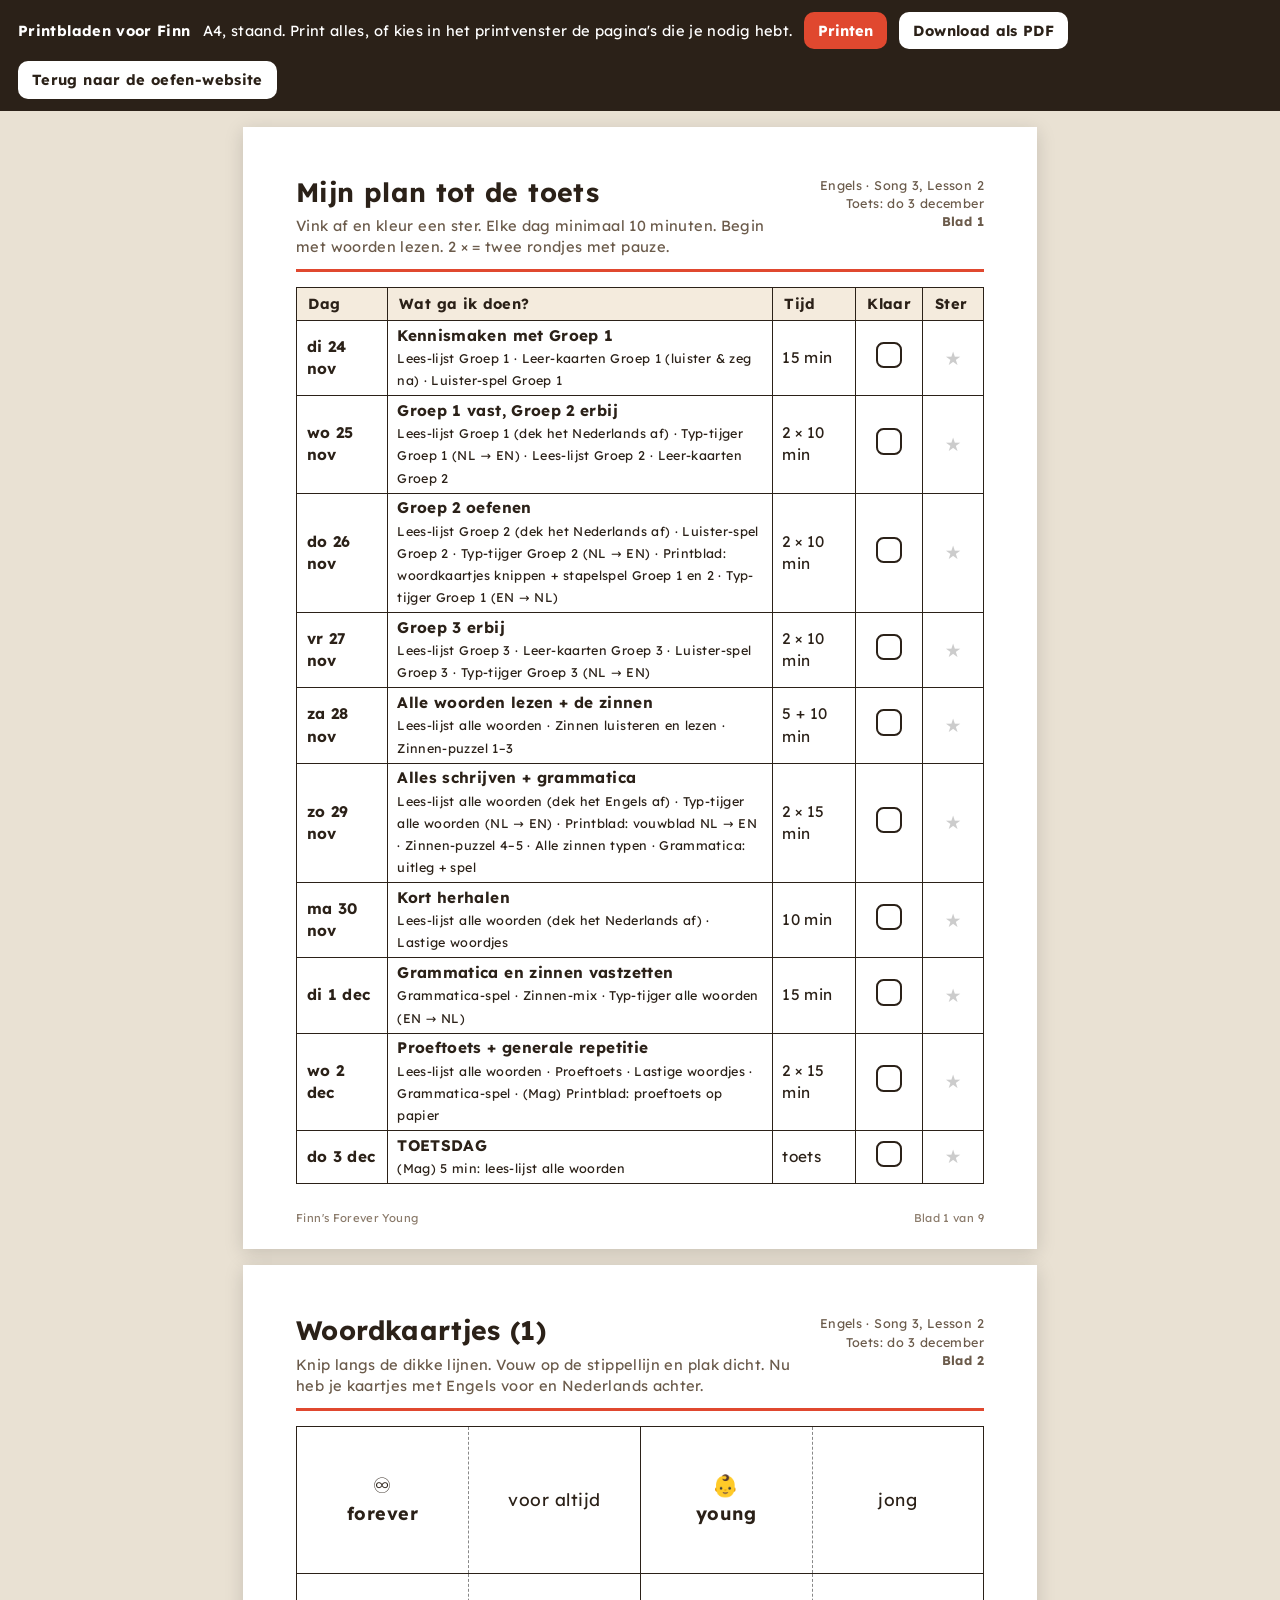
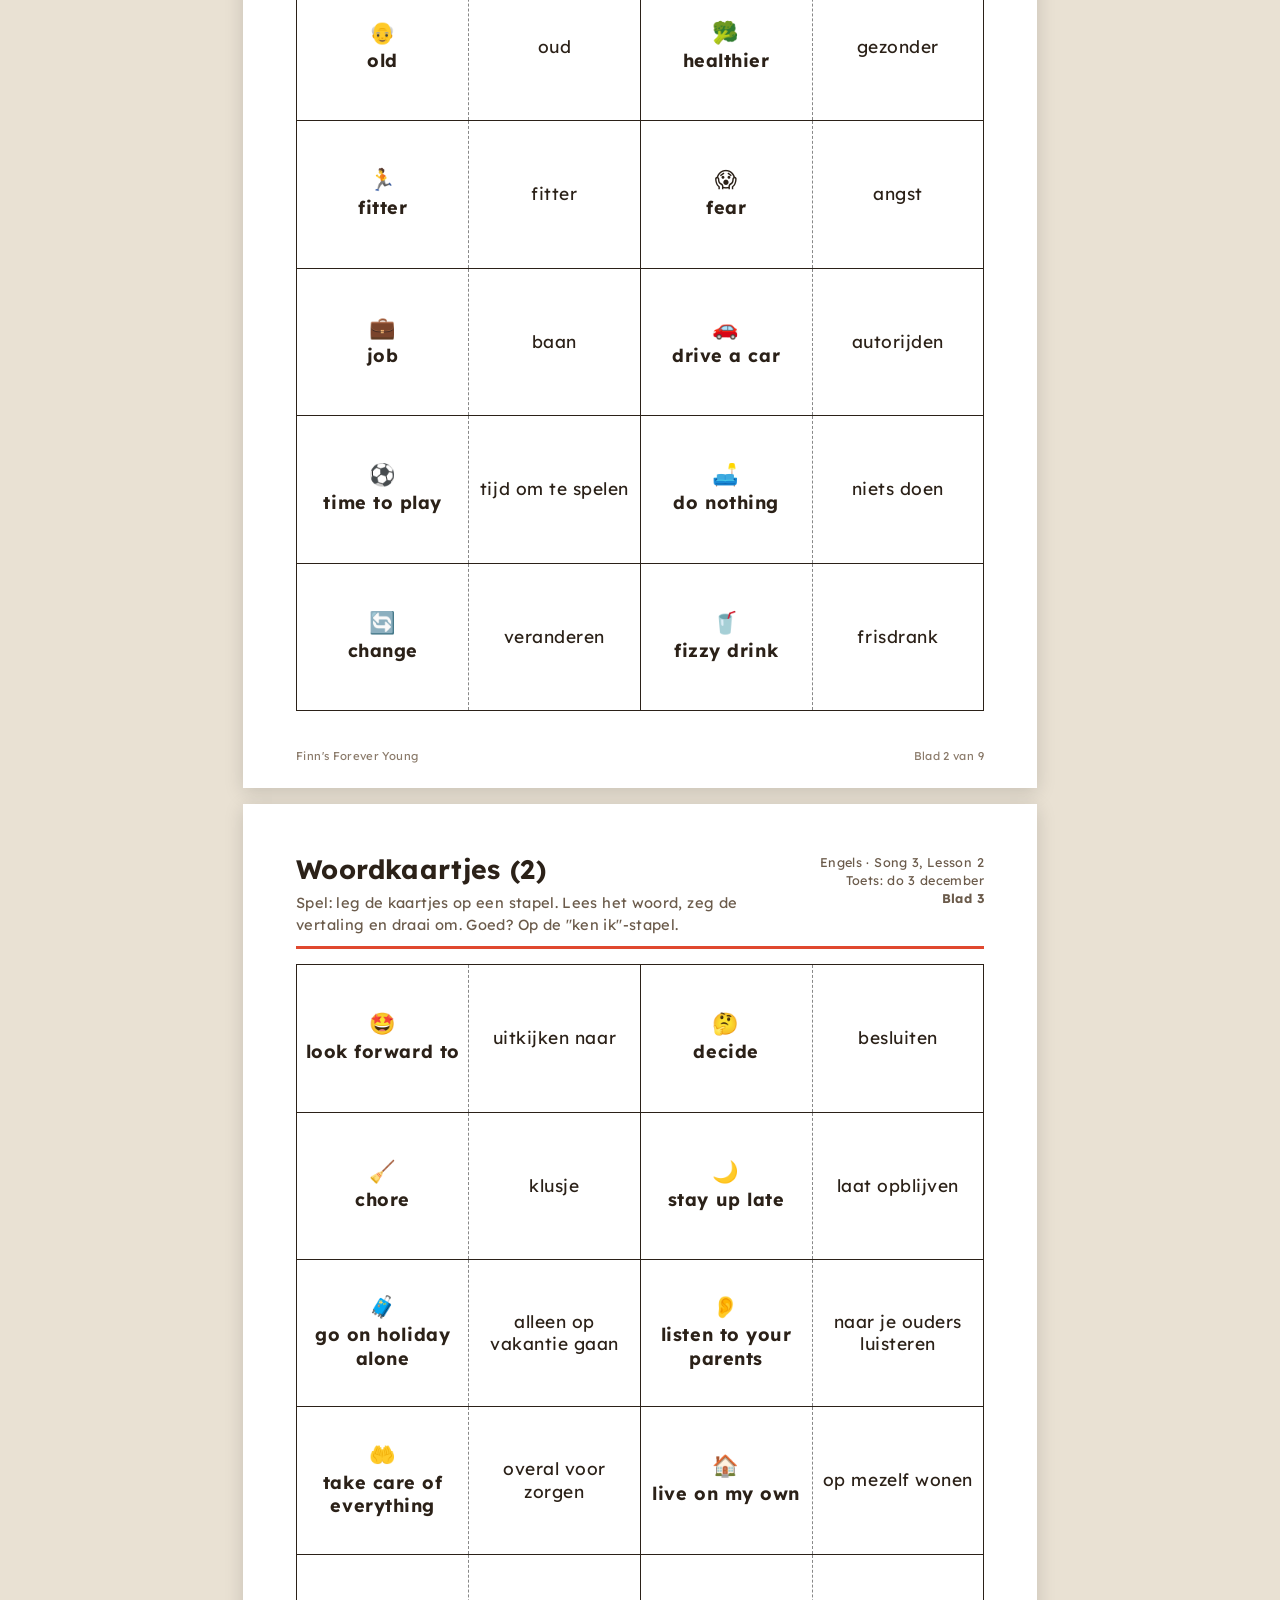
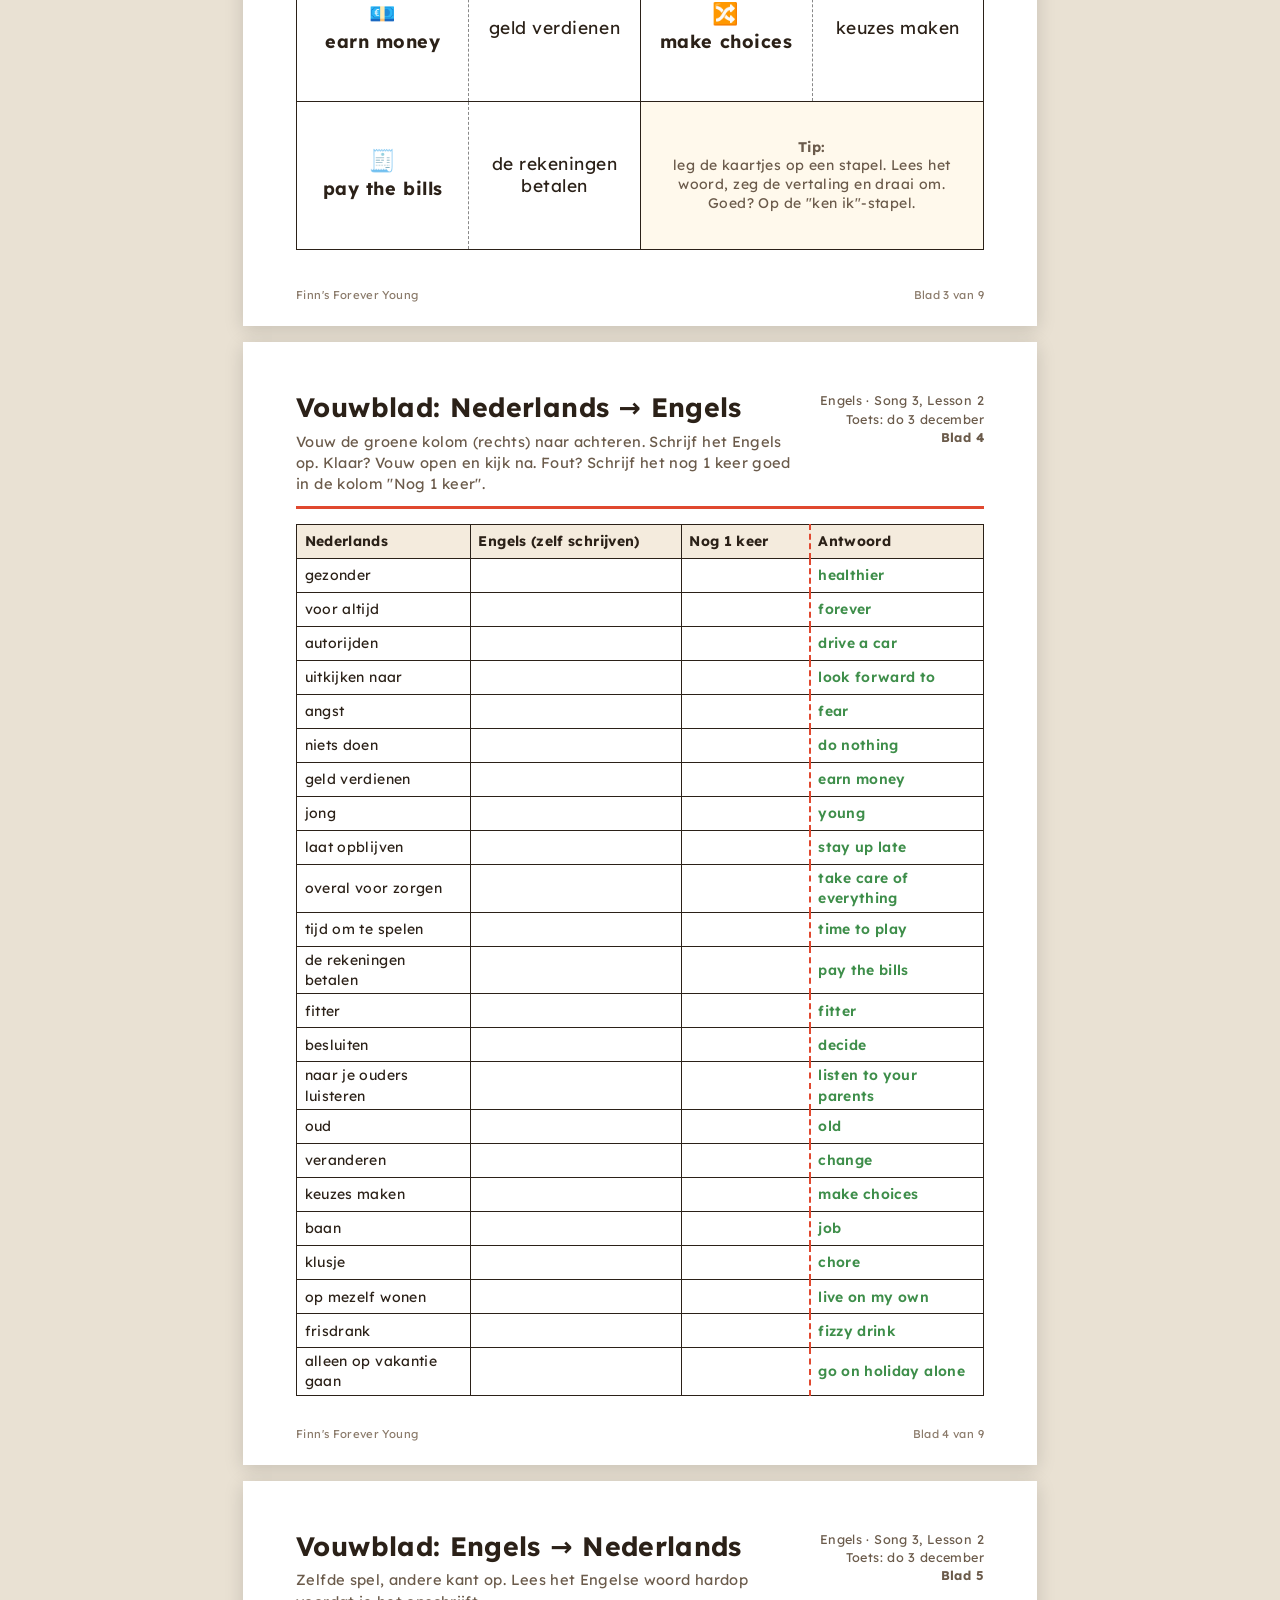
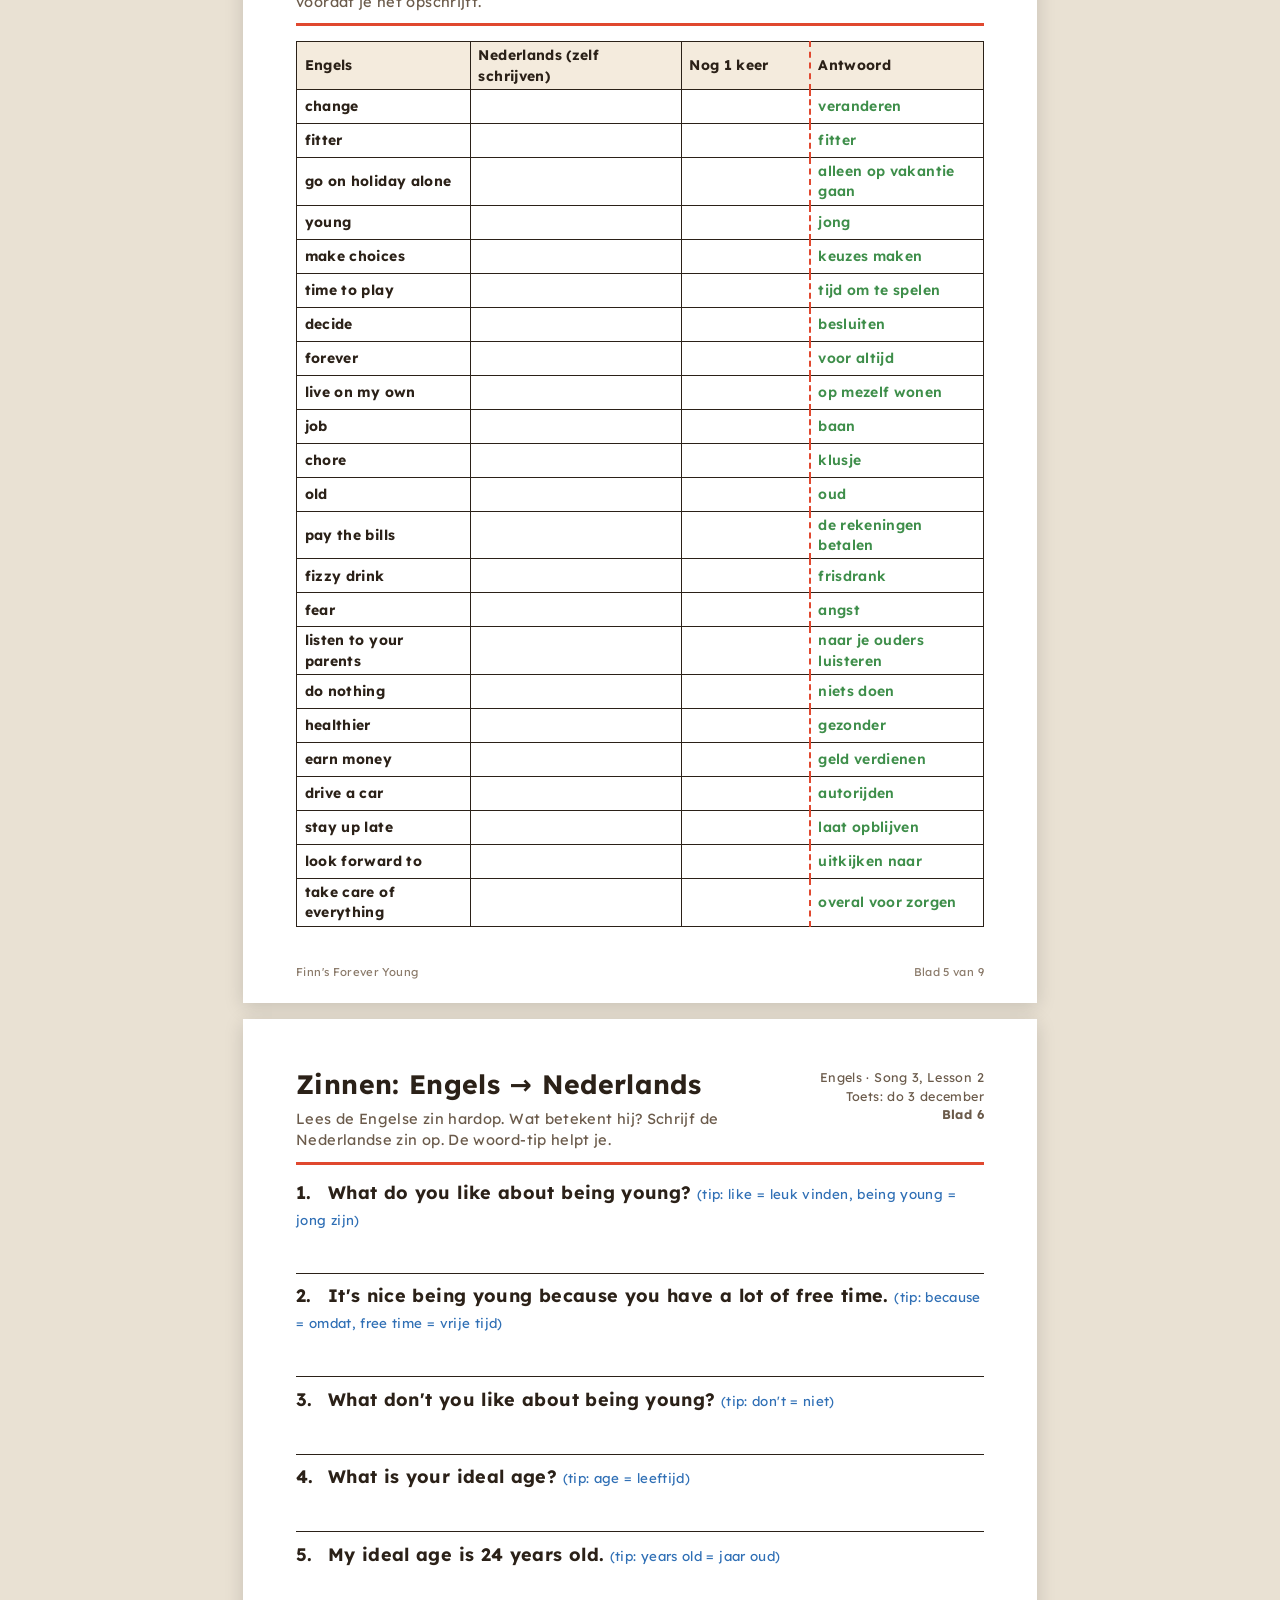
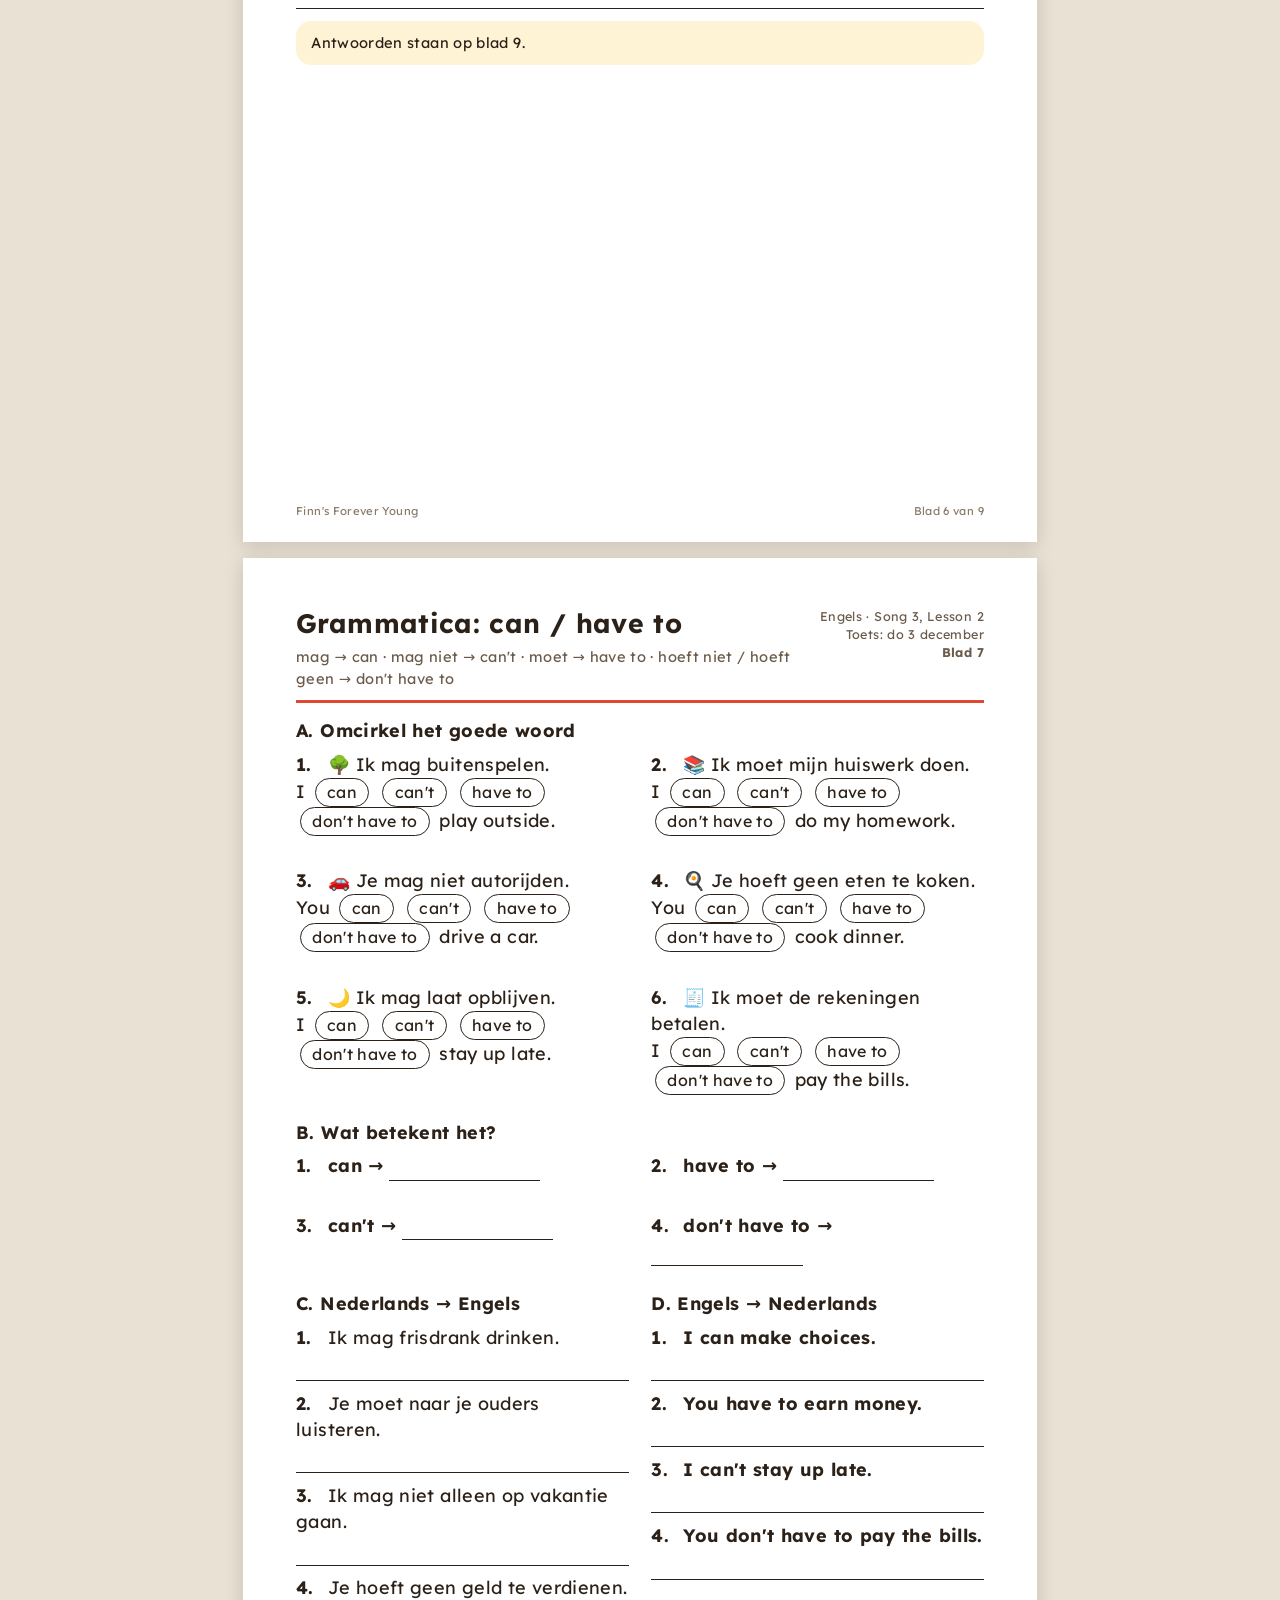
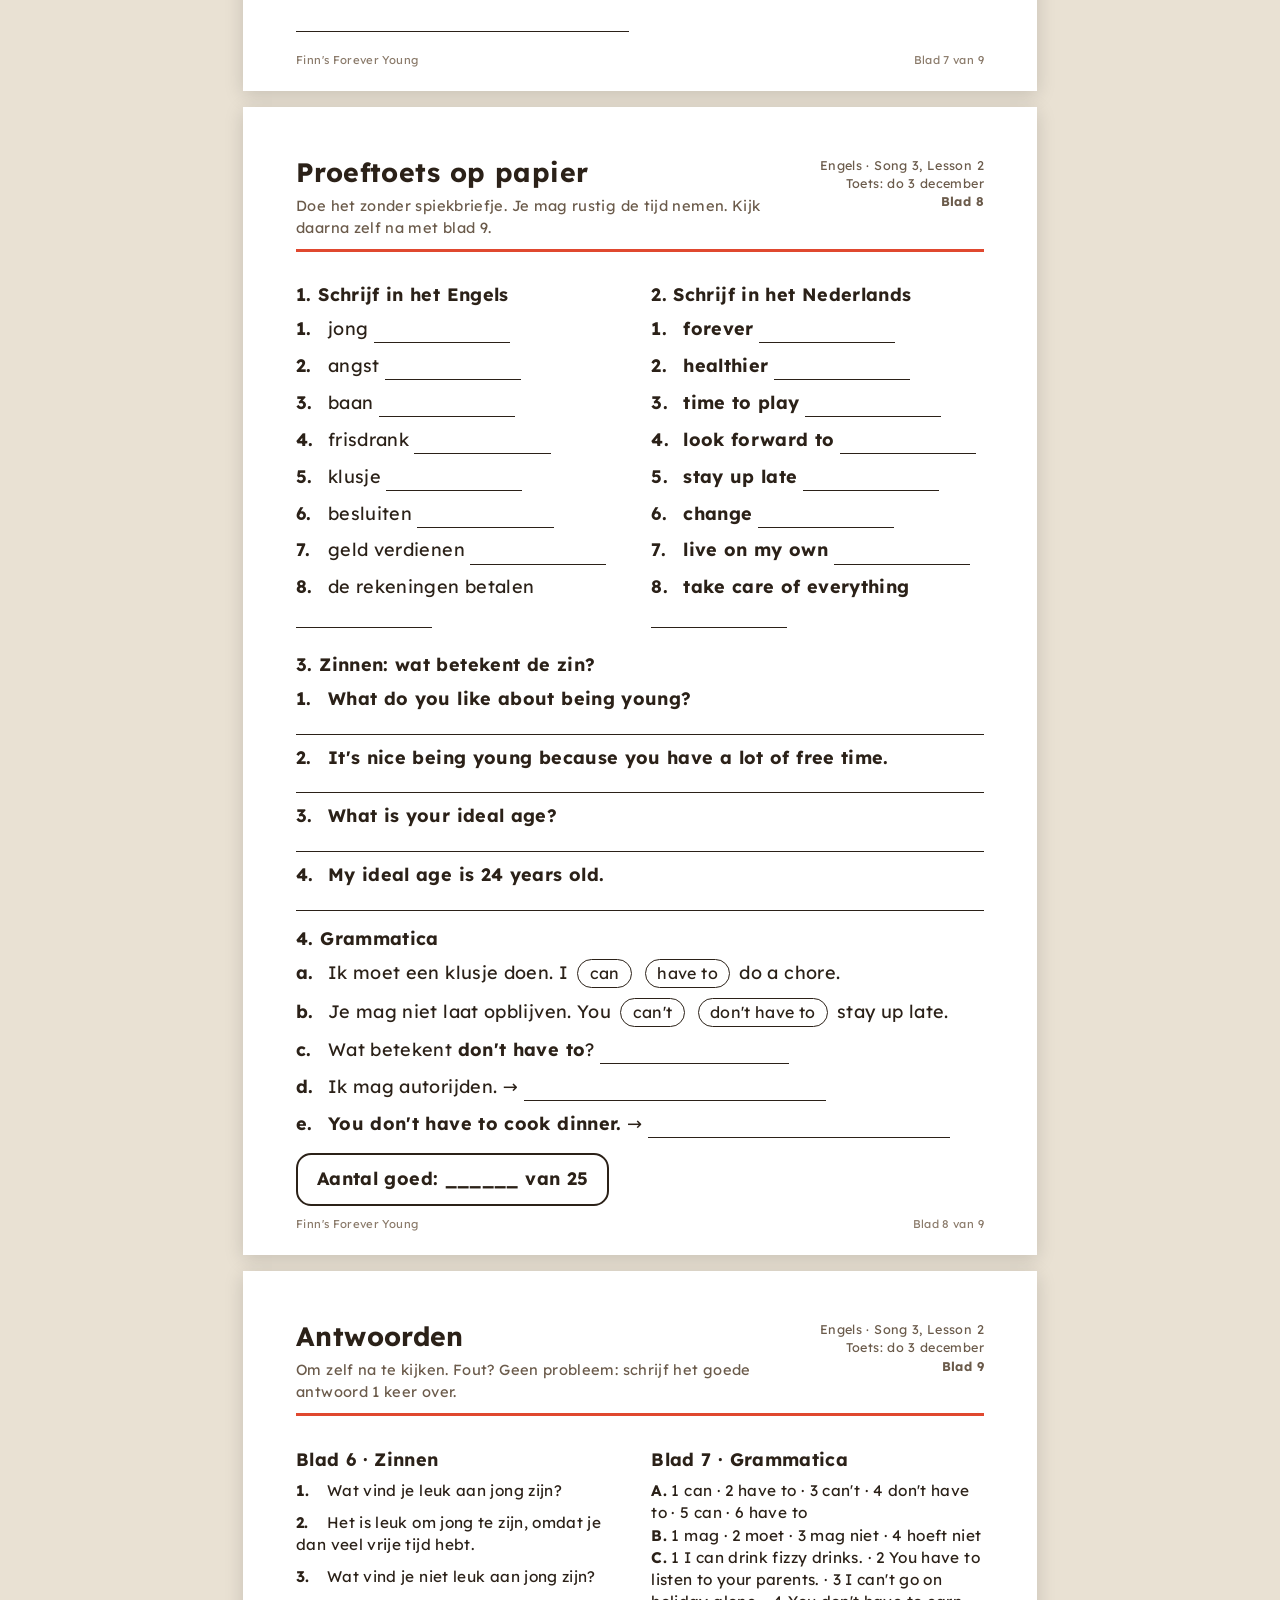
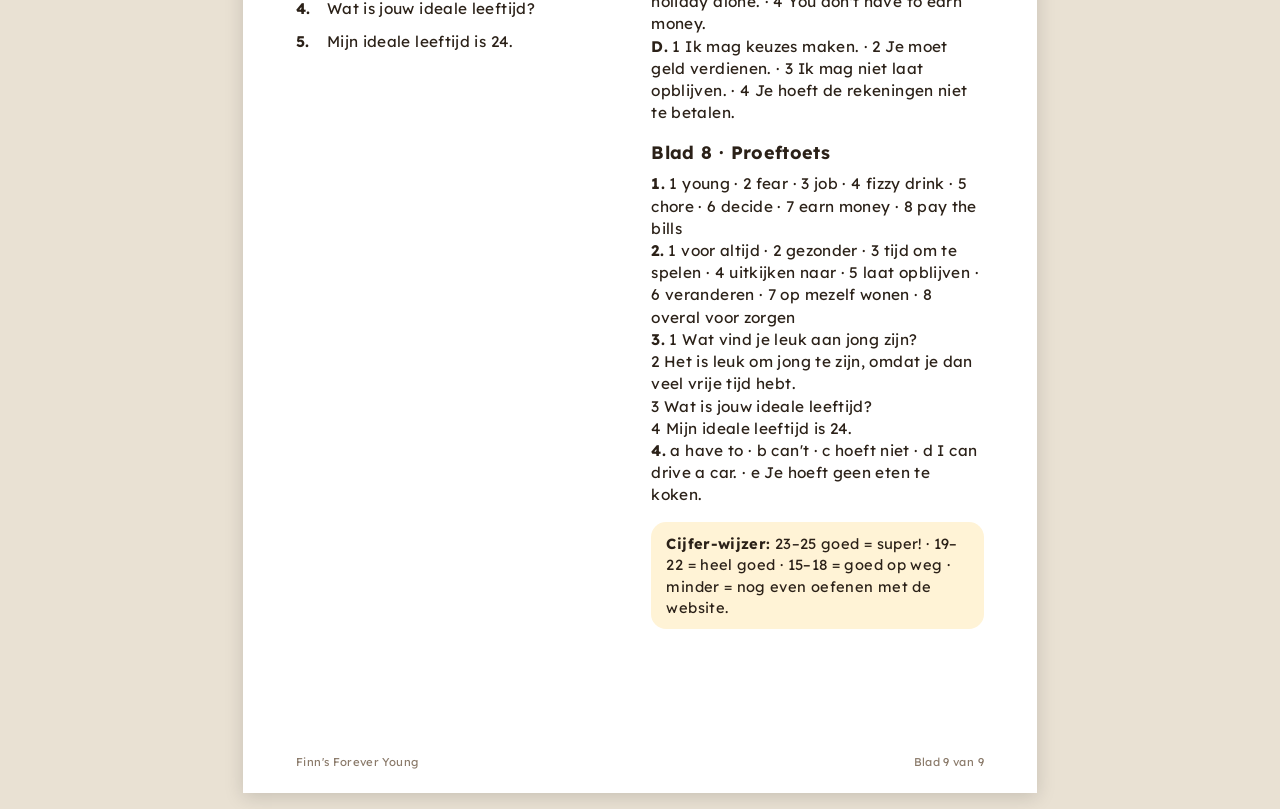
==== commit 2d970ccd: "Woordkaartjes: grotere vierkante kaartjes op 2 A4-bladen, dyslexievriendelijk Co-authored-by: Perple" ====
--- a/print.html
+++ b/print.html
@@ -32,14 +32,14 @@
 .ans{color:#3E8E4A;font-weight:600}
 .chk{width:7mm;height:7mm;border:2px solid #2B2118;border-radius:2mm;display:inline-block}
 .cards{display:grid;grid-template-columns:1fr 1fr;border-top:1.5px solid #2B2118;border-left:1.5px solid #2B2118}
-.fc{display:grid;grid-template-columns:1fr 1fr;border-right:1.5px solid #2B2118;border-bottom:1.5px solid #2B2118;height:19mm;break-inside:avoid;page-break-inside:avoid}
-.fc>div{display:flex;flex-direction:column;align-items:center;justify-content:center;text-align:center;padding:1mm 1.5mm;line-height:1.18}
-.fc .en{font-weight:700;font-size:10.5pt}
-.fc .nl{font-size:10pt;border-left:1.5px dashed #888}
-.fc .pic{font-size:11.5pt;line-height:1;margin-bottom:.4mm}
+.fc{display:grid;grid-template-columns:1fr 1fr;border-right:1.5px solid #2B2118;border-bottom:1.5px solid #2B2118;height:39mm;break-inside:avoid;page-break-inside:avoid}
+.fc>div{display:flex;flex-direction:column;align-items:center;justify-content:center;text-align:center;padding:2.5mm 2mm;line-height:1.3;letter-spacing:.03em}
+.fc .en{font-weight:700;font-size:13.5pt}
+.fc .nl{font-size:13pt;border-left:1.5px dashed #888}
+.fc .pic{font-size:16pt;line-height:1;margin-bottom:1.5mm}
 .fc .lab{display:none}
 .fc.empty{background:#FFF9EC}
-.fc.empty>div{grid-column:1 / -1;font-size:8.5pt;color:#6B5B4B;padding:1.5mm 2.5mm;line-height:1.25}
+.fc.empty>div{grid-column:1 / -1;font-size:10.5pt;color:#6B5B4B;padding:3mm 4mm;line-height:1.35}
 .lines{border-bottom:1.5px solid #2B2118;height:11mm}
 .q{margin:0 0 2.6mm}
 .num{display:inline-block;width:7mm;font-weight:700}
@@ -68,31 +68,32 @@
 </table>
 `);
 
-// 2 Woordkaartjes (alle 23 op 1 blad)
+// 2-3 Woordkaartjes (12 op blad 2, 11 + tip op blad 3, vierkante vakjes)
 const cardsHtml = ws => `<div class="cards">${ws.map(w => `<div class="fc"><div><span class="pic">${w.pic}</span><span class="en">${esc(w.en)}</span></div><div class="nl"><span>${esc(w.nl)}</span></div></div>`).join('')}${ws.length % 2 ? `<div class="fc empty"><div><b>Tip:</b> leg de kaartjes op een stapel. Lees het woord, zeg de vertaling en draai om. Goed? Op de "ken ik"-stapel.</div></div>` : ''}</div>`;
-pages.push(`${head('Woordkaartjes', 'Alle 23 woorden op 1 blad. Knip langs de dikke lijnen, vouw op de stippellijn en plak dicht.', 2)}${cardsHtml(L.words)}`);
+pages.push(`${head('Woordkaartjes (1)', 'Knip langs de dikke lijnen. Vouw op de stippellijn en plak dicht. Nu heb je kaartjes met Engels voor en Nederlands achter.', 2)}${cardsHtml(L.words.slice(0, 12))}`);
+pages.push(`${head('Woordkaartjes (2)', 'Spel: leg de kaartjes op een stapel. Lees het woord, zeg de vertaling en draai om. Goed? Op de "ken ik"-stapel.', 3)}${cardsHtml(L.words.slice(12))}`);
 
 // 4 Vouwblad NL->EN
 const order1 = [3,0,7,12,5,9,20,1,15,18,8,22,4,13,17,2,10,21,6,14,19,11,16];
-pages.push(`${head('Vouwblad: Nederlands → Engels', 'Vouw de groene kolom (rechts) naar achteren. Schrijf het Engels op. Klaar? Vouw open en kijk na. Fout? Schrijf het nog 1 keer goed in de kolom "Nog 1 keer".', 3)}
+pages.push(`${head('Vouwblad: Nederlands → Engels', 'Vouw de groene kolom (rechts) naar achteren. Schrijf het Engels op. Klaar? Vouw open en kijk na. Fout? Schrijf het nog 1 keer goed in de kolom "Nog 1 keer".', 4)}
 <table class="vb"><tr><th style="width:46mm">Nederlands</th><th>Engels (zelf schrijven)</th><th style="width:34mm">Nog 1 keer</th><th class="fold" style="width:46mm">Antwoord</th></tr>
 ${order1.map(i => L.words[i]).map(w => `<tr><td>${esc(w.nl)}</td><td></td><td></td><td class="fold ans">${esc(w.en)}</td></tr>`).join('')}</table>`);
 
 // 5 Vouwblad EN->NL
 const order2 = [10,4,16,1,21,8,13,0,19,6,14,2,22,11,5,17,9,3,20,7,15,12,18];
-pages.push(`${head('Vouwblad: Engels → Nederlands', 'Zelfde spel, andere kant op. Lees het Engelse woord hardop voordat je het opschrijft.', 4)}
+pages.push(`${head('Vouwblad: Engels → Nederlands', 'Zelfde spel, andere kant op. Lees het Engelse woord hardop voordat je het opschrijft.', 5)}
 <table class="vb"><tr><th style="width:46mm">Engels</th><th>Nederlands (zelf schrijven)</th><th style="width:34mm">Nog 1 keer</th><th class="fold" style="width:46mm">Antwoord</th></tr>
 ${order2.map(i => L.words[i]).map(w => `<tr><td><b>${esc(w.en)}</b></td><td></td><td></td><td class="fold ans">${esc(w.nl)}</td></tr>`).join('')}</table>`);
 
 // 6 Zinnen
-pages.push(`${head('Zinnen: Engels → Nederlands', 'Lees de Engelse zin hardop. Wat betekent hij? Schrijf de Nederlandse zin op. De woord-tip helpt je.', 5)}
+pages.push(`${head('Zinnen: Engels → Nederlands', 'Lees de Engelse zin hardop. Wat betekent hij? Schrijf de Nederlandse zin op. De woord-tip helpt je.', 6)}
 ${L.phrases.map((p, i) => `<div class="q"><span class="num">${i + 1}.</span> <b>${esc(p.en)}</b> <span style="font-size:10pt;color:#2F6FB5">(tip: ${esc(p.tip)})</span><div class="lines"></div></div>`).join('')}
-<div class="tip">Antwoorden staan op blad 8.</div>`);
+<div class="tip">Antwoorden staan op blad 9.</div>`);
 
 // 7 Grammatica
 const ln = w => `<span style="display:inline-block;width:${w}mm;border-bottom:1.5px solid #2B2118">&nbsp;</span>`;
 const gA = [['🌳','Ik mag buitenspelen.','I ____ play outside.'],['📚','Ik moet mijn huiswerk doen.','I ____ do my homework.'],['🚗','Je mag niet autorijden.','You ____ drive a car.'],['🍳','Je hoeft geen eten te koken.','You ____ cook dinner.'],['🌙','Ik mag laat opblijven.','I ____ stay up late.'],['🧾','Ik moet de rekeningen betalen.','I ____ pay the bills.']];
-pages.push(`${head('Grammatica: can / have to', "mag → can · mag niet → can't · moet → have to · hoeft niet / hoeft geen → don't have to", 6)}
+pages.push(`${head('Grammatica: can / have to', "mag → can · mag niet → can't · moet → have to · hoeft niet / hoeft geen → don't have to", 7)}
 <h2>A. Omcirkel het goede woord</h2>
 <div class="two">${gA.map((g, i) => `<div class="q"><span class="num">${i + 1}.</span> ${g[0]} ${g[1]}<br>${g[2].replace('____', '<span class="circle">can</span> <span class="circle">can\'t</span> <span class="circle">have to</span> <span class="circle">don\'t have to</span>')}</div>`).join('')}</div>
 <h2>B. Wat betekent het?</h2>
@@ -106,7 +107,7 @@
 const tNE = ['young','fear','job','fizzy','chore','decide','earn','bills'].map(id => L.words.find(w => w.id === id));
 const tEN = ['forever','healthier','timetoplay','lookfwd','stayup','change','liveown','takecare'].map(id => L.words.find(w => w.id === id));
 const tP = [L.phrases[0], L.phrases[1], L.phrases[3], L.phrases[4]];
-pages.push(`${head('Proeftoets op papier', 'Doe het zonder spiekbriefje. Je mag rustig de tijd nemen. Kijk daarna zelf na met blad 8.', 7)}
+pages.push(`${head('Proeftoets op papier', 'Doe het zonder spiekbriefje. Je mag rustig de tijd nemen. Kijk daarna zelf na met blad 9.', 8)}
 <div class="two"><div><h2>1. Schrijf in het Engels</h2>${tNE.map((w,i)=>`<div class="q"><span class="num">${i+1}.</span> ${esc(w.nl)} ${ln(36)}</div>`).join('')}</div>
 <div><h2>2. Schrijf in het Nederlands</h2>${tEN.map((w,i)=>`<div class="q"><span class="num">${i+1}.</span> <b>${esc(w.en)}</b> ${ln(36)}</div>`).join('')}</div></div>
 <h2>3. Zinnen: wat betekent de zin?</h2>${tP.map((p,i)=>`<div class="q"><span class="num">${i+1}.</span> <b>${esc(p.en)}</b><div class="lines" style="height:6mm"></div></div>`).join('')}
@@ -119,16 +120,16 @@
 <div style="margin-top:4mm"><span class="score">Aantal goed: ______ van 25</span></div>`);
 
 // 9 Antwoorden
-pages.push(`${head('Antwoorden', 'Om zelf na te kijken. Fout? Geen probleem: schrijf het goede antwoord 1 keer over.', 8)}
+pages.push(`${head('Antwoorden', 'Om zelf na te kijken. Fout? Geen probleem: schrijf het goede antwoord 1 keer over.', 9)}
 <div class="two"><div>
-<h2>Blad 5 · Zinnen</h2>${L.phrases.map((p,i)=>`<div class="q" style="font-size:11.5pt"><span class="num">${i+1}.</span> ${esc(p.nl)}</div>`).join('')}
+<h2>Blad 6 · Zinnen</h2>${L.phrases.map((p,i)=>`<div class="q" style="font-size:11.5pt"><span class="num">${i+1}.</span> ${esc(p.nl)}</div>`).join('')}
 </div><div>
-<h2>Blad 6 · Grammatica</h2>
+<h2>Blad 7 · Grammatica</h2>
 <div style="font-size:11.5pt"><b>A.</b> 1 can · 2 have to · 3 can't · 4 don't have to · 5 can · 6 have to<br>
 <b>B.</b> 1 mag · 2 moet · 3 mag niet · 4 hoeft niet<br>
 <b>C.</b> 1 I can drink fizzy drinks. · 2 You have to listen to your parents. · 3 I can't go on holiday alone. · 4 You don't have to earn money.<br>
 <b>D.</b> 1 Ik mag keuzes maken. · 2 Je moet geld verdienen. · 3 Ik mag niet laat opblijven. · 4 Je hoeft de rekeningen niet te betalen.</div>
-<h2>Blad 7 · Proeftoets</h2>
+<h2>Blad 8 · Proeftoets</h2>
 <div style="font-size:11.5pt"><b>1.</b> ${tNE.map((w,i)=>`${i+1} ${esc(w.en)}`).join(' · ')}<br>
 <b>2.</b> ${tEN.map((w,i)=>`${i+1} ${esc(w.nl)}`).join(' · ')}<br>
 <b>3.</b> ${tP.map((p,i)=>`${i+1} ${esc(p.nl)}`).join('<br>')}<br>
